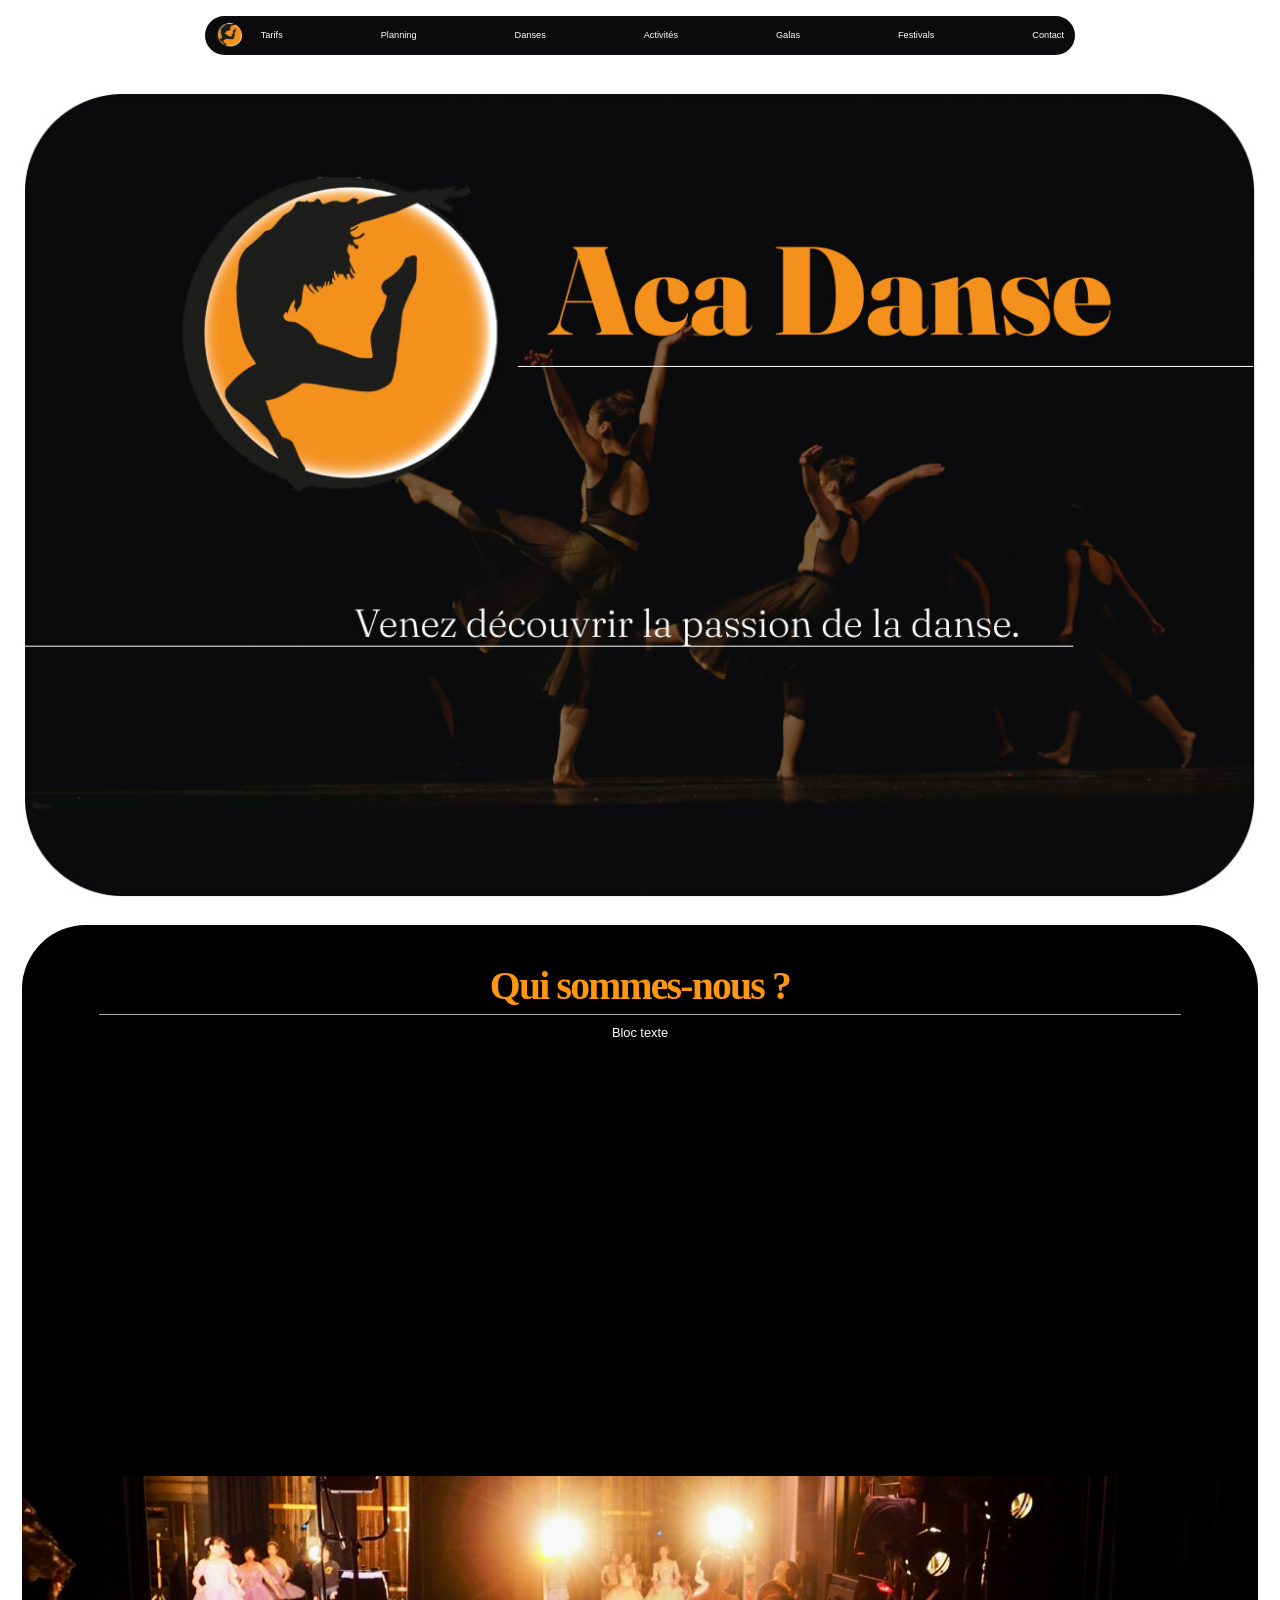
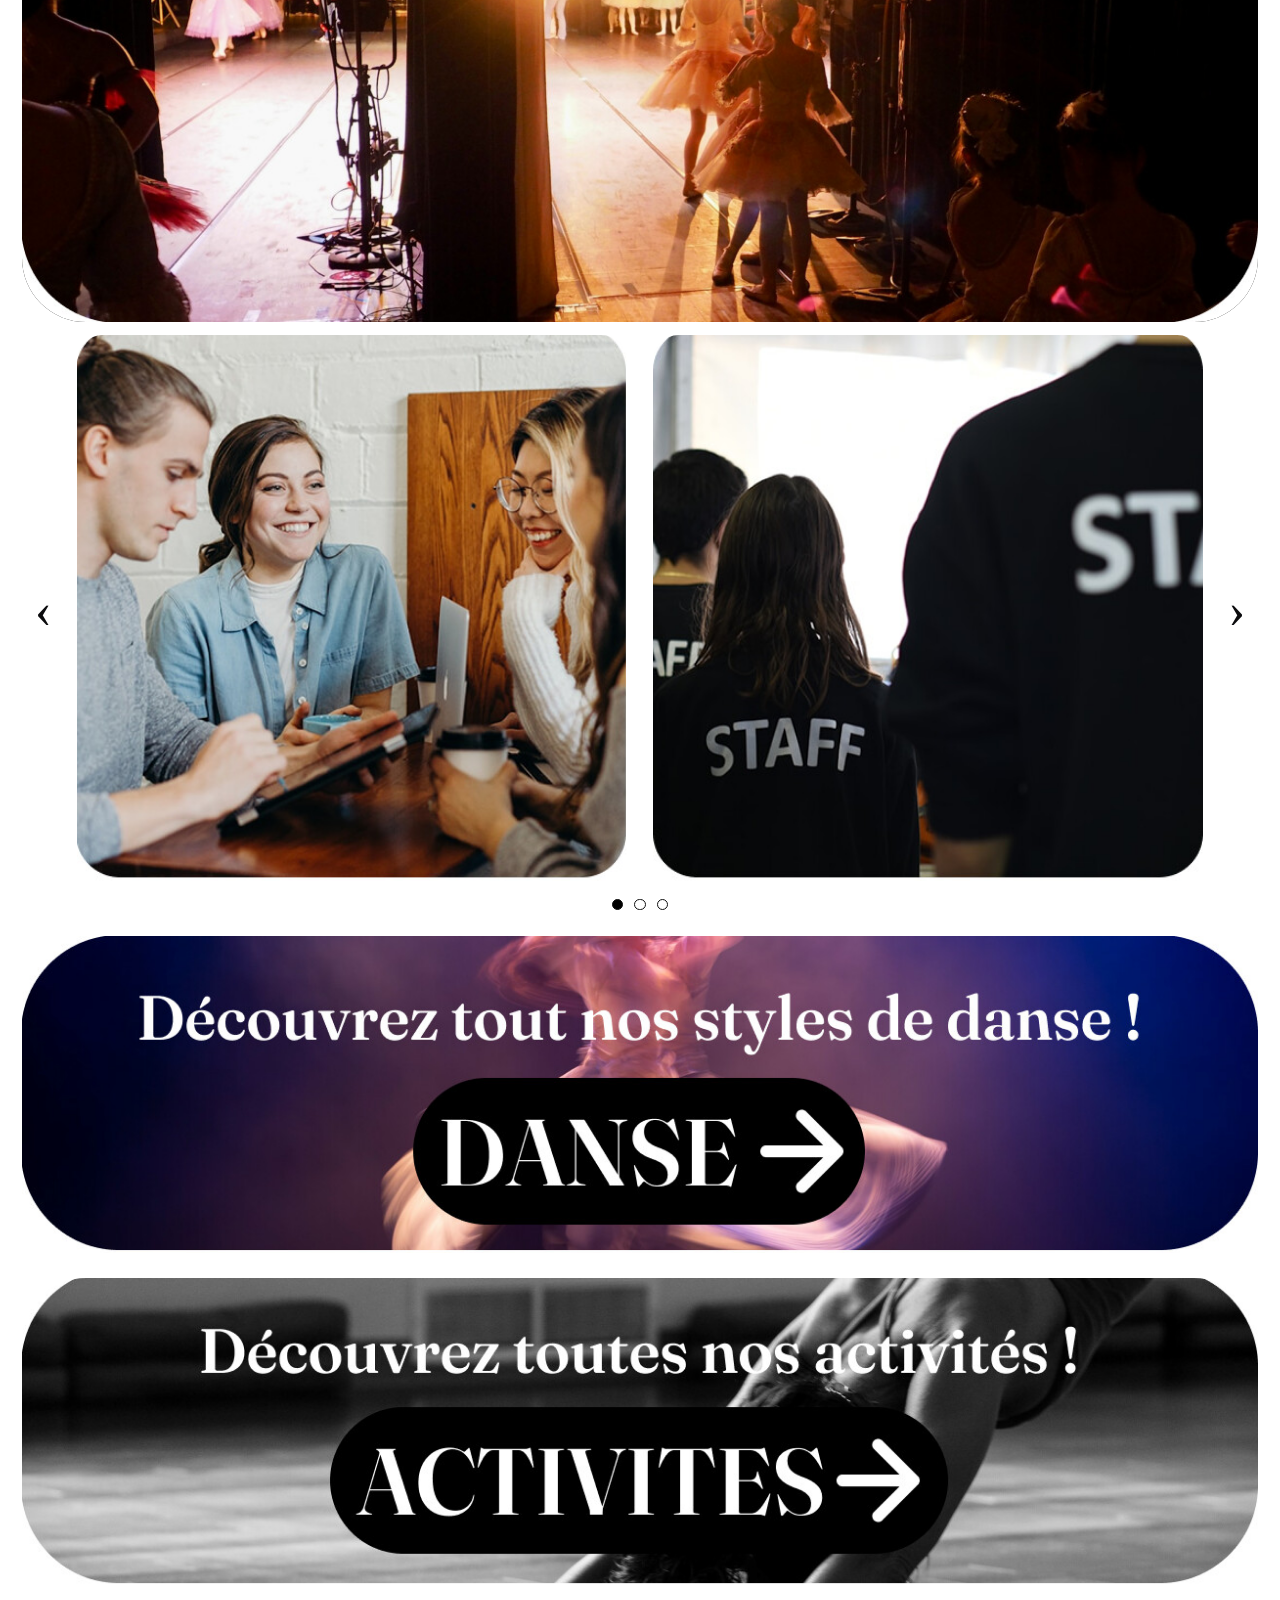
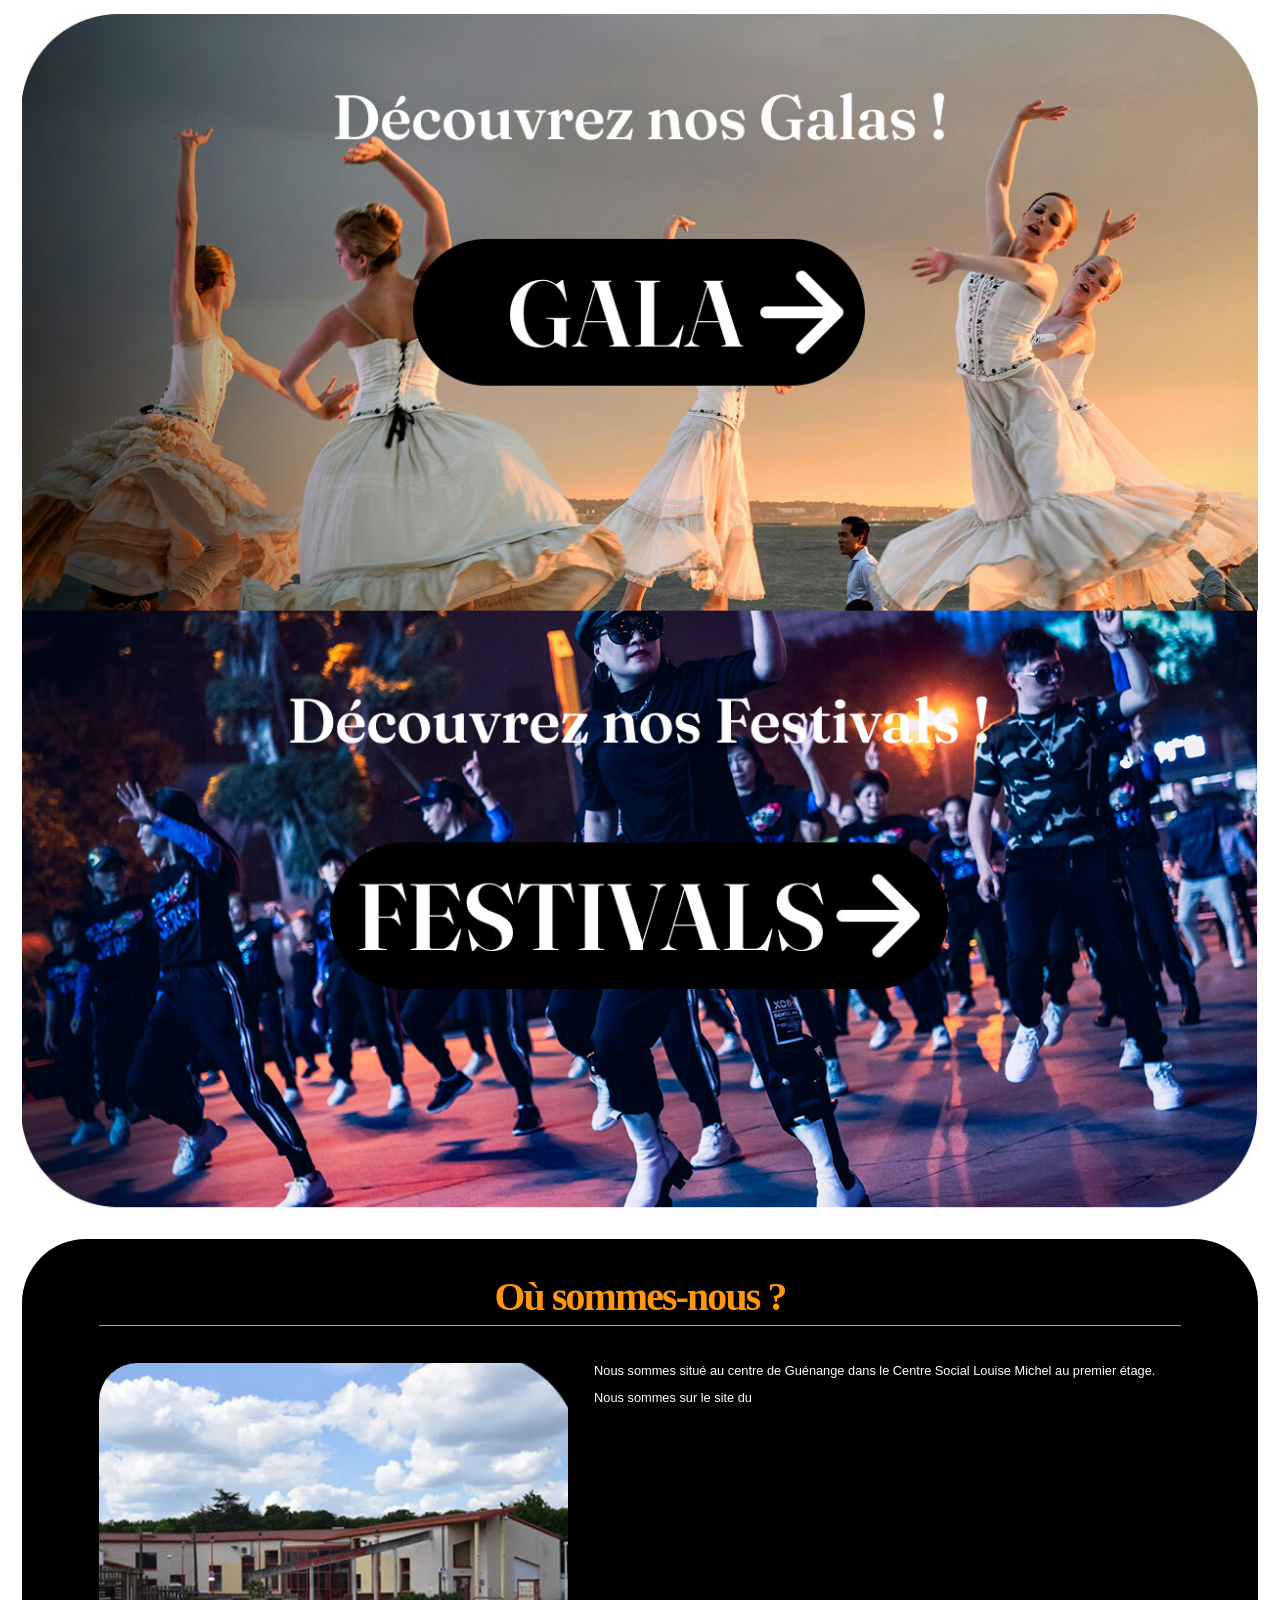
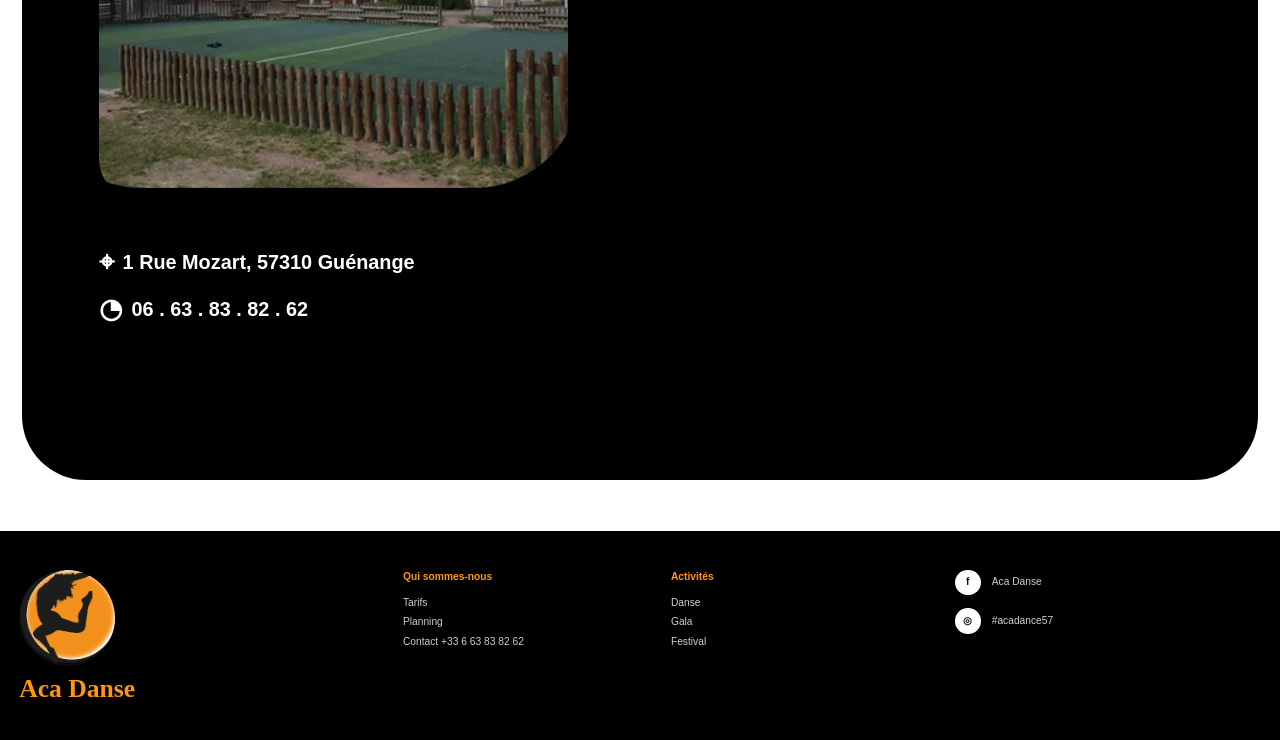
==== index.html @ 502e5c81 "Initial site" ====
<!doctype html>
<html lang="fr">
  <head>
    <meta charset="utf-8">
    <meta name="viewport" content="width=device-width, initial-scale=1">
    <meta name="description" content="Aca Danse — école de danse et activités bien-être à Guénange.">
    <title>Aca Danse — Danse, sport &amp; bien-être</title>
    <link rel="stylesheet" href="styles.css">
  </head>
  <body class="home-page">
    <header class="site-header home-site-header">
      <a class="brand" href="#accueil" aria-label="Aca Danse, accueil">
        <img src="assets/logo-mark.png" alt="">
        <span>Aca <b>Danse</b></span>
      </a>

      <nav class="desktop-nav" aria-label="Navigation principale">
        <a href="#contact">Tarifs</a>
        <a href="#contact">Planning</a>
        <a href="#danses">Danses</a>
        <a href="#activites">Activités</a>
        <a href="#galas">Galas</a>
        <a href="#festivals">Festivals</a>
        <a href="#contact">Contact</a>
      </nav>
    </header>

    <main>
      <section class="home-hero" id="accueil" aria-labelledby="home-title">
        <h1 id="home-title" class="sr-only">Aca Danse</h1>
        <img src="assets/home-hero.jpg" alt="Aca Danse — Venez découvrir la passion de la danse.">
      </section>

      <section class="home-about" id="a-propos" aria-labelledby="about-title">
        <div class="home-panel about-panel">
          <h2 id="about-title">Qui sommes-nous ?</h2>
          <span class="home-rule"></span>
          <p>Bloc texte</p>
          <img src="assets/about-stage.jpg" alt="Des danseuses sur scène pendant un spectacle.">
        </div>

        <div class="home-gallery" aria-label="Galerie Aca Danse">
          <a href="#a-propos" aria-label="Photo précédente">‹</a>
          <img src="assets/home-gallery-1.jpg" alt="Des élèves de l'association.">
          <img src="assets/home-gallery-2.jpg" alt="L'équipe technique d'un spectacle.">
          <a href="#a-propos" aria-label="Photo suivante">›</a>
        </div>
        <div class="home-dots" aria-label="Diapositive 1 sur 3"><span class="selected"></span><span></span><span></span></div>
      </section>

      <section class="home-discover" aria-label="Découvrir Aca Danse">
        <a class="home-image-link" id="danses" href="#contact" aria-label="Découvrir tous nos styles de danse">
          <img src="assets/dance-cta.jpg" alt="Découvrez tous nos styles de danse — Danse.">
        </a>
        <a class="home-image-link" id="activites" href="#contact" aria-label="Découvrir toutes nos activités">
          <img src="assets/activities-cta.jpg" alt="Découvrez toutes nos activités.">
        </a>
        <div class="events-image-link" id="galas">
          <img src="assets/events-cta.jpg" alt="Découvrez nos galas et festivals.">
          <a class="event-hit gala-hit" href="#contact" aria-label="Découvrir nos galas"></a>
          <a class="event-hit festival-hit" id="festivals" href="#contact" aria-label="Découvrir nos festivals"></a>
        </div>
      </section>

      <section class="home-contact" id="contact" aria-labelledby="contact-title">
        <h2 id="contact-title">Où sommes-nous ?</h2>
        <span class="home-rule"></span>
        <div class="contact-intro">
          <img src="assets/contact-building.jpg" alt="Le Centre Social Louise Michel à Guénange.">
          <div>
            <p>Nous sommes situé au centre de Guénange dans le Centre Social Louise Michel au premier étage.</p>
            <p>Nous sommes sur le site du</p>
          </div>
        </div>
        <div class="contact-details">
          <a href="#contact"><span>⌖</span> 1 Rue Mozart, 57310 Guénange</a>
          <a href="tel:+33663838262"><span>◔</span> 06 . 63 . 83 . 82 . 62</a>
        </div>
      </section>
    </main>

    <footer class="site-footer home-footer">
      <div class="footer-brand">
        <img src="assets/logo-mark.png" alt="Logo Aca Danse">
        <strong>Aca Danse</strong>
      </div>
      <div class="footer-links">
        <div>
          <p>Qui sommes-nous</p>
          <a href="#contact">Tarifs</a>
          <a href="#contact">Planning</a>
          <a href="#contact">Contact +33 6 63 83 82 62</a>
        </div>
        <div>
          <p>Activités</p>
          <a href="#activites">Danse</a>
          <a href="#galas">Gala</a>
          <a href="#festivals">Festival</a>
        </div>
      </div>
      <div class="social-links">
        <a href="#contact"><span>f</span> Aca Danse</a>
        <a href="#contact"><span>◎</span> #acadance57</a>
      </div>
    </footer>
  </body>
</html>
---- styles.css ----
:root {
  --ink: #0b0b0d;
  --paper: #f8f6f1;
  --muted: #d9d5cd;
  --orange: #ff970e;
  --orange-deep: #c75e00;
  --cream: #fffdfa;
  --serif: Georgia, "Times New Roman", serif;
  --sans: Arial, Helvetica, sans-serif;
  --radius: 2rem;
  --shadow: 0 18px 40px rgba(12, 9, 5, .14);
}

* { box-sizing: border-box; }
html { scroll-behavior: smooth; }
body {
  margin: 0;
  background: var(--paper);
  color: var(--ink);
  font-family: var(--sans);
  font-size: 16px;
  line-height: 1.45;
}
a { color: inherit; text-decoration: none; }
img { display: block; max-width: 100%; }
.sr-only { position: absolute; width: 1px; height: 1px; padding: 0; margin: -1px; overflow: hidden; clip: rect(0, 0, 0, 0); white-space: nowrap; border: 0; }
.menu-toggle { position: absolute; opacity: 0; pointer-events: none; }

.site-header {
  position: sticky;
  top: 0;
  z-index: 20;
  display: grid;
  grid-template-columns: auto 1fr auto;
  align-items: center;
  gap: 1.2rem;
  width: min(100% - 2rem, 1060px);
  margin: 1rem auto 0;
  padding: .55rem .85rem;
  color: #fff;
  background: var(--ink);
  border-radius: 999px;
  box-shadow: 0 12px 26px rgba(0,0,0,.18);
}
.brand { display: inline-flex; align-items: center; gap: .5rem; font: 700 1rem/1 var(--serif); color: var(--orange); }
.brand img { width: 2.25rem; height: 2.25rem; border-radius: 50%; object-fit: cover; }
.brand b { font-weight: 700; }
.desktop-nav { display: flex; justify-content: center; gap: clamp(.75rem, 2vw, 1.7rem); font-size: .88rem; font-weight: 700; }
.desktop-nav a, .header-tools a, .mobile-nav a { transition: color .2s ease, transform .2s ease; }
.desktop-nav a:hover, .header-tools a:hover, .mobile-nav a:hover { color: var(--orange); transform: translateY(-1px); }
.header-tools { display: flex; align-items: center; gap: .85rem; font-size: 1.35rem; }
.menu-trigger, .mobile-nav { display: none; }

.hero {
  position: relative;
  min-height: min(840px, calc(100svh - 2rem));
  margin-top: 1rem;
  overflow: hidden;
  color: #fff;
  background: #0b0b0d url("assets/hero-scene.jpg") center 36% / cover no-repeat;
}
.hero::after {
  position: absolute;
  inset: 0;
  pointer-events: none;
  content: "";
  background: linear-gradient(180deg, rgba(8,8,10,.2), transparent 45%, rgba(8,8,10,.38));
}
.hero-content { position: relative; z-index: 1; width: min(100% - 2rem, 980px); min-height: inherit; margin: 0 auto; padding: clamp(2rem, 5vw, 4.5rem) 0 3rem; }
.hero-identity { display: flex; align-items: center; gap: clamp(.8rem, 2vw, 1.4rem); width: fit-content; margin-left: clamp(0rem, 8vw, 5rem); }
.hero-identity img { width: clamp(5.5rem, 14vw, 9.5rem); height: clamp(5.5rem, 14vw, 9.5rem); border-radius: 50%; object-fit: cover; }
.hero-identity h1 { margin: 0; color: var(--orange); font: 700 clamp(3.2rem, 8vw, 6.6rem)/.9 var(--serif); letter-spacing: -.06em; }
.hero-shortcuts { display: flex; gap: .9rem; margin: .9rem 0 0 clamp(9rem, 25vw, 18rem); }
.outline-button { display: inline-flex; align-items: center; gap: .45rem; padding: .55rem 1.05rem; border: 2px solid #fff; border-radius: 999px; font-weight: 700; background: rgba(7,7,8,.12); transition: background .2s ease, color .2s ease; }
.outline-button:hover { color: var(--ink); background: #fff; }
.hero-message { position: absolute; left: clamp(1rem, 9vw, 5rem); bottom: clamp(3rem, 12vw, 8rem); }
.hero-message p { margin: 0; font: 400 clamp(2rem, 5vw, 4rem)/1.05 var(--serif); }
.hero-message span { display: block; width: min(580px, 72vw); height: 1px; margin-top: 1rem; background: #fff; }

.section { width: min(100% - 2rem, 1100px); margin: 0 auto; padding: clamp(4rem, 8vw, 7rem) 0; }
.section-heading { position: relative; display: flex; align-items: end; justify-content: space-between; gap: 1rem; margin-bottom: 2.3rem; }
.photo-heading { min-height: 150px; padding: 2rem clamp(1.5rem, 4vw, 3.5rem); overflow: hidden; color: #fff; background: linear-gradient(90deg, rgba(12, 4, 12, .94), rgba(12, 4, 12, .12)), radial-gradient(circle at 82% 30%, #b96d14, #160b15 65%); border-radius: var(--radius); box-shadow: var(--shadow); }
.photo-heading::after { position: absolute; inset: 0; z-index: -1; content: ""; opacity: .5; background: linear-gradient(100deg, transparent, rgba(255,152,19,.25)); }
.planning-heading { background-image: linear-gradient(100deg, #0b0b0d, #211019 57%, #9a4e0a); }
.pricing-heading { background-image: linear-gradient(100deg, #0b0b0d, #211019 57%, #8a470d); }
.event-heading { background-image: linear-gradient(90deg, rgba(11, 11, 20, .92), rgba(11, 11, 20, .15)), url("assets/dance-gallery-2.jpg"); background-position: center 40%; background-size: cover; }
.festival-heading { background-image: linear-gradient(90deg, rgba(8, 22, 54, .9), rgba(8, 22, 54, .2)), url("assets/dance-gallery-1.jpg"); background-position: center 30%; background-size: cover; }
.kicker { margin: 0 0 .35rem; color: var(--orange); font-size: .75rem; font-weight: 800; letter-spacing: .11em; text-transform: uppercase; }
h2 { margin: 0; font: 400 clamp(2rem, 5vw, 3.5rem)/1 var(--serif); letter-spacing: -.045em; }
.photo-heading h2 { color: #fff; }
.phone-badge { align-self: start; padding: .38rem .8rem; color: #fff; background: var(--ink); border-radius: 999px; font-size: .8rem; font-weight: 800; white-space: nowrap; }
.chip-cloud, .pricing-tabs { display: flex; flex-wrap: wrap; justify-content: center; gap: .45rem; margin-bottom: 2rem; }
.chip { display: inline-flex; align-items: center; justify-content: center; min-height: 2rem; padding: .3rem .75rem; border: 1px solid var(--ink); border-radius: 999px; background: transparent; font-size: .76rem; transition: color .2s ease, background .2s ease, border-color .2s ease; }
.chip:hover, .chip.active { color: #fff; border-color: var(--orange); background: var(--orange); }
.schedule-list { display: grid; gap: .7rem; max-width: 820px; margin: 0 auto; }
.schedule-row { display: grid; gap: .15rem; padding: .72rem 1rem; color: #fff; text-align: center; background: linear-gradient(90deg, var(--orange-deep), var(--orange), var(--orange-deep)); border-radius: 999px; box-shadow: 0 6px 12px rgba(201,91,0,.2); font-size: .82rem; }
.schedule-row strong { font-size: .86rem; }
.schedule-row:hover { transform: translateY(-2px); box-shadow: 0 10px 18px rgba(201,91,0,.3); }
.down-link, .scroll-mark { display: block; width: 2rem; height: 2rem; margin: 2rem auto 0; text-align: center; font-size: 1.8rem; line-height: 1.3; }

.pricing-section { padding-top: 1rem; background: var(--paper); }
.pricing-grid { display: grid; grid-template-columns: repeat(3, 1fr); gap: 1rem; align-items: start; }
.price-card { min-height: 270px; padding: 1.5rem; color: #fff; background: linear-gradient(155deg, #030304 10%, #0b0a08 60%, #b55e06); border-radius: 1rem; box-shadow: var(--shadow); }
.price { margin: 0 0 .8rem; color: var(--orange); font-size: clamp(2.3rem, 4vw, 3.8rem); font-weight: 800; line-height: .95; letter-spacing: -.08em; }
.price small { color: #fff; font-size: .4em; letter-spacing: 0; }
.price-card ul { margin: 0; padding-left: 1.1rem; font-size: .9rem; }
.price-card li + li { margin-top: .22rem; }
.pricing-note { margin: 1.3rem auto 0; color: #68635c; text-align: center; font-size: .9rem; }

.catalog-section { background: #fff; }
.activities-section { background: var(--paper); }
.simple-heading { padding: 0 .5rem; }
.simple-heading .scroll-mark { margin: 0; width: auto; color: var(--orange-deep); }
.catalog-grid { display: grid; grid-template-columns: repeat(3, 1fr); gap: .75rem; }
.catalog-card { position: relative; display: grid; place-items: center; min-height: 100px; overflow: hidden; color: #fff; border-radius: 999px; background: #17171a; box-shadow: inset 0 0 0 1px rgba(255,255,255,.08); isolation: isolate; transition: transform .25s ease, box-shadow .25s ease; }
.catalog-card::before { position: absolute; inset: 0; z-index: -1; content: ""; opacity: .88; background: var(--card-image, linear-gradient(120deg, #18171a, #6e2e1b)); background-position: center; background-size: cover; }
.catalog-card::after { position: absolute; inset: 0; z-index: -1; content: ""; background: linear-gradient(90deg, rgba(0,0,0,.82), rgba(0,0,0,.12), rgba(0,0,0,.72)); }
.catalog-card span { padding: .3rem 1rem; text-align: center; font: 400 clamp(1.25rem, 2.5vw, 2rem)/1 var(--serif); }
.catalog-card:hover { transform: translateY(-4px) scale(1.015); box-shadow: 0 16px 24px rgba(12, 9, 5, .16); }
.card-classique { --card-image: linear-gradient(120deg, #111827, #384d59); }
.card-modern { --card-image: linear-gradient(120deg, #571e1d, #765047); }
.card-bollywood { --card-image: linear-gradient(120deg, #24362e, #83965e); }
.card-tahiti { --card-image: linear-gradient(120deg, #294d43, #7f8148); }
.card-africaine { --card-image: linear-gradient(120deg, #492b16, #ba6736); }
.card-orientale { --card-image: linear-gradient(120deg, #373f4d, #9d439d); }
.card-heels { --card-image: linear-gradient(120deg, #4b4533, #a18b72); }
.card-hiphop { --card-image: linear-gradient(120deg, #24342f, #72765b); }
.card-kdance { --card-image: linear-gradient(120deg, #697b1a, #979b35); }
.card-bachata { --card-image: linear-gradient(120deg, #07070a, #35202d); }
.card-break { --card-image: linear-gradient(120deg, #071117, #63342e); }
.card-jazzfunk { --card-image: linear-gradient(120deg, #1f3f42, #6b827d); }
.card-eveil { --card-image: linear-gradient(120deg, #a44814, #789916); }
.card-gym { --card-image: linear-gradient(120deg, #9ca9ae, #304e62); }
.card-gr { --card-image: linear-gradient(120deg, #24364d, #695f82); }
.card-afro { --card-image: linear-gradient(120deg, #341d14, #95552b); }
.card-pilates { --card-image: linear-gradient(120deg, #464b43, #9b8c70); }
.card-qigong { --card-image: linear-gradient(120deg, #757575, #c5c6c3); }
.card-fitness { --card-image: linear-gradient(120deg, #7d9e68, #d0722d); }
.card-muscu { --card-image: linear-gradient(120deg, #6f7774, #c0b79e); }
.card-shiatsu { --card-image: linear-gradient(120deg, #3c261a, #84644b); }
.card-yoga { --card-image: linear-gradient(120deg, #22322c, #566654); }
.card-cardio { --card-image: linear-gradient(120deg, #777f82, #39706f); }

.detail-section { background: #fff; }
.detail-banner { position: relative; min-height: 180px; display: grid; align-content: center; padding: 2rem 3rem; overflow: hidden; color: #fff; background: linear-gradient(90deg, rgba(17, 13, 12, .86), rgba(17, 13, 12, .15)), url("assets/dance-gallery-1.jpg") center/cover; border-radius: var(--radius); }
.detail-banner h2 { position: relative; z-index: 1; max-width: 800px; font-size: clamp(2.2rem, 5.5vw, 4.8rem); }
.detail-banner .kicker { position: relative; z-index: 1; }
.banner-glow { position: absolute; right: 10%; bottom: -60px; width: 170px; height: 170px; background: rgba(255, 151, 14, .35); border-radius: 50%; filter: blur(20px); }
.instructor-grid { display: grid; grid-template-columns: minmax(260px, 430px) 1fr; gap: clamp(2rem, 7vw, 6rem); align-items: center; padding: 4rem 0; }
.instructor-photo { width: 100%; height: 460px; object-fit: cover; object-position: top; border-radius: 1.6rem; box-shadow: var(--shadow); }
.instructor-copy { max-width: 500px; }
.instructor-copy h3 { margin: 0 0 1rem; font: 400 clamp(2rem, 4vw, 3.2rem)/1.05 var(--serif); }
.instructor-copy p:not(.kicker) { color: #615d56; font-size: 1.05rem; }
.text-link { display: inline-flex; gap: .7rem; margin-top: 1rem; padding-bottom: .35rem; border-bottom: 1px solid var(--orange); font-weight: 800; }
.text-link span { color: var(--orange-deep); }
.gallery-wrap { display: grid; grid-template-columns: auto minmax(0, 1fr) minmax(0, 1fr) auto; align-items: center; gap: clamp(.7rem, 3vw, 2rem); }
.gallery-wrap > a { font: 400 3rem/1 var(--serif); }
.gallery-wrap img { width: 100%; aspect-ratio: 1 / 1; object-fit: cover; border-radius: 1.4rem; }
.dots { display: flex; justify-content: center; gap: .65rem; margin-top: 1.2rem; }
.dots span { width: .8rem; height: .8rem; border: 2px solid var(--ink); border-radius: 50%; }
.dots span.selected { background: var(--ink); }

.events-section { background: var(--paper); }
.event-grid { display: grid; grid-template-columns: repeat(3, 1fr); gap: 1rem; }
.event-card { position: relative; display: grid; place-items: center; min-height: 300px; overflow: hidden; color: #fff; text-align: center; border-radius: 1.5rem; background: linear-gradient(120deg, #221c1a, #7b3a1c); box-shadow: var(--shadow); isolation: isolate; transition: transform .2s ease; }
.event-card::after { position: absolute; inset: 0; z-index: -1; content: ""; background: radial-gradient(circle at 75% 22%, rgba(255,158,30,.42), transparent 32%), linear-gradient(180deg, rgba(5,5,7,.05), rgba(5,5,7,.68)); }
.event-card span { font: 400 2.6rem/1 var(--serif); text-shadow: 0 2px 18px rgba(0,0,0,.5); }
.event-card b { color: var(--orange); font-weight: 400; }
.event-card:hover { transform: translateY(-4px); }
.gala-2020 { background: linear-gradient(135deg, #9e713f, #2b2526 56%, #bdb5a2); }
.gala-2018 { background: linear-gradient(135deg, #b5b5b0, #16191b 58%, #514b44); }
.gala-2019 { background: linear-gradient(135deg, #4f001f, #16070e 58%, #a44750); }
.festival-2020 { background: linear-gradient(135deg, #a25f44, #161923 58%, #a19b95); }
.festival-2018 { background: linear-gradient(135deg, #0a3d76, #141826 58%, #3069a3); }
.festival-2019 { background: linear-gradient(135deg, #1f2827, #131415 58%, #ba4b3f); }
.event-story { display: flex; align-items: end; min-height: 300px; margin-top: 1rem; padding: 2rem; color: #fff; border-radius: 1.5rem; box-shadow: var(--shadow); background: linear-gradient(90deg, rgba(11, 9, 11, .92), rgba(11, 9, 11, .3)), url("assets/dance-gallery-2.jpg") center/cover; }
.festival-story { background-image: linear-gradient(90deg, rgba(8, 22, 50, .92), rgba(8, 22, 50, .28)), url("assets/dance-gallery-1.jpg"); }
.event-story > div { max-width: 470px; }
.event-story h3 { margin: 0 0 .7rem; font: 400 clamp(1.7rem, 4vw, 2.8rem)/1.05 var(--serif); }
.event-story p:last-child { max-width: 390px; }

.site-footer { display: grid; grid-template-columns: 1.1fr 1.5fr 1fr; gap: 2rem; padding: 4rem max(1rem, calc((100% - 1100px) / 2)); color: #fff; background: var(--ink); }
.footer-brand img { width: 6rem; height: 6rem; margin-bottom: .65rem; border-radius: 50%; }
.footer-brand strong { display: block; color: var(--orange); font: 700 2rem/1 var(--serif); }
.footer-brand a { display: inline-block; margin-top: .8rem; color: #d2cec6; font-size: .85rem; }
.footer-links { display: grid; grid-template-columns: repeat(2, 1fr); gap: 1rem; }
.footer-links div { display: grid; align-content: start; gap: .3rem; }
.footer-links p { margin: 0 0 .4rem; color: var(--orange); font-weight: 800; }
.footer-links a, .social-links a { color: #d2cec6; font-size: .9rem; }
.footer-links a:hover, .social-links a:hover, .footer-brand a:hover { color: var(--orange); }
.social-links { display: grid; align-content: start; gap: .8rem; }
.social-links a { display: flex; gap: .7rem; align-items: center; }
.social-links span { display: grid; place-items: center; width: 1.6rem; height: 1.6rem; color: var(--ink); background: #fff; border-radius: 50%; font-weight: 800; }

@media (max-width: 760px) {
  .site-header { grid-template-columns: auto 1fr auto; width: calc(100% - 2.25rem); margin-top: .7rem; padding: .45rem .7rem; }
  .menu-trigger { display: grid; gap: 4px; width: 1.8rem; cursor: pointer; }
  .menu-trigger span:not(.sr-only) { display: block; width: 1.45rem; height: 2px; background: #fff; transition: transform .2s ease, opacity .2s ease; }
  .brand { justify-self: center; font-size: .9rem; }
  .brand img { width: 2rem; height: 2rem; }
  .desktop-nav { display: none; }
  .header-tools { gap: .55rem; font-size: 1rem; }
  .mobile-nav { position: absolute; top: calc(100% + .7rem); left: 0; right: 0; display: grid; gap: .2rem; padding: 1rem; visibility: hidden; opacity: 0; transform: translateY(-.5rem); color: #fff; background: var(--ink); border-radius: 1.3rem; box-shadow: var(--shadow); transition: opacity .2s ease, transform .2s ease, visibility .2s ease; }
  .mobile-nav a { padding: .6rem .7rem; border-bottom: 1px solid rgba(255,255,255,.1); font-weight: 700; }
  .menu-toggle:checked + .site-header .mobile-nav { visibility: visible; opacity: 1; transform: translateY(0); }
  .menu-toggle:checked + .site-header .menu-trigger span:nth-child(1) { transform: translateY(6px) rotate(45deg); }
  .menu-toggle:checked + .site-header .menu-trigger span:nth-child(2) { opacity: 0; }
  .menu-toggle:checked + .site-header .menu-trigger span:nth-child(3) { transform: translateY(-6px) rotate(-45deg); }
  .hero { height: 580px; min-height: 580px; margin-top: 2.1rem; background-position: center top; }
  .hero-content { width: calc(100% - 2rem); padding-top: 1.05rem; }
  .hero-identity { margin-left: .75rem; gap: .7rem; }
  .hero-identity img { width: 5.2rem; height: 5.2rem; }
  .hero-identity h1 { font-size: 3.08rem; }
  .hero-shortcuts { gap: .55rem; margin-top: .25rem; margin-left: 7.65rem; }
  .outline-button { padding: .38rem .72rem; font-size: .82rem; }
  .hero-message { bottom: 9rem; left: .75rem; }
  .hero-message p { font-size: 1.72rem; }
  .hero-message span { width: 76vw; margin-top: .7rem; }
  .planning-section { padding-top: 8rem; }
  .section { width: calc(100% - 1.5rem); padding: 3.5rem 0; }
  .section-heading { align-items: start; flex-direction: column; }
  .photo-heading { min-height: 135px; padding: 1.6rem 1.2rem; }
  .photo-heading h2 { font-size: 2.4rem; }
  .phone-badge { position: absolute; top: -1rem; right: .8rem; font-size: .68rem; }
  .chip-cloud { gap: .35rem; }
  .chip { min-height: 1.8rem; padding: .2rem .55rem; font-size: .68rem; }
  .schedule-list { gap: .55rem; }
  .schedule-row { padding: .63rem .7rem; font-size: .7rem; }
  .schedule-row strong { font-size: .74rem; }
  .pricing-section { padding-top: .5rem; }
  .pricing-grid, .catalog-grid, .event-grid { grid-template-columns: 1fr; }
  .price-card { min-height: 0; padding: 1.3rem; }
  .price { font-size: 3rem; }
  .catalog-card { min-height: 72px; }
  .catalog-card span { font-size: 1.35rem; }
  .detail-banner { min-height: 150px; padding: 1.4rem; }
  .detail-banner h2 { font-size: 2.4rem; }
  .instructor-grid { grid-template-columns: 1fr; gap: 1.5rem; padding: 2.5rem 0; }
  .instructor-photo { height: min(520px, 120vw); }
  .gallery-wrap { gap: .45rem; }
  .gallery-wrap > a { font-size: 2rem; }
  .event-card { min-height: 240px; }
  .event-story { min-height: 270px; padding: 1.4rem; }
  .site-footer { grid-template-columns: 1fr 1fr; gap: 2rem 1rem; padding: 3rem 1.2rem; }
  .footer-brand { grid-column: 1 / -1; }
  .social-links { grid-column: 1 / -1; }
}

@media (min-width: 761px) {
  .hero { min-height: 760px; }
  .hero-content { min-height: 760px; }
}

@media (prefers-reduced-motion: reduce) {
  *, *::before, *::after { scroll-behavior: auto !important; transition-duration: .01ms !important; animation-duration: .01ms !important; }
}

/* Main homepage frame from the supplied "Principale page" design. */
.home-page {
  background: #fff;
}
.home-page main {
  display: grid;
  gap: clamp(1rem, 2vw, 2.5rem);
  padding-bottom: clamp(2rem, 4vw, 4rem);
}
.home-site-header {
  position: static;
  grid-template-columns: auto 1fr;
  width: 68vw;
  min-width: 240px;
  max-width: 1000px;
  margin: 1rem auto clamp(1.5rem, 3vw, 3.2rem);
  padding: .42rem .7rem;
  border-radius: 999px;
  box-shadow: none;
}
.home-site-header .brand {
  gap: 0;
}
.home-site-header .brand img {
  width: clamp(1.15rem, 2vw, 1.65rem);
  height: clamp(1.15rem, 2vw, 1.65rem);
}
.home-site-header .brand span,
.home-site-header .header-tools,
.home-site-header .menu-trigger,
.home-site-header .mobile-nav {
  display: none !important;
}
.home-site-header .desktop-nav {
  display: flex !important;
  justify-content: space-between;
  gap: clamp(.35rem, 1.3vw, 1.3rem);
  font-size: clamp(.5rem, .72vw, .82rem);
  font-weight: 400;
}
.home-site-header .desktop-nav a {
  white-space: nowrap;
}
.home-hero,
.home-about,
.home-discover,
.home-contact {
  width: min(1264px, calc(100% - 2.75rem));
  margin: 0 auto;
}
.home-hero {
  overflow: hidden;
  border-radius: clamp(1.4rem, 5vw, 5.5rem);
}
.home-hero img {
  width: 100%;
  height: auto;
}
.home-about {
  display: grid;
  gap: clamp(.55rem, 1vw, 1rem);
}
.home-panel,
.home-contact {
  overflow: hidden;
  color: #fff;
  background: #000;
  border-radius: clamp(1.4rem, 5vw, 5.5rem);
}
.about-panel {
  position: relative;
  aspect-ratio: 1264 / 1020;
  padding: clamp(1rem, 3.3vw, 3.5rem) clamp(1.2rem, 6vw, 6rem) 0;
  text-align: center;
}
.about-panel h2,
.home-contact h2 {
  position: relative;
  z-index: 1;
  margin: 0;
  color: var(--orange);
  font: 700 clamp(1.4rem, 3.1vw, 3.1rem)/1 var(--serif);
}
.home-rule {
  position: relative;
  z-index: 1;
  display: block;
  width: 100%;
  height: 1px;
  margin-top: .45rem;
  background: rgba(255, 255, 255, .65);
}
.about-panel p {
  position: relative;
  z-index: 1;
  margin: .6rem 0 0;
  color: #fff;
  font-size: clamp(.62rem, 1vw, 1rem);
}
.about-panel img {
  position: absolute;
  right: 0;
  bottom: 0;
  left: 0;
  width: 100%;
  height: 44.7%;
  object-fit: cover;
}
.home-gallery {
  display: grid;
  grid-template-columns: auto minmax(0, 1fr) minmax(0, 1fr) auto;
  align-items: center;
  gap: clamp(.5rem, 2vw, 2rem);
  padding: 0 clamp(.15rem, 1vw, .8rem);
}
.home-gallery a {
  font: 400 clamp(1.8rem, 4vw, 3.5rem)/1 var(--serif);
}
.home-gallery img {
  width: 100%;
  aspect-ratio: 1;
  object-fit: cover;
  border-radius: clamp(.85rem, 2vw, 1.7rem);
}
.home-dots {
  display: flex;
  justify-content: center;
  gap: .7rem;
  margin-top: .1rem;
}
.home-dots span {
  width: .7rem;
  height: .7rem;
  border: 1.5px solid #111;
  border-radius: 50%;
}
.home-dots .selected {
  background: #000;
}
.home-discover {
  display: grid;
  gap: clamp(1rem, 2vw, 2rem);
}
.home-image-link,
.events-image-link {
  position: relative;
  display: block;
  overflow: hidden;
  border-radius: clamp(1.4rem, 5vw, 5.5rem);
}
.home-image-link img,
.events-image-link img {
  display: block;
  width: 100%;
  height: auto;
}
.events-image-link {
  border-radius: clamp(1.4rem, 5vw, 5.5rem);
}
.event-hit {
  position: absolute;
  right: 0;
  left: 0;
  display: block;
}
.gala-hit { top: 0; height: 50%; }
.festival-hit { bottom: 0; height: 50%; }
.home-contact {
  aspect-ratio: 1264 / 860;
  padding: clamp(1rem, 3vw, 3rem) clamp(1.2rem, 6vw, 6rem);
}
.home-contact h2 {
  text-align: center;
}
.home-contact .home-rule {
  margin-top: .5rem;
}
.contact-intro {
  display: grid;
  grid-template-columns: minmax(0, 1fr) minmax(0, 1.25fr);
  gap: clamp(.75rem, 2vw, 2rem);
  align-items: start;
  margin-top: clamp(.9rem, 3vw, 2.3rem);
}
.contact-intro img {
  width: 100%;
  aspect-ratio: 1.08;
  object-fit: cover;
  border-radius: clamp(1rem, 3vw, 3rem);
}
.contact-intro p {
  margin: 0 0 .65rem;
  font-size: clamp(.55rem, 1vw, 1rem);
  line-height: 1.25;
}
.contact-details {
  display: grid;
  gap: .55rem;
  margin-top: clamp(1rem, 3.5vw, 3.2rem);
}
.contact-details a {
  display: flex;
  align-items: center;
  gap: .55rem;
  font-size: clamp(.72rem, 1.55vw, 1.45rem);
  font-weight: 700;
}
.contact-details span {
  font-size: 1.35em;
}
.home-footer {
  grid-template-columns: 1.15fr 1.7fr 1fr;
  width: 100%;
  margin: 0;
  padding: clamp(1.4rem, 3vw, 3rem) max(1.2rem, calc((100% - 1264px) / 2));
  background: #000;
}
.home-footer .footer-brand img {
  width: clamp(3.2rem, 8vw, 6rem);
  height: clamp(3.2rem, 8vw, 6rem);
}
.home-footer .footer-brand strong {
  font-size: clamp(1.15rem, 2vw, 2rem);
}
.home-footer .footer-links,
.home-footer .social-links {
  font-size: clamp(.5rem, .8vw, .85rem);
}
.home-footer .footer-links a,
.home-footer .social-links a {
  font-size: inherit;
}

@media (max-width: 760px) {
  .home-site-header {
    grid-template-columns: auto 1fr;
    width: 68vw;
    min-width: 240px;
    margin-top: .75rem;
    margin-bottom: 1.15rem;
    padding: .28rem .55rem;
  }
  .home-site-header .desktop-nav {
    gap: .35rem;
    font-size: .49rem;
  }
  .home-hero,
  .home-about,
  .home-discover,
  .home-contact {
    width: calc(100% - 2.75rem);
  }
  .home-page main { gap: .9rem; }
  .about-panel { aspect-ratio: 1264 / 1020; }
  .about-panel h2,
  .home-contact h2 { font-size: 1.35rem; }
  .about-panel p { margin-top: .35rem; font-size: .55rem; }
  .home-gallery { gap: .55rem; }
  .home-gallery a { font-size: 1.7rem; }
  .home-dots { gap: .55rem; }
  .home-dots span { width: .58rem; height: .58rem; }
  .home-contact { aspect-ratio: 1264 / 860; }
  .home-footer {
    grid-template-columns: 1.05fr 1.55fr 1fr;
    gap: .55rem;
    padding: 1rem 1.2rem;
  }
  .home-footer .footer-brand img { margin-bottom: .25rem; }
  .home-footer .footer-brand strong { font-size: 1rem; }
  .home-footer .footer-links { gap: .55rem; }
  .home-footer .footer-links p { margin-bottom: .1rem; }
  .home-footer .social-links { gap: .35rem; }
  .home-footer .social-links span { width: 1rem; height: 1rem; }
}
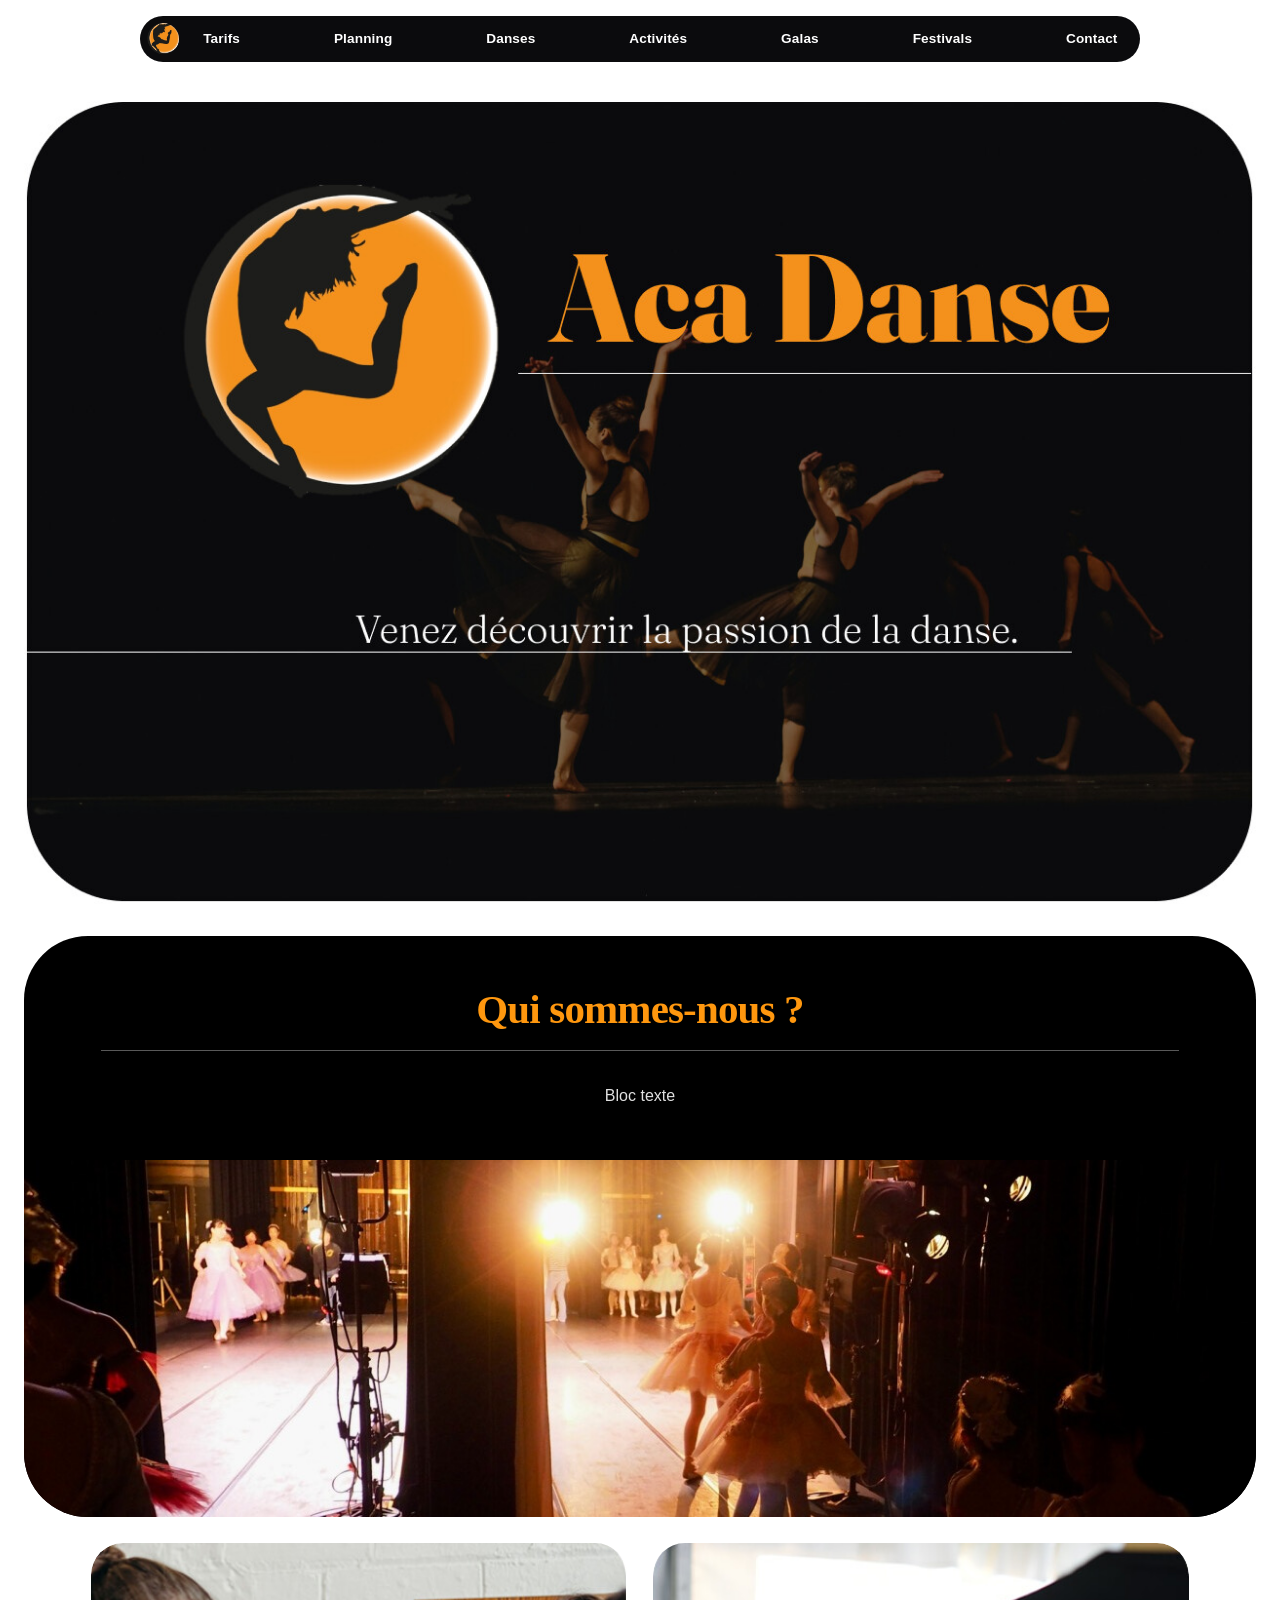
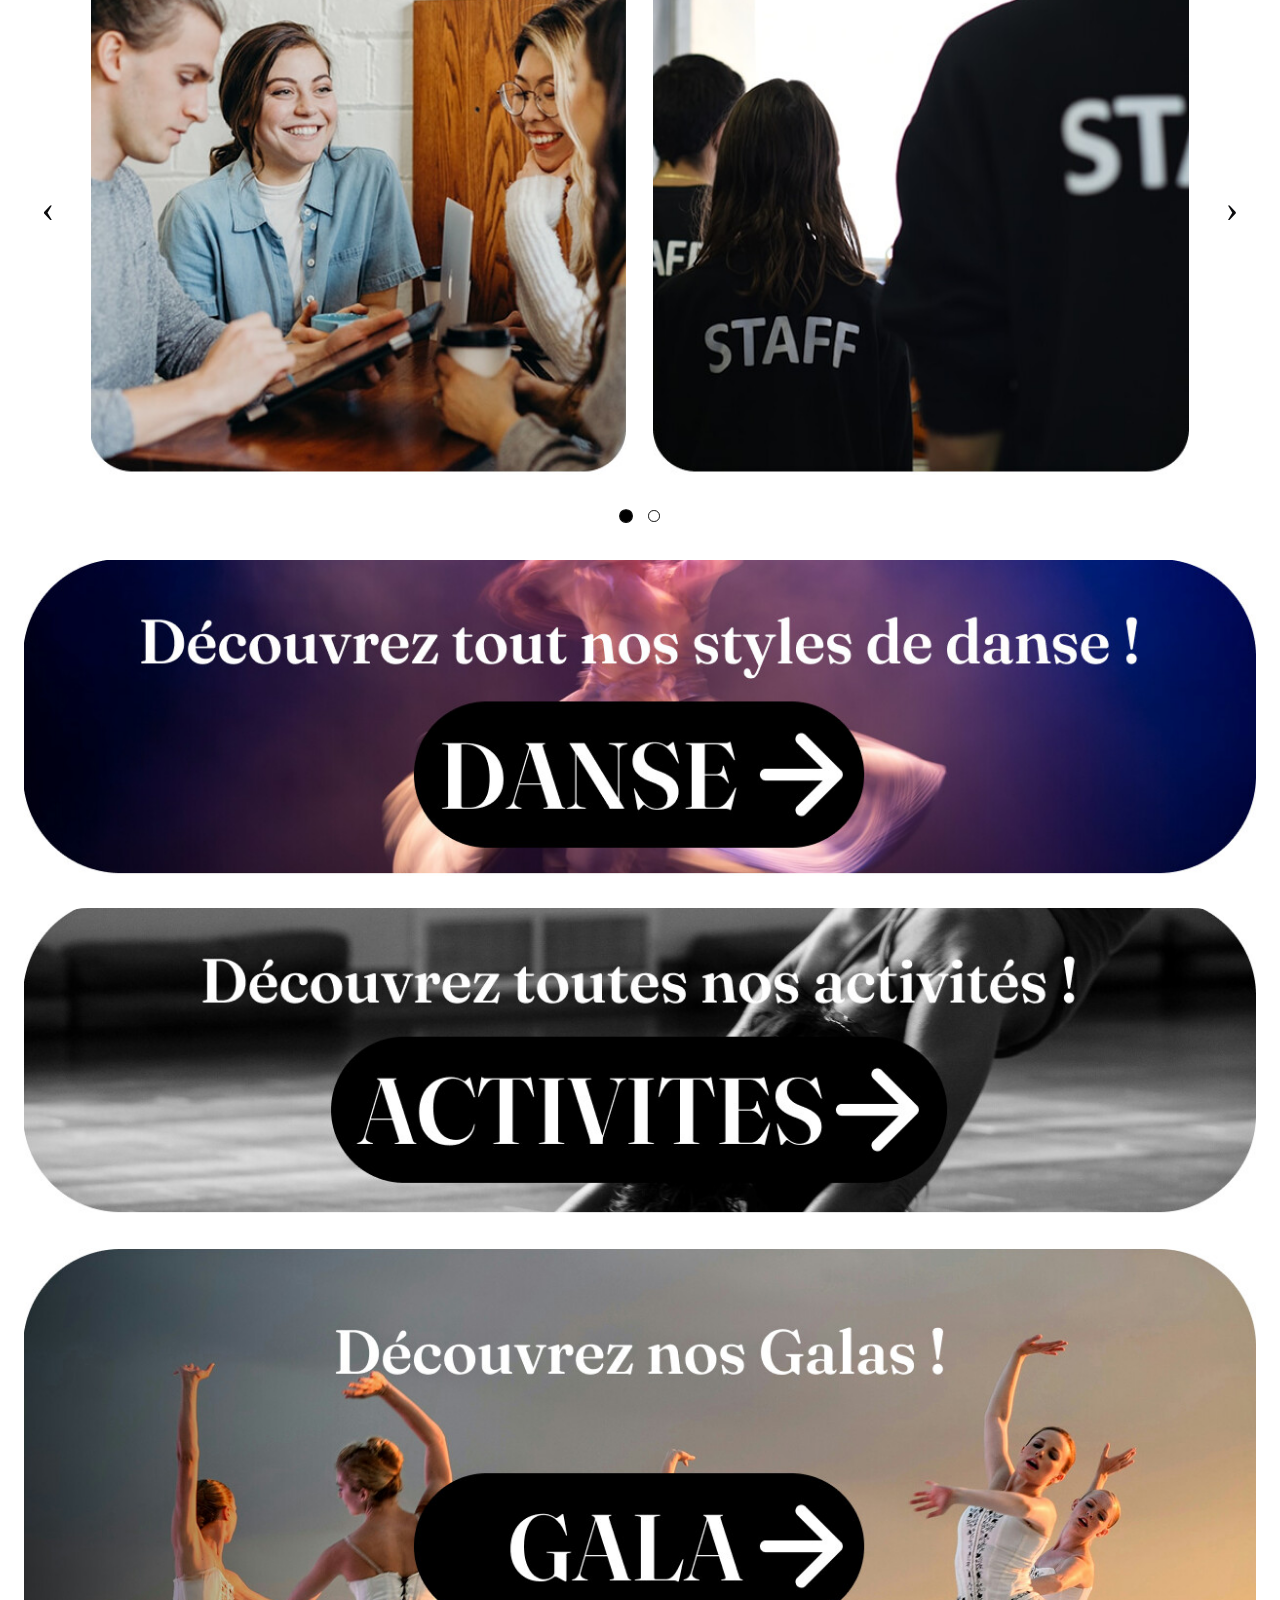
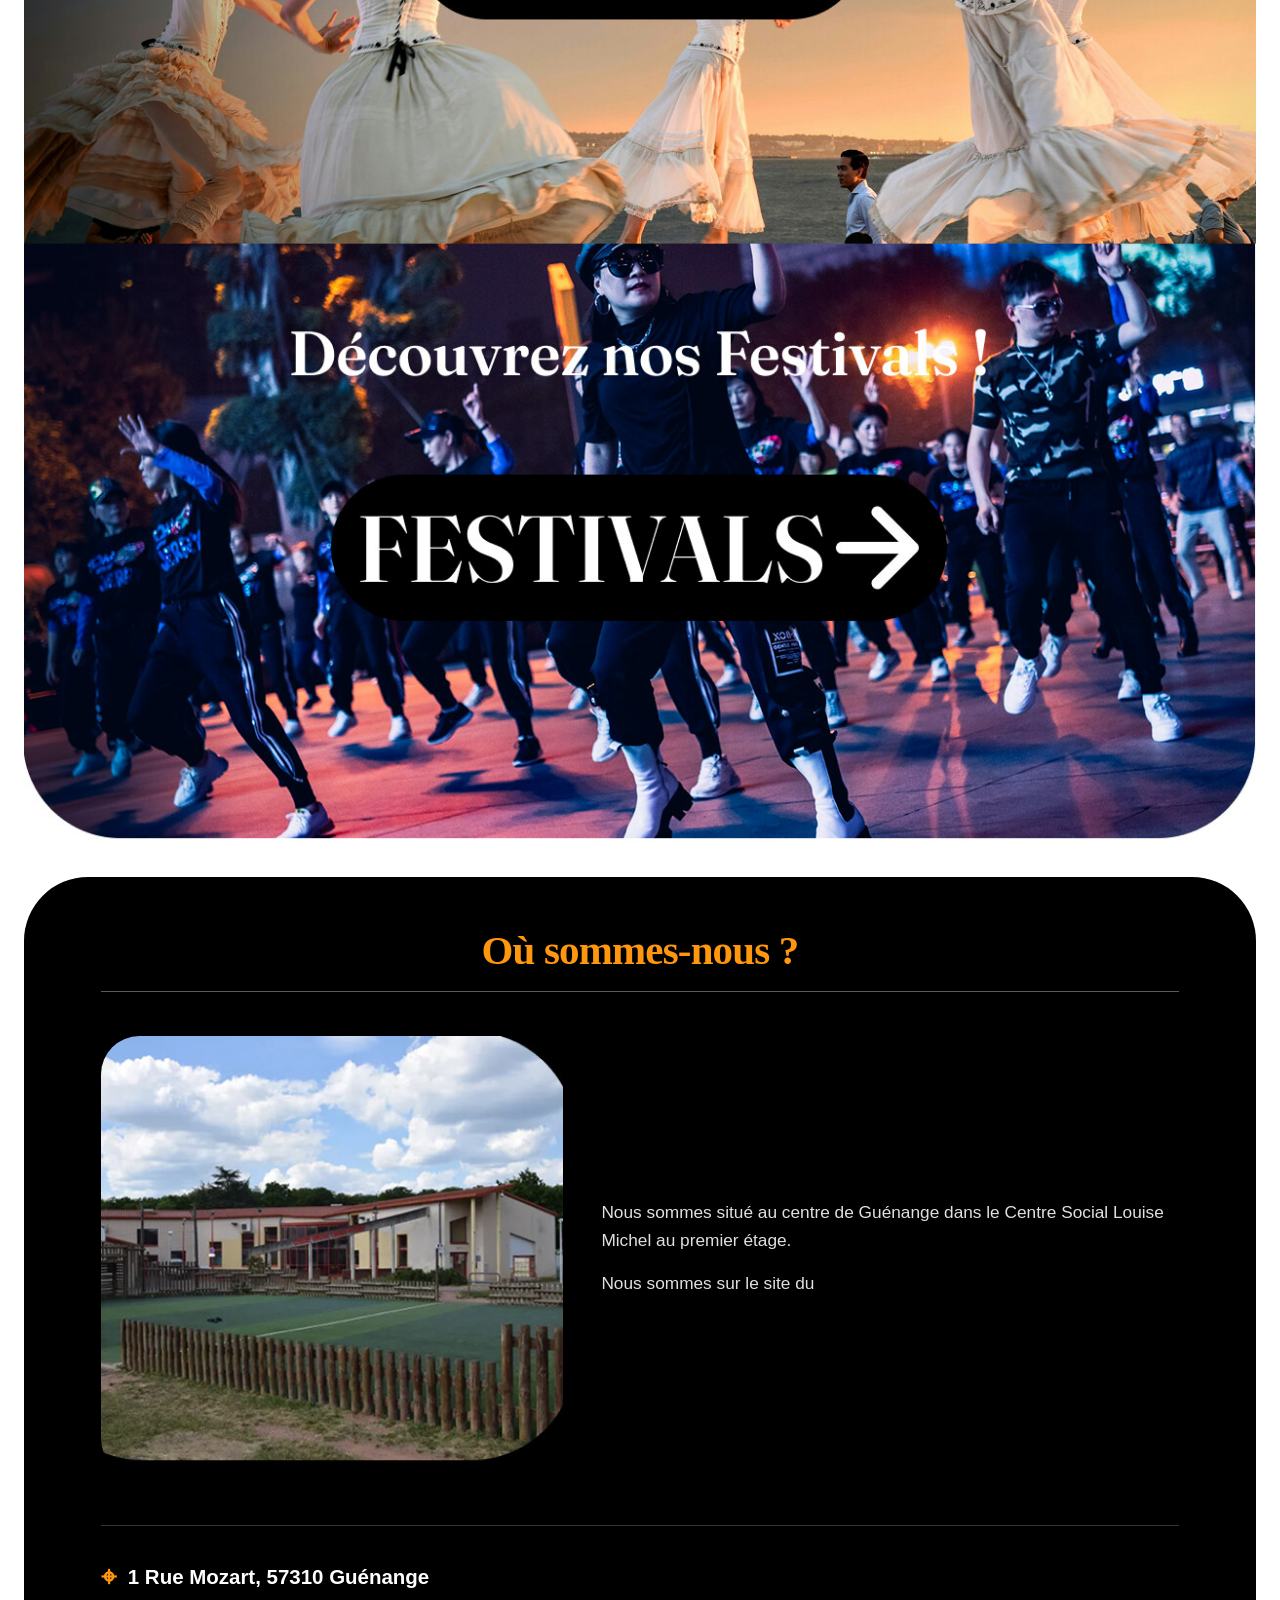
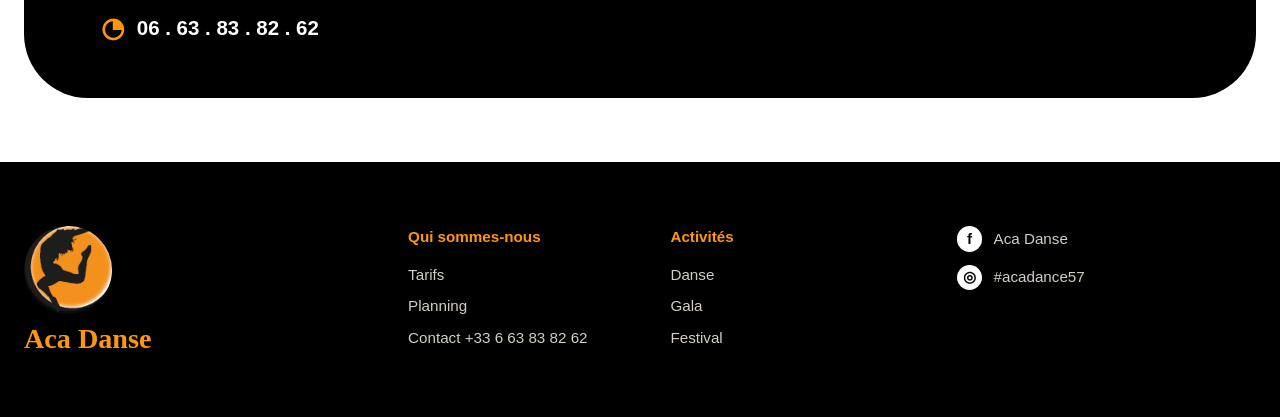
==== commit f451804d: "Make homepage responsive, add working carousel and reveal animations" ====
--- a/index.html
+++ b/index.html
@@ -39,13 +39,17 @@
           <img src="assets/about-stage.jpg" alt="Des danseuses sur scène pendant un spectacle.">
         </div>
 
-        <div class="home-gallery" aria-label="Galerie Aca Danse">
-          <a href="#a-propos" aria-label="Photo précédente">‹</a>
-          <img src="assets/home-gallery-1.jpg" alt="Des élèves de l'association.">
-          <img src="assets/home-gallery-2.jpg" alt="L'équipe technique d'un spectacle.">
-          <a href="#a-propos" aria-label="Photo suivante">›</a>
+        <div class="home-gallery" role="region" aria-roledescription="carrousel" aria-label="Galerie Aca Danse">
+          <button type="button" data-dir="-1" aria-label="Photos précédentes">‹</button>
+          <div class="gallery-track" tabindex="0">
+            <img src="assets/home-gallery-1.jpg" alt="Des élèves de l'association.">
+            <img src="assets/home-gallery-2.jpg" alt="L'équipe technique d'un spectacle.">
+            <img src="assets/home-gallery-3.jpg" alt="Une danseuse en plein mouvement." loading="lazy">
+            <img src="assets/home-gallery-4.jpg" alt="Des danseuses sur scène, en noir et blanc." loading="lazy">
+          </div>
+          <button type="button" data-dir="1" aria-label="Photos suivantes">›</button>
         </div>
-        <div class="home-dots" aria-label="Diapositive 1 sur 3"><span class="selected"></span><span></span><span></span></div>
+        <div class="home-dots"></div>
       </section>
 
       <section class="home-discover" aria-label="Découvrir Aca Danse">
@@ -103,5 +107,41 @@
         <a href="#contact"><span>◎</span> #acadance57</a>
       </div>
     </footer>
+
+    <script>
+      document.documentElement.classList.add('js');
+      const smooth = matchMedia('(prefers-reduced-motion: reduce)').matches ? 'auto' : 'smooth';
+
+      // Carousel: native scroll-snap track; arrows and dots just scroll it.
+      const track = document.querySelector('.gallery-track');
+      const dots = document.querySelector('.home-dots');
+      const step = () => track.clientWidth + parseFloat(getComputedStyle(track).columnGap);
+      const pages = () => Math.round((track.scrollWidth - track.clientWidth) / step()) + 1;
+      const current = () => Math.min(pages() - 1, Math.round(track.scrollLeft / step()));
+      const go = (i) => track.scrollTo({ left: ((i + pages()) % pages()) * step(), behavior: smooth });
+      const buildDots = () => {
+        dots.replaceChildren(...Array.from({ length: pages() }, (_, i) => {
+          const b = document.createElement('button');
+          b.type = 'button';
+          b.setAttribute('aria-label', `Photos ${i + 1} sur ${pages()}`);
+          b.onclick = () => go(i);
+          return b;
+        }));
+        dots.hidden = pages() < 2;
+        syncDots();
+      };
+      const syncDots = () => [...dots.children].forEach((d, i) => d.setAttribute('aria-current', i === current()));
+      document.querySelectorAll('.home-gallery [data-dir]').forEach((b) => b.onclick = () => go(current() + +b.dataset.dir));
+      track.addEventListener('scroll', syncDots, { passive: true });
+      addEventListener('resize', buildDots);
+      buildDots();
+
+      // Reveal blocks as they scroll into view.
+      const io = new IntersectionObserver((entries) => entries.forEach((e) => {
+        if (e.isIntersecting) { e.target.classList.add('in'); io.unobserve(e.target); }
+      }), { rootMargin: '0px 0px -8% 0px' });
+      document.querySelectorAll('.home-hero, .home-panel, .home-gallery, .home-image-link, .events-image-link, .home-contact, .home-footer > *')
+        .forEach((el) => { el.classList.add('reveal'); io.observe(el); });
+    </script>
   </body>
 </html>
--- a/styles.css
+++ b/styles.css
@@ -257,31 +257,26 @@
 
 /* Main homepage frame from the supplied "Principale page" design. */
 .home-page {
+  --gutter: clamp(1rem, 3vw, 1.5rem);
+  --round: clamp(1.5rem, 5vw, 5.5rem);
+  --pad-x: clamp(1.25rem, 6vw, 6rem);
   background: #fff;
 }
 .home-page main {
   display: grid;
-  gap: clamp(1rem, 2vw, 2.5rem);
-  padding-bottom: clamp(2rem, 4vw, 4rem);
+  gap: clamp(1.25rem, 2.5vw, 2.5rem);
+  padding-bottom: clamp(2.5rem, 5vw, 4.5rem);
 }
 .home-site-header {
   position: static;
   grid-template-columns: auto 1fr;
-  width: 68vw;
-  min-width: 240px;
-  max-width: 1000px;
-  margin: 1rem auto clamp(1.5rem, 3vw, 3.2rem);
-  padding: .42rem .7rem;
-  border-radius: 999px;
+  gap: clamp(.75rem, 2vw, 1.5rem);
+  width: min(1000px, 100% - 2 * var(--gutter));
+  margin: 1rem auto clamp(1.5rem, 3vw, 3rem);
+  padding: .45rem clamp(.6rem, 2vw, 1.4rem) .45rem .45rem;
   box-shadow: none;
 }
-.home-site-header .brand {
-  gap: 0;
-}
-.home-site-header .brand img {
-  width: clamp(1.15rem, 2vw, 1.65rem);
-  height: clamp(1.15rem, 2vw, 1.65rem);
-}
+.home-site-header .brand img { width: 2rem; height: 2rem; }
 .home-site-header .brand span,
 .home-site-header .header-tools,
 .home-site-header .menu-trigger,
@@ -291,129 +286,155 @@
 .home-site-header .desktop-nav {
   display: flex !important;
   justify-content: space-between;
-  gap: clamp(.35rem, 1.3vw, 1.3rem);
-  font-size: clamp(.5rem, .72vw, .82rem);
-  font-weight: 400;
-}
-.home-site-header .desktop-nav a {
-  white-space: nowrap;
-}
+  gap: clamp(1rem, 2vw, 1.75rem);
+  font-size: clamp(.85rem, 1vw, .95rem);
+  font-weight: 700;
+  letter-spacing: .01em;
+  /* ponytail: on narrow phones the links scroll sideways instead of shrinking to unreadable sizes */
+  overflow-x: auto;
+  scrollbar-width: none;
+}
+.home-site-header .desktop-nav::-webkit-scrollbar { display: none; }
+.home-site-header .desktop-nav a { padding: .35rem 0; white-space: nowrap; }
 .home-hero,
 .home-about,
 .home-discover,
 .home-contact {
-  width: min(1264px, calc(100% - 2.75rem));
+  width: min(1264px, 100% - 2 * var(--gutter));
   margin: 0 auto;
 }
-.home-hero {
+.home-hero,
+.home-panel,
+.home-contact,
+.home-image-link,
+.events-image-link {
   overflow: hidden;
-  border-radius: clamp(1.4rem, 5vw, 5.5rem);
-}
-.home-hero img {
-  width: 100%;
-  height: auto;
-}
+  border-radius: var(--round);
+}
+.home-hero img { width: 100%; height: auto; }
 .home-about {
   display: grid;
-  gap: clamp(.55rem, 1vw, 1rem);
+  gap: clamp(1rem, 2vw, 1.75rem);
 }
 .home-panel,
 .home-contact {
-  overflow: hidden;
   color: #fff;
   background: #000;
-  border-radius: clamp(1.4rem, 5vw, 5.5rem);
 }
 .about-panel {
-  position: relative;
-  aspect-ratio: 1264 / 1020;
-  padding: clamp(1rem, 3.3vw, 3.5rem) clamp(1.2rem, 6vw, 6rem) 0;
+  padding: clamp(1.75rem, 4vw, 3.75rem) var(--pad-x) 0;
   text-align: center;
 }
 .about-panel h2,
 .home-contact h2 {
-  position: relative;
-  z-index: 1;
   margin: 0;
   color: var(--orange);
-  font: 700 clamp(1.4rem, 3.1vw, 3.1rem)/1 var(--serif);
+  font: 700 clamp(1.75rem, 3.2vw, 3.1rem)/1.1 var(--serif);
+  letter-spacing: -.02em;
 }
 .home-rule {
-  position: relative;
-  z-index: 1;
   display: block;
   width: 100%;
   height: 1px;
-  margin-top: .45rem;
-  background: rgba(255, 255, 255, .65);
+  margin-top: clamp(.75rem, 1.5vw, 1.1rem);
+  background: rgba(255, 255, 255, .35);
 }
 .about-panel p {
-  position: relative;
-  z-index: 1;
-  margin: .6rem 0 0;
-  color: #fff;
-  font-size: clamp(.62rem, 1vw, 1rem);
+  max-width: 62ch;
+  margin: clamp(1.25rem, 2.5vw, 2rem) auto 0;
+  color: rgba(255, 255, 255, .88);
+  font-size: clamp(1rem, 1.25vw, 1.15rem);
+  line-height: 1.65;
 }
 .about-panel img {
-  position: absolute;
-  right: 0;
-  bottom: 0;
-  left: 0;
-  width: 100%;
-  height: 44.7%;
+  width: calc(100% + 2 * var(--pad-x));
+  max-width: none;
+  margin: clamp(1.75rem, 4vw, 3.5rem) calc(-1 * var(--pad-x)) 0;
+  aspect-ratio: 1264 / 366;
   object-fit: cover;
 }
 .home-gallery {
   display: grid;
-  grid-template-columns: auto minmax(0, 1fr) minmax(0, 1fr) auto;
+  grid-template-columns: auto minmax(0, 1fr) auto;
   align-items: center;
-  gap: clamp(.5rem, 2vw, 2rem);
-  padding: 0 clamp(.15rem, 1vw, .8rem);
-}
-.home-gallery a {
-  font: 400 clamp(1.8rem, 4vw, 3.5rem)/1 var(--serif);
-}
-.home-gallery img {
+  gap: clamp(.25rem, 1.5vw, 1.25rem);
+}
+.home-gallery > button {
+  display: grid;
+  place-items: center;
+  width: clamp(2.25rem, 4vw, 3rem);
+  aspect-ratio: 1;
+  padding: 0 0 .15em;
+  color: inherit;
+  background: none;
+  border: 0;
+  border-radius: 50%;
+  font: 400 clamp(1.6rem, 3vw, 2.4rem)/1 var(--serif);
+  cursor: pointer;
+  transition: background .2s ease;
+}
+.home-gallery > button:hover { background: #f0ede7; }
+.gallery-track {
+  display: grid;
+  grid-auto-flow: column;
+  grid-auto-columns: calc((100% - var(--slide-gap)) / 2);
+  --slide-gap: clamp(.75rem, 2vw, 2rem);
+  column-gap: var(--slide-gap);
+  overflow-x: auto;
+  overscroll-behavior-x: contain;
+  scroll-snap-type: x mandatory;
+  scrollbar-width: none;
+  border-radius: clamp(1rem, 2.5vw, 2rem);
+}
+.gallery-track::-webkit-scrollbar { display: none; }
+.gallery-track img {
   width: 100%;
   aspect-ratio: 1;
   object-fit: cover;
-  border-radius: clamp(.85rem, 2vw, 1.7rem);
+  border-radius: clamp(1rem, 2.5vw, 2rem);
+  scroll-snap-align: start;
 }
 .home-dots {
   display: flex;
   justify-content: center;
-  gap: .7rem;
-  margin-top: .1rem;
-}
-.home-dots span {
-  width: .7rem;
-  height: .7rem;
+  gap: .25rem;
+}
+.home-dots button {
+  /* ponytail: 1.5rem hit area around a small visual dot */
+  width: 1.5rem;
+  height: 1.5rem;
+  padding: 0;
+  background: none;
+  border: 0;
+  cursor: pointer;
+}
+.home-dots button::before {
+  display: block;
+  width: .6rem;
+  height: .6rem;
+  margin: auto;
+  content: "";
   border: 1.5px solid #111;
   border-radius: 50%;
-}
-.home-dots .selected {
-  background: #000;
-}
+  transition: background .2s ease, transform .2s ease;
+}
+.home-dots button[aria-current="true"]::before { background: #000; transform: scale(1.15); }
 .home-discover {
   display: grid;
-  gap: clamp(1rem, 2vw, 2rem);
+  gap: clamp(1.25rem, 2.5vw, 2.5rem);
 }
 .home-image-link,
 .events-image-link {
   position: relative;
   display: block;
-  overflow: hidden;
-  border-radius: clamp(1.4rem, 5vw, 5.5rem);
 }
 .home-image-link img,
 .events-image-link img {
-  display: block;
   width: 100%;
   height: auto;
-}
-.events-image-link {
-  border-radius: clamp(1.4rem, 5vw, 5.5rem);
-}
+  transition: transform .4s ease;
+}
+.home-image-link:hover img { transform: scale(1.02); }
 .event-hit {
   position: absolute;
   right: 0;
@@ -423,109 +444,89 @@
 .gala-hit { top: 0; height: 50%; }
 .festival-hit { bottom: 0; height: 50%; }
 .home-contact {
-  aspect-ratio: 1264 / 860;
-  padding: clamp(1rem, 3vw, 3rem) clamp(1.2rem, 6vw, 6rem);
-}
-.home-contact h2 {
-  text-align: center;
-}
-.home-contact .home-rule {
-  margin-top: .5rem;
-}
+  padding: clamp(1.75rem, 4vw, 3.75rem) var(--pad-x);
+}
+.home-contact h2 { text-align: center; }
 .contact-intro {
   display: grid;
   grid-template-columns: minmax(0, 1fr) minmax(0, 1.25fr);
-  gap: clamp(.75rem, 2vw, 2rem);
-  align-items: start;
-  margin-top: clamp(.9rem, 3vw, 2.3rem);
+  gap: clamp(1.25rem, 3vw, 3rem);
+  align-items: center;
+  margin-top: clamp(1.5rem, 3.5vw, 2.75rem);
 }
 .contact-intro img {
   width: 100%;
-  aspect-ratio: 1.08;
+  aspect-ratio: 440 / 420;
   object-fit: cover;
-  border-radius: clamp(1rem, 3vw, 3rem);
+  border-radius: clamp(1rem, 3vw, 2.5rem);
 }
 .contact-intro p {
-  margin: 0 0 .65rem;
-  font-size: clamp(.55rem, 1vw, 1rem);
-  line-height: 1.25;
+  margin: 0 0 1rem;
+  color: rgba(255, 255, 255, .88);
+  font-size: clamp(1rem, 1.35vw, 1.2rem);
+  line-height: 1.6;
 }
 .contact-details {
   display: grid;
-  gap: .55rem;
-  margin-top: clamp(1rem, 3.5vw, 3.2rem);
+  gap: .75rem;
+  margin-top: clamp(1.75rem, 4vw, 3rem);
+  padding-top: clamp(1.25rem, 3vw, 2rem);
+  border-top: 1px solid rgba(255, 255, 255, .2);
 }
 .contact-details a {
   display: flex;
   align-items: center;
-  gap: .55rem;
-  font-size: clamp(.72rem, 1.55vw, 1.45rem);
+  gap: .75rem;
+  width: fit-content;
+  font-size: clamp(1.05rem, 1.6vw, 1.4rem);
   font-weight: 700;
-}
+  transition: color .2s ease;
+}
+.contact-details a:hover { color: var(--orange); }
 .contact-details span {
-  font-size: 1.35em;
+  color: var(--orange);
+  font-size: 1.3em;
 }
 .home-footer {
   grid-template-columns: 1.15fr 1.7fr 1fr;
+  gap: 2.5rem;
   width: 100%;
   margin: 0;
-  padding: clamp(1.4rem, 3vw, 3rem) max(1.2rem, calc((100% - 1264px) / 2));
+  padding: clamp(2.5rem, 5vw, 4rem) max(var(--gutter), calc((100% - 1264px) / 2));
   background: #000;
 }
 .home-footer .footer-brand img {
-  width: clamp(3.2rem, 8vw, 6rem);
-  height: clamp(3.2rem, 8vw, 6rem);
-}
-.home-footer .footer-brand strong {
-  font-size: clamp(1.15rem, 2vw, 2rem);
-}
+  width: clamp(3.5rem, 7vw, 5.5rem);
+  height: clamp(3.5rem, 7vw, 5.5rem);
+}
+.home-footer .footer-brand strong { font-size: clamp(1.5rem, 2.2vw, 2rem); }
 .home-footer .footer-links,
-.home-footer .social-links {
-  font-size: clamp(.5rem, .8vw, .85rem);
-}
+.home-footer .social-links { font-size: clamp(.95rem, 1vw, 1rem); }
+.home-footer .footer-links div { gap: .6rem; }
+.home-footer .footer-links p { margin-bottom: .35rem; }
 .home-footer .footer-links a,
-.home-footer .social-links a {
-  font-size: inherit;
-}
+.home-footer .social-links a { font-size: inherit; }
+
+.js .reveal {
+  opacity: 0;
+  transform: translateY(1.75rem);
+  transition: opacity .8s ease, transform .8s cubic-bezier(.2, .7, .2, 1);
+}
+.js .reveal.in { opacity: 1; transform: none; }
 
 @media (max-width: 760px) {
-  .home-site-header {
-    grid-template-columns: auto 1fr;
-    width: 68vw;
-    min-width: 240px;
-    margin-top: .75rem;
-    margin-bottom: 1.15rem;
-    padding: .28rem .55rem;
+  .home-site-header .brand img { width: 1.75rem; height: 1.75rem; }
+  .home-site-header .desktop-nav {
+    justify-content: flex-start;
+    mask-image: linear-gradient(90deg, #000 85%, transparent);
   }
-  .home-site-header .desktop-nav {
-    gap: .35rem;
-    font-size: .49rem;
-  }
-  .home-hero,
-  .home-about,
-  .home-discover,
-  .home-contact {
-    width: calc(100% - 2.75rem);
-  }
-  .home-page main { gap: .9rem; }
-  .about-panel { aspect-ratio: 1264 / 1020; }
-  .about-panel h2,
-  .home-contact h2 { font-size: 1.35rem; }
-  .about-panel p { margin-top: .35rem; font-size: .55rem; }
-  .home-gallery { gap: .55rem; }
-  .home-gallery a { font-size: 1.7rem; }
-  .home-dots { gap: .55rem; }
-  .home-dots span { width: .58rem; height: .58rem; }
-  .home-contact { aspect-ratio: 1264 / 860; }
-  .home-footer {
-    grid-template-columns: 1.05fr 1.55fr 1fr;
-    gap: .55rem;
-    padding: 1rem 1.2rem;
-  }
-  .home-footer .footer-brand img { margin-bottom: .25rem; }
-  .home-footer .footer-brand strong { font-size: 1rem; }
-  .home-footer .footer-links { gap: .55rem; }
-  .home-footer .footer-links p { margin-bottom: .1rem; }
-  .home-footer .social-links { gap: .35rem; }
-  .home-footer .social-links span { width: 1rem; height: 1rem; }
-}
+  .gallery-track { grid-auto-columns: 100%; }
+  .contact-intro { grid-template-columns: 1fr; }
+  .contact-intro img { max-width: 360px; }
+  .home-footer { grid-template-columns: 1fr 1fr; gap: 2rem 1.5rem; }
+  .home-footer .footer-brand,
+  .home-footer .footer-links,
+  .home-footer .social-links { grid-column: 1 / -1; }
+  .home-footer .footer-brand { display: flex; align-items: center; gap: 1rem; }
+  .home-footer .footer-brand img { margin: 0; }
+}
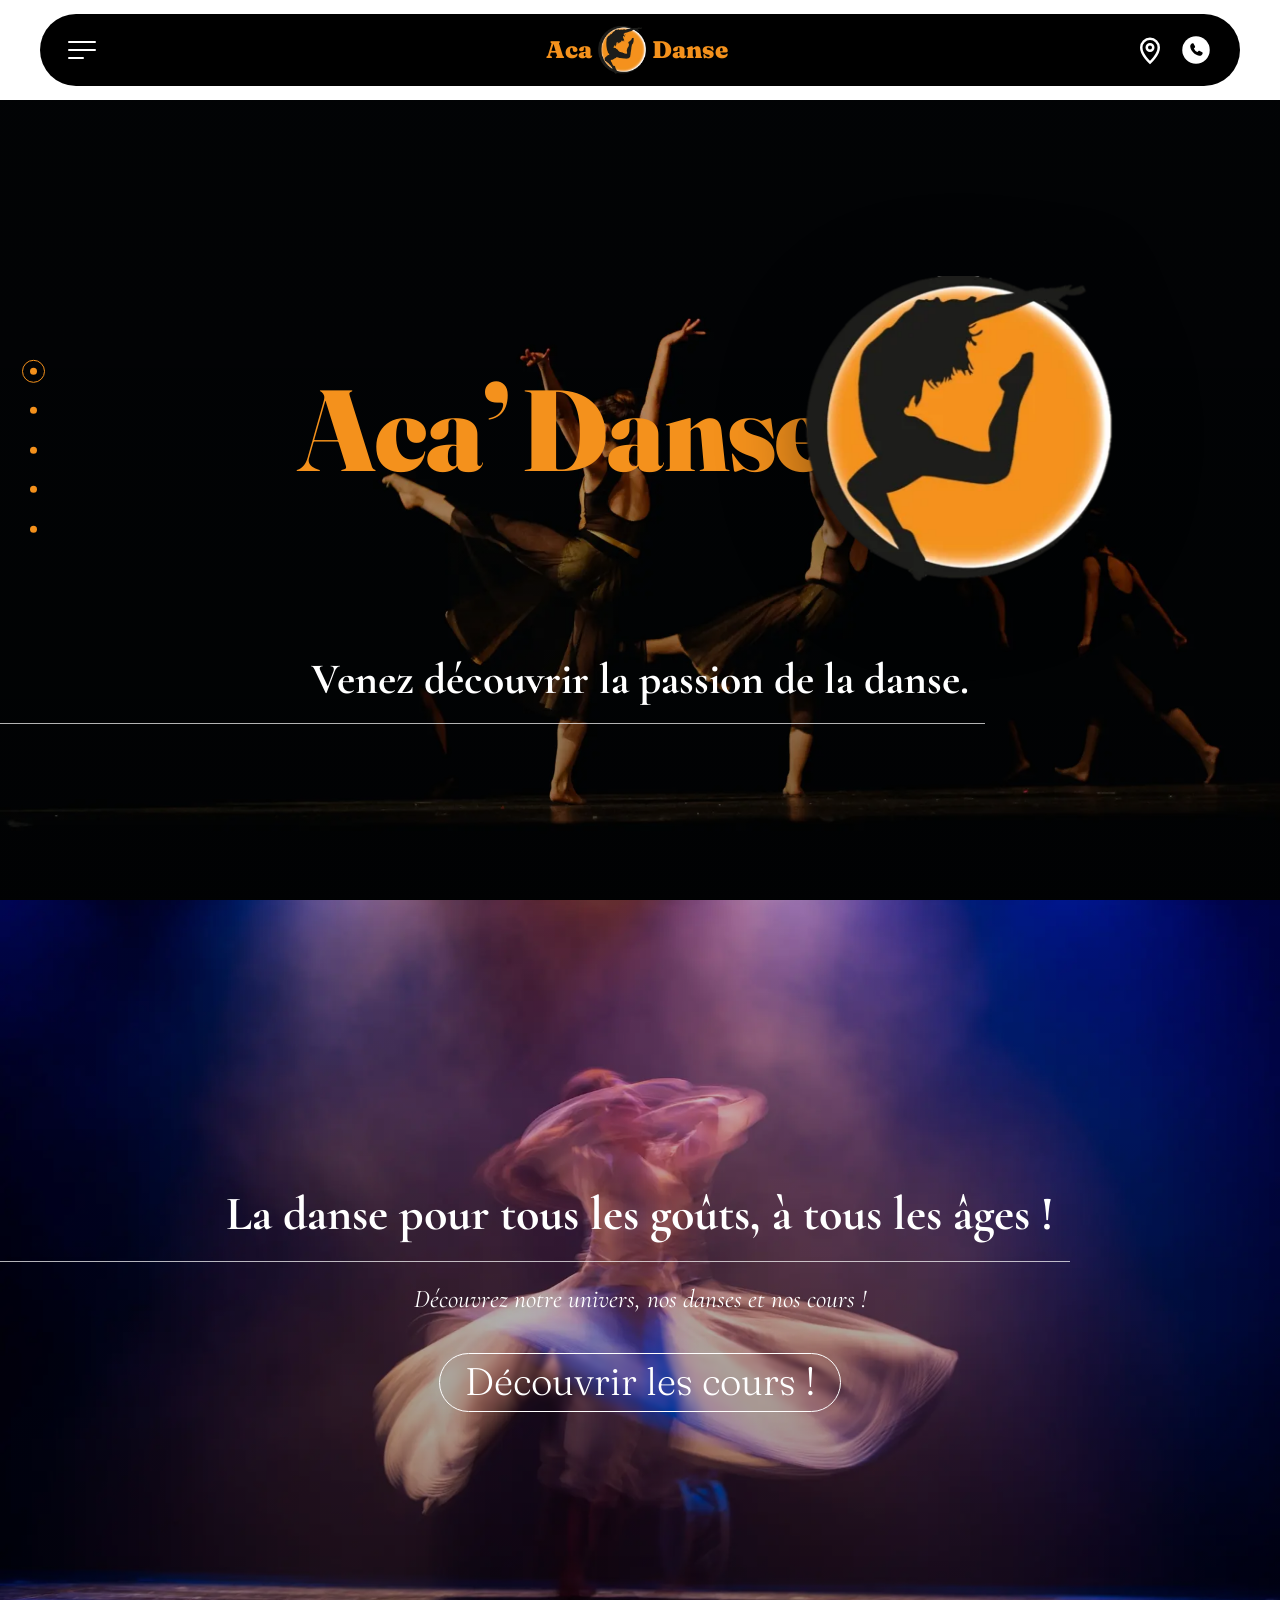
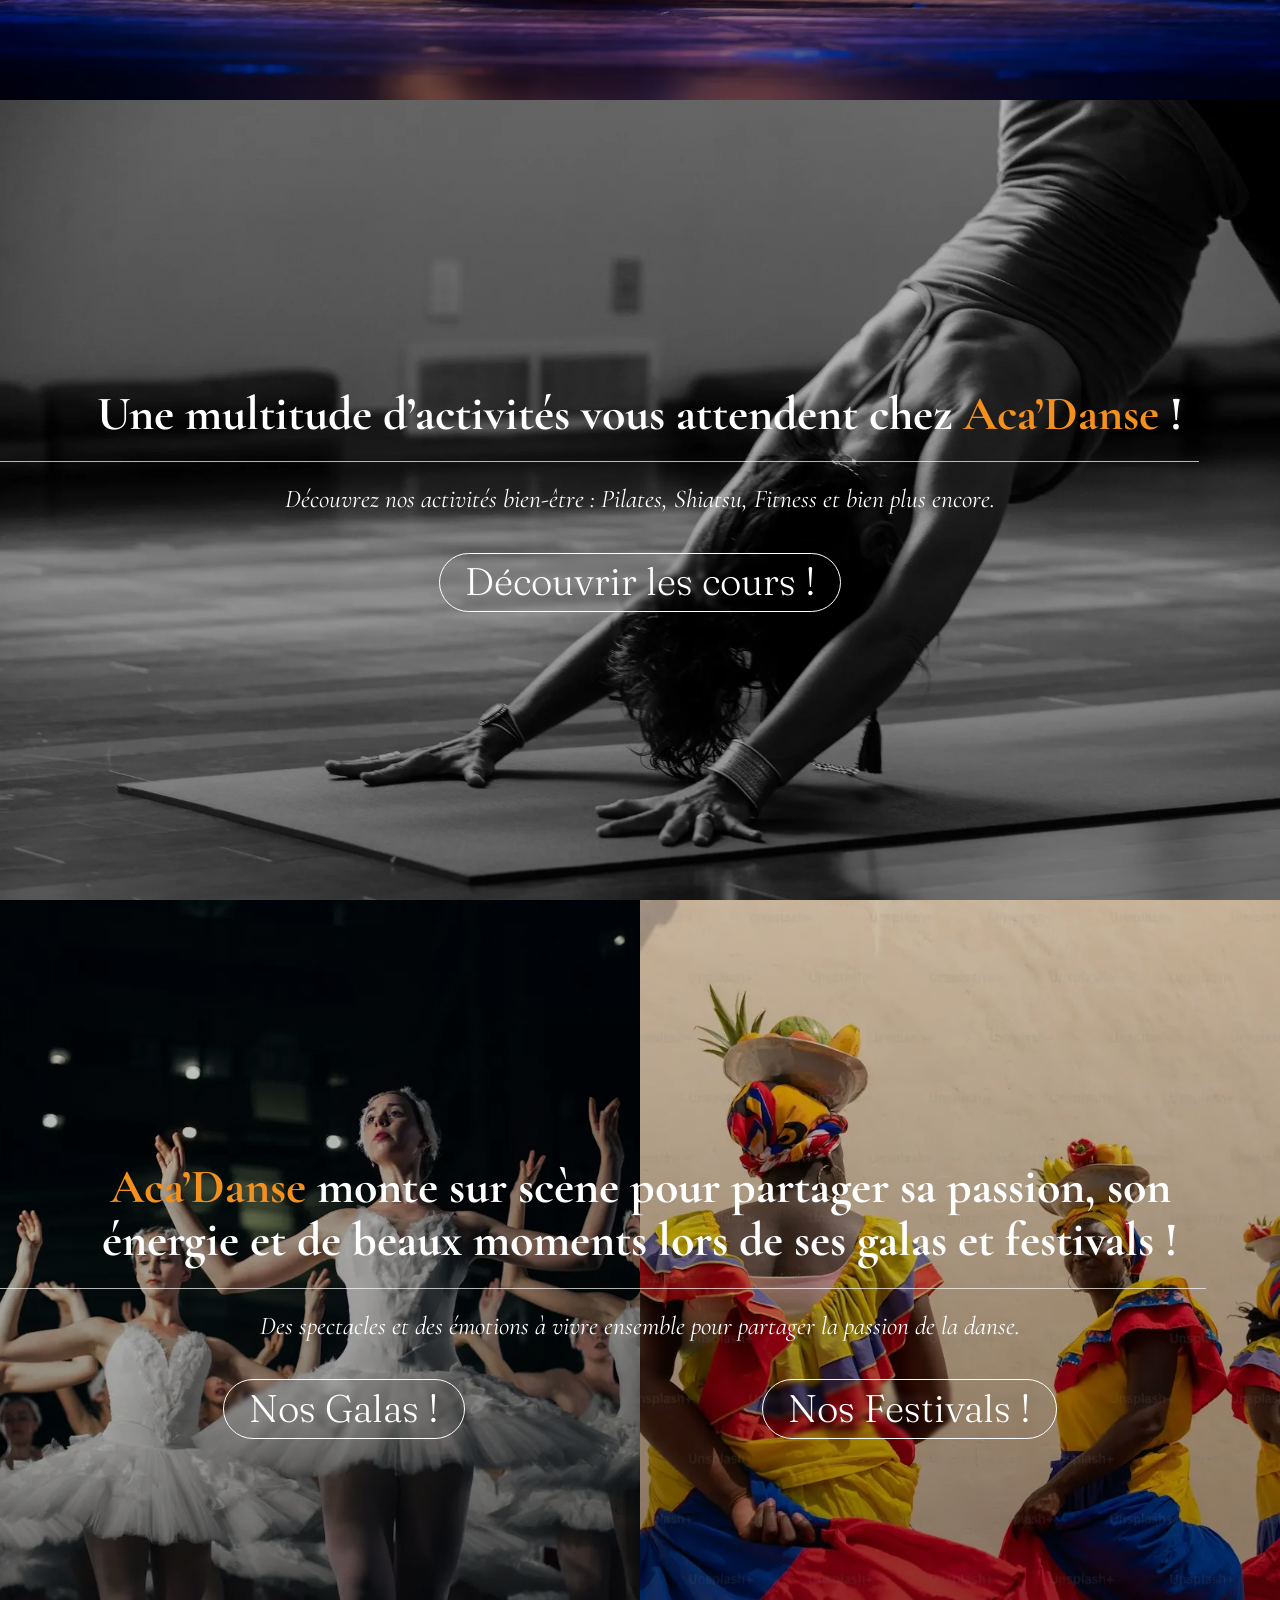
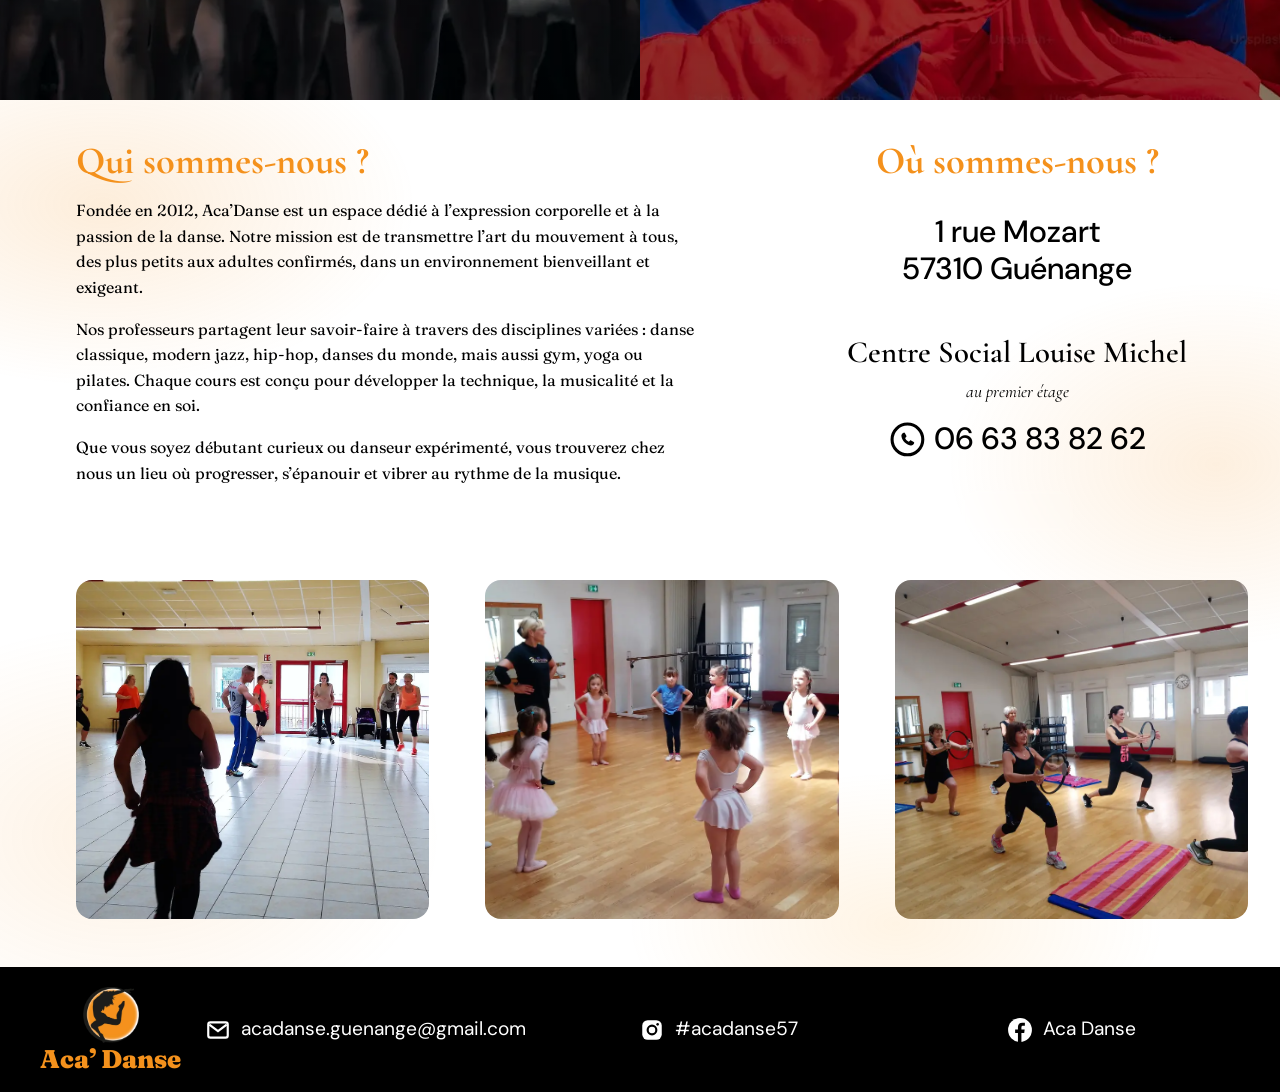
==== commit 9d927f70: "Implement updated Figma design: multi-page site - Home: intro animation, 5 full-screen sections with" ====
--- a/index.html
+++ b/index.html
@@ -1,147 +1,90 @@
 <!doctype html>
 <html lang="fr">
-  <head>
-    <meta charset="utf-8">
-    <meta name="viewport" content="width=device-width, initial-scale=1">
-    <meta name="description" content="Aca Danse — école de danse et activités bien-être à Guénange.">
-    <title>Aca Danse — Danse, sport &amp; bien-être</title>
-    <link rel="stylesheet" href="styles.css">
-  </head>
-  <body class="home-page">
-    <header class="site-header home-site-header">
-      <a class="brand" href="#accueil" aria-label="Aca Danse, accueil">
-        <img src="assets/logo-mark.png" alt="">
-        <span>Aca <b>Danse</b></span>
-      </a>
+<head>
+  <meta charset="utf-8">
+  <meta name="viewport" content="width=device-width, initial-scale=1">
+  <title>Aca Danse — Danse, sport &amp; bien-être à Guénange</title>
+  <meta name="description" content="Aca Danse : école de danse et activités bien-être à Guénange (57). Classique, modern jazz, hip-hop, K-dance, yoga, pilates, gym… pour tous les âges.">
+  <meta name="theme-color" content="#000000">
+  <link rel="icon" href="assets/favicon.png">
+  <link rel="preconnect" href="https://fonts.googleapis.com">
+  <link rel="preconnect" href="https://fonts.gstatic.com" crossorigin>
+  <link rel="stylesheet" href="https://fonts.googleapis.com/css2?family=Cormorant+Garamond:ital,wght@0,500;0,600;0,700;1,400&family=DM+Sans:opsz,wght@9..40,400;9..40,500;9..40,700&family=Fraunces:opsz,wght@9..144,300;9..144,400;9..144,700;9..144,900&display=swap">
+  <link rel="stylesheet" href="styles.css">
+</head>
+<body data-page="home">
+  <nav class="side-dots" aria-label="Sections"></nav>
 
-      <nav class="desktop-nav" aria-label="Navigation principale">
-        <a href="#contact">Tarifs</a>
-        <a href="#contact">Planning</a>
-        <a href="#danses">Danses</a>
-        <a href="#activites">Activités</a>
-        <a href="#galas">Galas</a>
-        <a href="#festivals">Festivals</a>
-        <a href="#contact">Contact</a>
-      </nav>
-    </header>
+  <main id="main">
+    <section class="slide hero" id="accueil" data-label="Accueil">
+      <img class="slide-bg" src="assets/img/home-hero.webp" alt="" fetchpriority="high">
+      <div class="hero-title">
+        <h1>Aca’ <span>Danse</span></h1>
+        <img class="hero-logo" src="assets/img/logo.webp" alt="" width="320" height="319">
+      </div>
+      <p class="tagline ruled">Venez découvrir la passion de la danse.</p>
+    </section>
 
-    <main>
-      <section class="home-hero" id="accueil" aria-labelledby="home-title">
-        <h1 id="home-title" class="sr-only">Aca Danse</h1>
-        <img src="assets/home-hero.jpg" alt="Aca Danse — Venez découvrir la passion de la danse.">
-      </section>
+    <section class="slide" id="danses" data-label="Danses">
+      <img class="slide-bg" src="assets/img/home-danse.webp" alt="" loading="lazy">
+      <div class="slide-content">
+        <h2 class="ruled reveal">La danse pour tous les goûts, à tous les âges !</h2>
+        <p class="sub reveal">Découvrez notre univers, nos danses et nos cours !</p>
+        <a class="btn reveal" href="danses.html">Découvrir les cours !</a>
+      </div>
+    </section>
 
-      <section class="home-about" id="a-propos" aria-labelledby="about-title">
-        <div class="home-panel about-panel">
-          <h2 id="about-title">Qui sommes-nous ?</h2>
-          <span class="home-rule"></span>
-          <p>Bloc texte</p>
-          <img src="assets/about-stage.jpg" alt="Des danseuses sur scène pendant un spectacle.">
-        </div>
+    <section class="slide" id="activites" data-label="Activités">
+      <img class="slide-bg" src="assets/img/home-activites.webp" alt="" loading="lazy">
+      <div class="slide-content">
+        <h2 class="ruled reveal">Une multitude d’activités vous attendent chez <em>Aca’Danse</em> !</h2>
+        <p class="sub reveal">Découvrez nos activités bien-être : Pilates, Shiatsu, Fitness et bien plus encore.</p>
+        <a class="btn reveal" href="activites.html">Découvrir les cours !</a>
+      </div>
+    </section>
 
-        <div class="home-gallery" role="region" aria-roledescription="carrousel" aria-label="Galerie Aca Danse">
-          <button type="button" data-dir="-1" aria-label="Photos précédentes">‹</button>
-          <div class="gallery-track" tabindex="0">
-            <img src="assets/home-gallery-1.jpg" alt="Des élèves de l'association.">
-            <img src="assets/home-gallery-2.jpg" alt="L'équipe technique d'un spectacle.">
-            <img src="assets/home-gallery-3.jpg" alt="Une danseuse en plein mouvement." loading="lazy">
-            <img src="assets/home-gallery-4.jpg" alt="Des danseuses sur scène, en noir et blanc." loading="lazy">
-          </div>
-          <button type="button" data-dir="1" aria-label="Photos suivantes">›</button>
-        </div>
-        <div class="home-dots"></div>
-      </section>
-
-      <section class="home-discover" aria-label="Découvrir Aca Danse">
-        <a class="home-image-link" id="danses" href="#contact" aria-label="Découvrir tous nos styles de danse">
-          <img src="assets/dance-cta.jpg" alt="Découvrez tous nos styles de danse — Danse.">
-        </a>
-        <a class="home-image-link" id="activites" href="#contact" aria-label="Découvrir toutes nos activités">
-          <img src="assets/activities-cta.jpg" alt="Découvrez toutes nos activités.">
-        </a>
-        <div class="events-image-link" id="galas">
-          <img src="assets/events-cta.jpg" alt="Découvrez nos galas et festivals.">
-          <a class="event-hit gala-hit" href="#contact" aria-label="Découvrir nos galas"></a>
-          <a class="event-hit festival-hit" id="festivals" href="#contact" aria-label="Découvrir nos festivals"></a>
-        </div>
-      </section>
-
-      <section class="home-contact" id="contact" aria-labelledby="contact-title">
-        <h2 id="contact-title">Où sommes-nous ?</h2>
-        <span class="home-rule"></span>
-        <div class="contact-intro">
-          <img src="assets/contact-building.jpg" alt="Le Centre Social Louise Michel à Guénange.">
-          <div>
-            <p>Nous sommes situé au centre de Guénange dans le Centre Social Louise Michel au premier étage.</p>
-            <p>Nous sommes sur le site du</p>
-          </div>
-        </div>
-        <div class="contact-details">
-          <a href="#contact"><span>⌖</span> 1 Rue Mozart, 57310 Guénange</a>
-          <a href="tel:+33663838262"><span>◔</span> 06 . 63 . 83 . 82 . 62</a>
-        </div>
-      </section>
-    </main>
-
-    <footer class="site-footer home-footer">
-      <div class="footer-brand">
-        <img src="assets/logo-mark.png" alt="Logo Aca Danse">
-        <strong>Aca Danse</strong>
+    <section class="slide split" id="galas" data-label="Galas et festivals">
+      <div class="split-bg">
+        <img src="assets/img/home-galas.webp" alt="" loading="lazy">
+        <img src="assets/img/home-festivals.webp" alt="" loading="lazy">
       </div>
-      <div class="footer-links">
-        <div>
-          <p>Qui sommes-nous</p>
-          <a href="#contact">Tarifs</a>
-          <a href="#contact">Planning</a>
-          <a href="#contact">Contact +33 6 63 83 82 62</a>
-        </div>
-        <div>
-          <p>Activités</p>
-          <a href="#activites">Danse</a>
-          <a href="#galas">Gala</a>
-          <a href="#festivals">Festival</a>
+      <div class="slide-content">
+        <h2 class="ruled reveal"><em>Aca’Danse</em> monte sur scène pour partager sa passion, son énergie et de beaux moments lors de ses galas et festivals !</h2>
+        <p class="sub reveal">Des spectacles et des émotions à vivre ensemble pour partager la passion de la danse.</p>
+        <div class="split-ctas">
+          <a class="btn reveal" href="galas.html">Nos Galas !</a>
+          <a class="btn reveal" href="galas.html#festivals">Nos Festivals !</a>
         </div>
       </div>
-      <div class="social-links">
-        <a href="#contact"><span>f</span> Aca Danse</a>
-        <a href="#contact"><span>◎</span> #acadance57</a>
+    </section>
+
+    <section class="slide light about" id="contact" data-label="Qui sommes-nous ?">
+      <div class="wrap about-grid">
+        <div class="reveal">
+          <h2>Qui sommes-nous ?</h2>
+          <p>Fondée en 2012, Aca’Danse est un espace dédié à l’expression corporelle et à la passion de la danse. Notre mission est de transmettre l’art du mouvement à tous, des plus petits aux adultes confirmés, dans un environnement bienveillant et exigeant.</p>
+          <p>Nos professeurs partagent leur savoir-faire à travers des disciplines variées : danse classique, modern jazz, hip-hop, danses du monde, mais aussi gym, yoga ou pilates. Chaque cours est conçu pour développer la technique, la musicalité et la confiance en soi.</p>
+          <p>Que vous soyez débutant curieux ou danseur expérimenté, vous trouverez chez nous un lieu où progresser, s’épanouir et vibrer au rythme de la musique.</p>
+        </div>
+        <address class="where reveal">
+          <h2>Où sommes-nous ?</h2>
+          <p class="addr">1 rue Mozart<br>57310 Guénange</p>
+          <p class="place">Centre Social Louise Michel<br><small>au premier étage</small></p>
+          <a class="tel" href="tel:+33663838262"><svg viewBox="0 0 24 24" aria-hidden="true"><circle cx="12" cy="12" r="10" fill="none" stroke="currentColor" stroke-width="2"/><path d="M9.6 7.6c.3-.1.6 0 .8.3l.9 1.7c.1.3.1.6-.1.8l-.7.7c.4 1 1.3 2 2.4 2.4l.7-.7c.2-.2.5-.3.8-.1l1.7.9c.3.2.4.5.3.8-.3 1.1-1.3 1.7-2.4 1.5-3-.5-5.4-2.9-5.9-5.9-.2-1.1.4-2.1 1.5-2.4Z" fill="currentColor"/></svg>06 63 83 82 62</a>
+          <a class="btn btn-dark" href="https://www.google.com/maps/search/?api=1&amp;query=Centre+Social+Louise+Michel+1+rue+Mozart+57310+Gu%C3%A9nange" target="_blank" rel="noopener">Itinéraire</a>
+        </address>
       </div>
-    </footer>
+      <div class="wrap carousel about-gallery reveal" aria-label="Photos de l’association">
+        <div class="track">
+          <img src="assets/img/gym-1.webp" alt="Un cours dans la salle du centre social." loading="lazy">
+          <img src="assets/img/gym-2.webp" alt="Des enfants pendant un cours d’éveil." loading="lazy">
+          <img src="assets/img/gym-3.webp" alt="Un cours de fitness avec cerceaux." loading="lazy">
+        </div>
+        <div class="dots"></div>
+      </div>
+    </section>
+  </main>
 
-    <script>
-      document.documentElement.classList.add('js');
-      const smooth = matchMedia('(prefers-reduced-motion: reduce)').matches ? 'auto' : 'smooth';
-
-      // Carousel: native scroll-snap track; arrows and dots just scroll it.
-      const track = document.querySelector('.gallery-track');
-      const dots = document.querySelector('.home-dots');
-      const step = () => track.clientWidth + parseFloat(getComputedStyle(track).columnGap);
-      const pages = () => Math.round((track.scrollWidth - track.clientWidth) / step()) + 1;
-      const current = () => Math.min(pages() - 1, Math.round(track.scrollLeft / step()));
-      const go = (i) => track.scrollTo({ left: ((i + pages()) % pages()) * step(), behavior: smooth });
-      const buildDots = () => {
-        dots.replaceChildren(...Array.from({ length: pages() }, (_, i) => {
-          const b = document.createElement('button');
-          b.type = 'button';
-          b.setAttribute('aria-label', `Photos ${i + 1} sur ${pages()}`);
-          b.onclick = () => go(i);
-          return b;
-        }));
-        dots.hidden = pages() < 2;
-        syncDots();
-      };
-      const syncDots = () => [...dots.children].forEach((d, i) => d.setAttribute('aria-current', i === current()));
-      document.querySelectorAll('.home-gallery [data-dir]').forEach((b) => b.onclick = () => go(current() + +b.dataset.dir));
-      track.addEventListener('scroll', syncDots, { passive: true });
-      addEventListener('resize', buildDots);
-      buildDots();
-
-      // Reveal blocks as they scroll into view.
-      const io = new IntersectionObserver((entries) => entries.forEach((e) => {
-        if (e.isIntersecting) { e.target.classList.add('in'); io.unobserve(e.target); }
-      }), { rootMargin: '0px 0px -8% 0px' });
-      document.querySelectorAll('.home-hero, .home-panel, .home-gallery, .home-image-link, .events-image-link, .home-contact, .home-footer > *')
-        .forEach((el) => { el.classList.add('reveal'); io.observe(el); });
-    </script>
-  </body>
+  <script src="app.js"></script>
+</body>
 </html>
--- a/styles.css
+++ b/styles.css
@@ -1,532 +1,621 @@
+/* Aca Danse — mobile-first. Couleurs et polices issues de la maquette Figma. */
 :root {
-  --ink: #0b0b0d;
-  --paper: #f8f6f1;
-  --muted: #d9d5cd;
-  --orange: #ff970e;
-  --orange-deep: #c75e00;
-  --cream: #fffdfa;
-  --serif: Georgia, "Times New Roman", serif;
-  --sans: Arial, Helvetica, sans-serif;
-  --radius: 2rem;
-  --shadow: 0 18px 40px rgba(12, 9, 5, .14);
-}
-
-* { box-sizing: border-box; }
-html { scroll-behavior: smooth; }
+  --orange: #f4911c;
+  --brown: #643d0f;
+  --ink: #000;
+  --paper: #fff;
+  --cream: #f6efe6;
+  --display: 'Fraunces', Georgia, serif;
+  --serif: 'Cormorant Garamond', Georgia, serif;
+  --sans: 'DM Sans', system-ui, sans-serif;
+  --hh: 76px; /* header height incl. margin */
+  --ease: cubic-bezier(.2, .7, .2, 1);
+}
+@media (min-width: 760px) { :root { --hh: 100px; } }
+
+*, *::before, *::after { box-sizing: border-box; }
+html { scroll-behavior: smooth; scroll-padding-top: var(--hh); -webkit-text-size-adjust: 100%; }
+html, body { overflow-x: clip; }
 body {
   margin: 0;
+  color: var(--ink);
   background: var(--paper);
-  color: var(--ink);
+  font: 400 1rem/1.6 var(--display);
+  -webkit-font-smoothing: antialiased;
+}
+img { display: block; max-width: 100%; }
+[hidden] { display: none !important; }
+a { color: inherit; }
+h1, h2, h3 { margin: 0; font-family: var(--serif); font-weight: 700; line-height: 1.1; }
+p { margin: 0; }
+button { font: inherit; color: inherit; }
+:focus-visible { outline: 2px solid var(--orange); outline-offset: 3px; }
+.wrap { width: min(1200px, 100% - 32px); margin-inline: auto; }
+
+.skip {
+  position: fixed; top: 8px; left: 8px; z-index: 200;
+  padding: .6em 1em; color: #fff; background: #000; border-radius: 8px;
+  transform: translateY(-200%);
+}
+.skip:focus { transform: none; }
+
+/* Light pages: soft orange blobs ("Déco" ellipses of the mockup). */
+.light, .slide.light {
+  background:
+    radial-gradient(35% 30% at 8% 12%, rgb(244 145 28 / .16), transparent 70%),
+    radial-gradient(30% 30% at 95% 42%, rgb(244 145 28 / .14), transparent 70%),
+    radial-gradient(35% 35% at 10% 85%, rgb(244 145 28 / .12), transparent 70%),
+    radial-gradient(30% 25% at 70% 95%, rgb(255 166 38 / .12), transparent 70%),
+    var(--paper);
+}
+
+/* ---------- Header ---------- */
+.site-header {
+  position: sticky; top: 0; z-index: 50;
+  padding: 10px 12px;
+  background: var(--paper);
+}
+.bar {
+  position: relative;
+  display: grid;
+  grid-template-columns: 1fr auto 1fr;
+  align-items: center;
+  max-width: 1200px; height: 56px;
+  margin: 0 auto;
+  padding: 0 14px 0 8px;
+  color: #fff;
+  background: #000;
+  border-radius: 999px;
+  transition: box-shadow .3s;
+}
+.scrolled .bar { box-shadow: 0 8px 30px rgb(0 0 0 / .25); }
+.menu-btn {
+  justify-self: start;
+  display: grid; place-items: center;
+  width: 48px; height: 48px;
+  padding: 0;
+  background: none; border: 0; border-radius: 50%;
+  cursor: pointer;
+}
+.menu-btn span, .menu-btn span::before, .menu-btn span::after {
+  display: block; width: 28px; height: 2px;
+  background: currentColor; border-radius: 2px;
+  transition: transform .3s var(--ease), background .2s, width .3s;
+}
+.menu-btn span { position: relative; }
+.menu-btn span::before, .menu-btn span::after { content: ""; position: absolute; left: 0; }
+.menu-btn span::before { top: -8px; }
+.menu-btn span::after { top: 8px; width: 16px; }
+.menu-btn:hover, .open .menu-btn { color: var(--orange); }
+.open .menu-btn span { background: transparent; }
+.open .menu-btn span::before { transform: translateY(8px) rotate(45deg); }
+.open .menu-btn span::after { width: 28px; transform: translateY(-8px) rotate(-45deg); }
+
+.brand {
+  display: flex; align-items: center; gap: .3rem;
+  color: var(--orange);
+  font: 900 1.2rem/1 var(--display);
+  text-decoration: none;
+}
+.brand img { width: 38px; height: 38px; transition: transform .6s var(--ease); }
+.brand:hover img { transform: rotate(-12deg) scale(1.08); }
+.quick { justify-self: end; display: flex; align-items: center; gap: .35rem; }
+.quick a { display: grid; place-items: center; width: 40px; height: 40px; border-radius: 50%; transition: color .2s; }
+.quick a:hover { color: var(--orange); }
+.quick svg { width: 26px; height: 26px; }
+
+.menu {
+  position: absolute; top: calc(100% + 8px); left: 8px;
+  min-width: 220px;
+  padding: 8px 0;
+  background: #000;
+  border-radius: 14px;
+  box-shadow: 0 16px 40px rgb(0 0 0 / .3);
+  opacity: 0; visibility: hidden;
+  transform: translateY(-8px);
+  transition: opacity .25s, transform .25s var(--ease), visibility .25s;
+}
+.open .menu { opacity: 1; visibility: visible; transform: none; }
+.menu a {
+  display: block;
+  padding: .6rem 1.2rem;
+  font: 400 1.1rem/1.3 var(--sans);
+  text-decoration: none;
+  transition: background .15s, color .15s;
+}
+.menu a:hover, .menu a[aria-current] { color: #000; background: var(--orange); }
+
+@media (min-width: 760px) {
+  .site-header { padding: 14px 24px; }
+  .bar { height: 72px; padding: 0 24px 0 18px; }
+  .brand { font-size: 1.5rem; gap: .4rem; }
+  .brand img { width: 48px; height: 48px; }
+  .quick svg { width: 30px; height: 30px; }
+  .menu { left: 18px; }
+}
+
+/* ---------- Footer ---------- */
+.site-footer {
+  --icon-bg: #000;
+  display: grid;
+  justify-items: center;
+  gap: 1rem;
+  padding: 2rem 16px 2.25rem;
+  color: #fff;
+  background: #000;
+  font: 400 1rem/1.3 var(--sans);
+  text-align: center;
+}
+.site-footer a { display: inline-flex; align-items: center; gap: .6rem; text-decoration: none; transition: color .2s; }
+.site-footer a:hover { color: var(--orange); }
+.site-footer svg { width: 26px; height: 26px; flex: none; }
+.f-brand { flex-direction: column; gap: .2rem !important; color: var(--orange); font: 900 1.6rem/1 var(--display); }
+.f-brand img { width: 56px; height: 56px; }
+@media (min-width: 860px) {
+  .site-footer { grid-template-columns: auto 1fr 1fr 1fr; padding: 1.25rem 2.5rem; font-size: 1.2rem; }
+}
+
+/* ---------- Shared bits ---------- */
+.btn {
+  display: inline-block;
+  padding: .12em .65em .18em;
+  color: #fff;
+  font: 300 clamp(1.4rem, 3vw, 2.5rem)/1.2 var(--display);
+  text-decoration: none;
+  border: 1px solid currentColor;
+  border-radius: 999px;
+  backdrop-filter: blur(2px);
+  transition: color .25s, background .25s, transform .25s var(--ease);
+}
+.btn:hover { color: var(--orange); background: rgb(0 0 0 / .35); transform: translateY(-2px); }
+.btn-dark {
+  padding: .75em 1.4em;
+  color: #000;
+  font: 500 1rem/1 var(--sans);
+  border: 1.5px solid #000;
+}
+.btn-dark:hover { color: #000; background: var(--orange); border-color: var(--orange); }
+
+/* Heading with a hairline running out to the left edge, as in the mockup. */
+.ruled { position: relative; width: fit-content; margin-inline: auto; padding-bottom: .45em; }
+.ruled::after {
+  content: "";
+  position: absolute; bottom: 0;
+  left: -100vw;
+  width: calc(100vw + 100% + 1rem);
+  height: 1px;
+  background: currentColor;
+  opacity: .7;
+  transform-origin: left;
+  transition: transform 1.2s .15s var(--ease);
+}
+.ruled.reveal::after { transform: scaleX(0); }
+.ruled.in::after { transform: none; }
+
+.sub { font: italic 400 clamp(1.2rem, 2vw, 1.6rem)/1.35 var(--serif); }
+em { color: var(--orange); font-style: normal; }
+
+.reveal { opacity: 0; transform: translateY(24px); transition: opacity .8s var(--ease), transform .8s var(--ease); transition-delay: calc(var(--d, 0) * 90ms); }
+.reveal.in { opacity: 1; transform: none; }
+.ruled.reveal { transform: none; opacity: 1; } /* heading stays, its line draws in */
+
+.dots { display: flex; justify-content: center; gap: .4rem; margin-top: .75rem; }
+.dots button {
+  display: grid; place-items: center;
+  width: 28px; height: 28px; padding: 0;
+  background: none; border: 0; cursor: pointer;
+}
+.dots button::before {
+  content: ""; width: 6px; height: 6px;
+  background: currentColor; border-radius: 50%;
+  outline: 1px solid transparent;
+  outline-offset: 0;
+  transition: outline-offset .3s, outline-color .3s;
+}
+.dots button[aria-current]::before { outline: 1px solid currentColor; outline-offset: 5px; }
+.carousel.fits .dots, .carousel.fits .arrow { display: none; }
+
+.track {
+  display: grid;
+  grid-auto-flow: column;
+  gap: 16px;
+  overflow-x: auto;
+  scroll-snap-type: x mandatory;
+  overscroll-behavior-x: contain;
+  scrollbar-width: none;
+}
+.track::-webkit-scrollbar { display: none; }
+.track > * { scroll-snap-align: center; }
+
+/* ---------- Home ---------- */
+.side-dots {
+  position: fixed; left: 18px; top: 50%; z-index: 40;
+  display: none;
+  flex-direction: column; gap: .6rem;
+  transform: translateY(-50%);
+}
+.side-dots a { display: grid; place-items: center; width: 30px; height: 30px; color: var(--orange); }
+.side-dots a::before {
+  content: ""; width: 7px; height: 7px;
+  background: currentColor; border-radius: 50%;
+  outline: 1px solid transparent;
+  transition: outline-offset .3s, outline-color .3s, transform .2s;
+}
+.side-dots a[aria-current]::before { outline: 1px solid currentColor; outline-offset: 7px; }
+.side-dots a:hover::before { transform: scale(1.4); }
+@media (min-width: 900px) { .side-dots { display: flex; } }
+
+.slide {
+  position: relative;
+  display: grid; place-items: center;
+  min-height: calc(100svh - var(--hh));
+  padding: 3rem 16px;
+  overflow: hidden;
+  color: #fff;
+  background: #000;
+  text-align: center;
+}
+.slide-bg, .split-bg {
+  position: absolute; inset: 0;
+  width: 100%; height: 100%;
+  object-fit: cover;
+}
+.slide:not(.light)::after {
+  content: ""; position: absolute; inset: 0;
+  background: linear-gradient(180deg, rgb(0 0 0 / .15), rgb(0 0 0 / .45));
+  pointer-events: none;
+}
+.slide > :not(.slide-bg, .split-bg) { position: relative; z-index: 1; }
+.slide-content { display: grid; justify-items: center; gap: 1.25rem; max-width: 1100px; }
+.slide h2 { font-size: clamp(1.9rem, 4.2vw, 3rem); text-wrap: balance; }
+.slide .btn { margin-top: 1rem; }
+/* Slow zoom on the background while the section is on screen. */
+@media (prefers-reduced-motion: no-preference) {
+  .slide-bg, .split-bg img { animation: kenburns 18s ease-in-out infinite alternate; }
+}
+@keyframes kenburns { to { transform: scale(1.08); } }
+
+.hero { align-content: center; gap: clamp(2rem, 8vh, 5rem); }
+.hero-title { display: flex; flex-wrap: wrap; align-items: center; justify-content: center; gap: 0 1rem; }
+.hero h1 {
+  color: var(--orange);
+  font: 900 clamp(3.2rem, 9vw, 7.5rem)/1 var(--display);
+  letter-spacing: -.01em;
+  animation: rise 1.1s .2s var(--ease) both;
+}
+.hero h1 span { white-space: nowrap; }
+.hero-logo {
+  width: clamp(150px, 24vw, 330px); height: auto;
+  filter: drop-shadow(0 10px 40px rgb(0 0 0 / .5));
+  animation: spin-in 1.4s var(--ease) both;
+}
+.tagline { font: 700 clamp(1.6rem, 3.4vw, 3rem)/1.15 var(--serif); animation: rise 1s .6s var(--ease) both; }
+.tagline.ruled::after { animation: draw 1.2s .9s var(--ease) both; }
+@keyframes rise { from { opacity: 0; transform: translateY(30px); } }
+@keyframes spin-in { from { opacity: 0; transform: rotate(-25deg) scale(.7); } }
+@keyframes draw { from { transform: scaleX(0); } }
+@media (min-width: 900px) {
+  .hero-logo { margin-left: -2.5rem; }
+  .hero-title { transform: translateX(8%); }
+}
+
+.split .split-bg { display: grid; grid-template-rows: 1fr 1fr; }
+.split .split-bg img { width: 100%; height: 100%; object-fit: cover; min-height: 0; }
+.split-ctas { display: flex; flex-wrap: wrap; justify-content: center; gap: 1rem 2rem; }
+@media (min-width: 760px) {
+  .split .split-bg { grid-template-rows: none; grid-template-columns: 1fr 1fr; }
+  .split .slide-content { width: 100%; }
+  .split-ctas { justify-content: space-around; width: 100%; }
+}
+
+.about { display: block; padding-block: 2.5rem 3rem; color: var(--ink); text-align: left; }
+.about-grid { display: grid; gap: 2.5rem; }
+.about h2 { margin-bottom: 1rem; color: var(--orange); font-size: clamp(2rem, 3vw, 2.4rem); }
+.about p + p { margin-top: 1em; }
+.about-grid > div p { max-width: 62ch; font-size: 1rem; }
+.where { display: grid; justify-items: center; align-content: start; gap: 1rem; font-style: normal; text-align: center; }
+.where .addr { font: 500 clamp(1.4rem, 2.4vw, 2rem)/1.2 var(--sans); }
+.where .place { font: 600 clamp(1.4rem, 2.4vw, 2rem)/1.15 var(--serif); }
+.where small { font: italic 400 1.1rem var(--serif); }
+.where .tel { display: inline-flex; align-items: center; gap: .5rem; font: 500 clamp(1.4rem, 2.4vw, 2rem)/1 var(--sans); text-decoration: none; }
+.where .tel svg { width: 1.2em; height: 1.2em; }
+.where .tel:hover { color: var(--orange); }
+.about-gallery { margin-top: 3rem; }
+.about-gallery .track, .photo-gallery .track { grid-auto-columns: 82%; }
+.about-gallery img, .photo-gallery img { width: 100%; aspect-ratio: 300 / 288; object-fit: cover; border-radius: 16px; }
+@media (min-width: 860px) {
+  .about { min-height: calc(100svh - var(--hh)); padding-left: 60px; }
+  .about-grid { grid-template-columns: 1.4fr 1fr; gap: 4rem; }
+  .about-gallery .track, .photo-gallery .track { grid-auto-columns: calc((100% - 2 * 3.5rem) / 3); gap: 3.5rem; }
+}
+@media (min-width: 900px) {
+  html:has(body[data-page="home"]) { scroll-snap-type: y proximity; }
+  .slide { scroll-snap-align: start; }
+}
+
+/* ---------- Intro (Début) ---------- */
+.intro {
+  position: fixed; inset: 0; z-index: 100;
+  display: grid; place-items: center; align-content: center; gap: 1.5rem;
+  overflow: hidden;
+  color: #fff;
+  background: #fff;
+  cursor: pointer;
+  transition: transform .8s cubic-bezier(.7, 0, .3, 1);
+}
+.intro.out { transform: translateY(-100%); }
+.intro-wedge {
+  position: absolute; inset: 0;
+  background: #000;
+  clip-path: polygon(30% 0, 100% 0, 100% 100%, -10% 100%);
+  animation: wedge .8s cubic-bezier(.7, 0, .3, 1) both;
+}
+@keyframes wedge { from { transform: translateX(100%); } }
+.intro-logo, .intro-text { position: relative; }
+.intro-logo {
+  display: flex; align-items: center; gap: .5rem;
+  color: var(--orange);
+  font: 900 clamp(2.4rem, 8vw, 6rem)/1 var(--display);
+}
+.intro-logo img { width: clamp(110px, 20vw, 240px); animation: spin-in 1s .55s var(--ease) both; }
+.intro-logo span { animation: rise .8s .7s var(--ease) both; }
+.intro-text {
+  padding-bottom: .3em;
+  font: 700 clamp(2.4rem, 7vw, 6rem)/1 var(--serif);
+  border-bottom: 1px solid rgb(255 255 255 / .7);
+  animation: rise .8s 1s var(--ease) both;
+}
+@media (min-width: 900px) {
+  .intro { justify-items: end; padding-right: 6vw; }
+  .intro-wedge { clip-path: polygon(53% 0, 100% 0, 100% 100%, 13% 100%); }
+}
+
+/* ---------- Danses / Activités ---------- */
+.select {
+  position: relative;
+  min-height: calc(100svh - var(--hh));
+  padding: 2rem 16px 4rem;
+  color: #fff;
+  background: linear-gradient(180deg, rgb(0 0 0 / .35), rgb(0 0 0 / .55)), var(--bg) center / cover fixed, #1a0a02;
+  text-align: center;
+}
+.select h1 { max-width: 1100px; margin: 0 auto 2.5rem; font-size: clamp(2rem, 4vw, 3rem); }
+.pill-list { display: grid; gap: 1rem; max-width: 1230px; margin: 0 auto; }
+.pill-card {
+  position: relative;
+  display: grid; place-items: center;
+  height: clamp(88px, 11vw, 136px);
+  overflow: hidden;
+  isolation: isolate;
+  border-radius: 999px;
+  text-decoration: none;
+  box-shadow: 0 10px 30px rgb(0 0 0 / .35);
+}
+.pill-card img {
+  position: absolute; inset: 0; z-index: -1;
+  width: 100%; height: 100%; object-fit: cover;
+  transition: transform 1s var(--ease), filter .5s;
+  filter: brightness(.7);
+}
+.pill-card span {
+  padding: 0 1.5rem;
+  font: 700 clamp(1.7rem, 5vw, 4rem)/1 var(--serif);
+  text-shadow: 0 2px 18px rgb(0 0 0 / .6);
+  transition: letter-spacing .5s var(--ease), color .3s;
+}
+.pill-card:hover img { transform: scale(1.08); filter: brightness(.85); }
+.pill-card:hover span { color: var(--orange); letter-spacing: .02em; }
+@media (min-width: 760px) { .select { padding: 2.5rem 24px 5rem; } .pill-list { gap: 1.75rem; } }
+
+/* ---------- Fiche cours ---------- */
+.page { padding: 1rem 0 4rem; min-height: calc(100svh - var(--hh)); }
+.back { display: inline-block; margin-bottom: 1.5rem; font: 500 .95rem var(--sans); text-decoration: none; }
+.back:hover { color: var(--orange); }
+.fiche { display: grid; gap: 2.5rem; }
+.fiche h1 { margin-bottom: 1.5rem; font-size: clamp(2.2rem, 4.5vw, 3.2rem); font-weight: 600; }
+.fiche-text p { max-width: 64ch; }
+.fiche-text p + p { margin-top: 1.2em; }
+.fiche-profs { width: min(100%, 240px); justify-self: center; }
+@media (min-width: 860px) { .fiche-profs { width: 300px; } }
+.fiche-profs .track { grid-auto-columns: 100%; }
+.prof { margin: 0; }
+.prof img, .prof-empty div {
+  width: 100%; aspect-ratio: 250 / 290;
+  object-fit: cover;
+  border-radius: 18px;
+  filter: grayscale(1);
+  transition: filter .6s, transform .6s var(--ease);
+}
+.prof:hover img, .prof.is-active img { filter: none; }
+.prof-empty div { display: grid; place-items: center; background: var(--cream); filter: none; }
+.prof-empty div img { width: 45%; height: auto; aspect-ratio: auto; opacity: .35; border-radius: 0; filter: grayscale(1); }
+.prof figcaption { margin-top: .6rem; font: 600 1.5rem/1.2 var(--serif); text-align: center; }
+@media (hover: none) { .prof img { filter: none; } }
+@media (min-width: 860px) {
+  .fiche { grid-template-columns: 1.7fr 1fr; gap: 4rem; align-items: start; }
+  .fiche-profs { justify-self: end; }
+}
+
+.horaires { margin-top: 3.5rem; }
+.horaires h2, .day h2 { margin-bottom: 1.25rem; font-size: clamp(1.8rem, 3vw, 2.4rem); }
+.sessions { display: grid; gap: .9rem; }
+.session {
+  display: grid; gap: .15rem;
+  padding: .9rem 1.5rem;
+  color: #fff;
+  background: linear-gradient(180deg, var(--brown) 34%, var(--orange));
+  border-radius: 28px;
   font-family: var(--sans);
-  font-size: 16px;
-  line-height: 1.45;
-}
-a { color: inherit; text-decoration: none; }
-img { display: block; max-width: 100%; }
-.sr-only { position: absolute; width: 1px; height: 1px; padding: 0; margin: -1px; overflow: hidden; clip: rect(0, 0, 0, 0); white-space: nowrap; border: 0; }
-.menu-toggle { position: absolute; opacity: 0; pointer-events: none; }
-
-.site-header {
-  position: sticky;
-  top: 0;
-  z-index: 20;
-  display: grid;
-  grid-template-columns: auto 1fr auto;
-  align-items: center;
-  gap: 1.2rem;
-  width: min(100% - 2rem, 1060px);
-  margin: 1rem auto 0;
-  padding: .55rem .85rem;
-  color: #fff;
-  background: var(--ink);
-  border-radius: 999px;
-  box-shadow: 0 12px 26px rgba(0,0,0,.18);
-}
-.brand { display: inline-flex; align-items: center; gap: .5rem; font: 700 1rem/1 var(--serif); color: var(--orange); }
-.brand img { width: 2.25rem; height: 2.25rem; border-radius: 50%; object-fit: cover; }
-.brand b { font-weight: 700; }
-.desktop-nav { display: flex; justify-content: center; gap: clamp(.75rem, 2vw, 1.7rem); font-size: .88rem; font-weight: 700; }
-.desktop-nav a, .header-tools a, .mobile-nav a { transition: color .2s ease, transform .2s ease; }
-.desktop-nav a:hover, .header-tools a:hover, .mobile-nav a:hover { color: var(--orange); transform: translateY(-1px); }
-.header-tools { display: flex; align-items: center; gap: .85rem; font-size: 1.35rem; }
-.menu-trigger, .mobile-nav { display: none; }
-
-.hero {
-  position: relative;
-  min-height: min(840px, calc(100svh - 2rem));
-  margin-top: 1rem;
-  overflow: hidden;
-  color: #fff;
-  background: #0b0b0d url("assets/hero-scene.jpg") center 36% / cover no-repeat;
-}
-.hero::after {
-  position: absolute;
-  inset: 0;
-  pointer-events: none;
+  text-align: center;
+  text-decoration: none;
+  box-shadow: 0 8px 20px rgb(100 61 15 / .2);
+  transition: transform .3s var(--ease), box-shadow .3s;
+}
+.session strong { font-size: clamp(1.05rem, 2vw, 1.4rem); font-weight: 700; }
+.session span { font-size: clamp(.95rem, 1.6vw, 1.15rem); font-weight: 500; }
+a.session:hover { transform: translateY(-3px); box-shadow: 0 14px 28px rgb(100 61 15 / .3); }
+@media (min-width: 760px) { .sessions { grid-template-columns: repeat(auto-fill, minmax(min(100%, 460px), 1fr)); gap: 1.1rem 1.5rem; } .session { border-radius: 999px; } }
+.ctas { display: flex; flex-wrap: wrap; gap: .75rem; margin-top: 2rem; }
+.photo-gallery { margin-top: 3.5rem; }
+.fiche-nav { display: flex; justify-content: space-between; gap: 1rem; margin-top: 4rem; padding-top: 1.5rem; border-top: 1px solid rgb(0 0 0 / .15); font: 500 1rem var(--sans); }
+.fiche-nav a { text-decoration: none; }
+.fiche-nav a:hover { color: var(--orange); }
+.empty { display: grid; gap: 1.5rem; padding-block: 4rem; }
+
+/* ---------- Planning ---------- */
+.planning, .galas { position: relative; overflow: hidden; isolation: isolate; }
+.planning::before, .galas::before {
   content: "";
-  background: linear-gradient(180deg, rgba(8,8,10,.2), transparent 45%, rgba(8,8,10,.38));
-}
-.hero-content { position: relative; z-index: 1; width: min(100% - 2rem, 980px); min-height: inherit; margin: 0 auto; padding: clamp(2rem, 5vw, 4.5rem) 0 3rem; }
-.hero-identity { display: flex; align-items: center; gap: clamp(.8rem, 2vw, 1.4rem); width: fit-content; margin-left: clamp(0rem, 8vw, 5rem); }
-.hero-identity img { width: clamp(5.5rem, 14vw, 9.5rem); height: clamp(5.5rem, 14vw, 9.5rem); border-radius: 50%; object-fit: cover; }
-.hero-identity h1 { margin: 0; color: var(--orange); font: 700 clamp(3.2rem, 8vw, 6.6rem)/.9 var(--serif); letter-spacing: -.06em; }
-.hero-shortcuts { display: flex; gap: .9rem; margin: .9rem 0 0 clamp(9rem, 25vw, 18rem); }
-.outline-button { display: inline-flex; align-items: center; gap: .45rem; padding: .55rem 1.05rem; border: 2px solid #fff; border-radius: 999px; font-weight: 700; background: rgba(7,7,8,.12); transition: background .2s ease, color .2s ease; }
-.outline-button:hover { color: var(--ink); background: #fff; }
-.hero-message { position: absolute; left: clamp(1rem, 9vw, 5rem); bottom: clamp(3rem, 12vw, 8rem); }
-.hero-message p { margin: 0; font: 400 clamp(2rem, 5vw, 4rem)/1.05 var(--serif); }
-.hero-message span { display: block; width: min(580px, 72vw); height: 1px; margin-top: 1rem; background: #fff; }
-
-.section { width: min(100% - 2rem, 1100px); margin: 0 auto; padding: clamp(4rem, 8vw, 7rem) 0; }
-.section-heading { position: relative; display: flex; align-items: end; justify-content: space-between; gap: 1rem; margin-bottom: 2.3rem; }
-.photo-heading { min-height: 150px; padding: 2rem clamp(1.5rem, 4vw, 3.5rem); overflow: hidden; color: #fff; background: linear-gradient(90deg, rgba(12, 4, 12, .94), rgba(12, 4, 12, .12)), radial-gradient(circle at 82% 30%, #b96d14, #160b15 65%); border-radius: var(--radius); box-shadow: var(--shadow); }
-.photo-heading::after { position: absolute; inset: 0; z-index: -1; content: ""; opacity: .5; background: linear-gradient(100deg, transparent, rgba(255,152,19,.25)); }
-.planning-heading { background-image: linear-gradient(100deg, #0b0b0d, #211019 57%, #9a4e0a); }
-.pricing-heading { background-image: linear-gradient(100deg, #0b0b0d, #211019 57%, #8a470d); }
-.event-heading { background-image: linear-gradient(90deg, rgba(11, 11, 20, .92), rgba(11, 11, 20, .15)), url("assets/dance-gallery-2.jpg"); background-position: center 40%; background-size: cover; }
-.festival-heading { background-image: linear-gradient(90deg, rgba(8, 22, 54, .9), rgba(8, 22, 54, .2)), url("assets/dance-gallery-1.jpg"); background-position: center 30%; background-size: cover; }
-.kicker { margin: 0 0 .35rem; color: var(--orange); font-size: .75rem; font-weight: 800; letter-spacing: .11em; text-transform: uppercase; }
-h2 { margin: 0; font: 400 clamp(2rem, 5vw, 3.5rem)/1 var(--serif); letter-spacing: -.045em; }
-.photo-heading h2 { color: #fff; }
-.phone-badge { align-self: start; padding: .38rem .8rem; color: #fff; background: var(--ink); border-radius: 999px; font-size: .8rem; font-weight: 800; white-space: nowrap; }
-.chip-cloud, .pricing-tabs { display: flex; flex-wrap: wrap; justify-content: center; gap: .45rem; margin-bottom: 2rem; }
-.chip { display: inline-flex; align-items: center; justify-content: center; min-height: 2rem; padding: .3rem .75rem; border: 1px solid var(--ink); border-radius: 999px; background: transparent; font-size: .76rem; transition: color .2s ease, background .2s ease, border-color .2s ease; }
-.chip:hover, .chip.active { color: #fff; border-color: var(--orange); background: var(--orange); }
-.schedule-list { display: grid; gap: .7rem; max-width: 820px; margin: 0 auto; }
-.schedule-row { display: grid; gap: .15rem; padding: .72rem 1rem; color: #fff; text-align: center; background: linear-gradient(90deg, var(--orange-deep), var(--orange), var(--orange-deep)); border-radius: 999px; box-shadow: 0 6px 12px rgba(201,91,0,.2); font-size: .82rem; }
-.schedule-row strong { font-size: .86rem; }
-.schedule-row:hover { transform: translateY(-2px); box-shadow: 0 10px 18px rgba(201,91,0,.3); }
-.down-link, .scroll-mark { display: block; width: 2rem; height: 2rem; margin: 2rem auto 0; text-align: center; font-size: 1.8rem; line-height: 1.3; }
-
-.pricing-section { padding-top: 1rem; background: var(--paper); }
-.pricing-grid { display: grid; grid-template-columns: repeat(3, 1fr); gap: 1rem; align-items: start; }
-.price-card { min-height: 270px; padding: 1.5rem; color: #fff; background: linear-gradient(155deg, #030304 10%, #0b0a08 60%, #b55e06); border-radius: 1rem; box-shadow: var(--shadow); }
-.price { margin: 0 0 .8rem; color: var(--orange); font-size: clamp(2.3rem, 4vw, 3.8rem); font-weight: 800; line-height: .95; letter-spacing: -.08em; }
-.price small { color: #fff; font-size: .4em; letter-spacing: 0; }
-.price-card ul { margin: 0; padding-left: 1.1rem; font-size: .9rem; }
-.price-card li + li { margin-top: .22rem; }
-.pricing-note { margin: 1.3rem auto 0; color: #68635c; text-align: center; font-size: .9rem; }
-
-.catalog-section { background: #fff; }
-.activities-section { background: var(--paper); }
-.simple-heading { padding: 0 .5rem; }
-.simple-heading .scroll-mark { margin: 0; width: auto; color: var(--orange-deep); }
-.catalog-grid { display: grid; grid-template-columns: repeat(3, 1fr); gap: .75rem; }
-.catalog-card { position: relative; display: grid; place-items: center; min-height: 100px; overflow: hidden; color: #fff; border-radius: 999px; background: #17171a; box-shadow: inset 0 0 0 1px rgba(255,255,255,.08); isolation: isolate; transition: transform .25s ease, box-shadow .25s ease; }
-.catalog-card::before { position: absolute; inset: 0; z-index: -1; content: ""; opacity: .88; background: var(--card-image, linear-gradient(120deg, #18171a, #6e2e1b)); background-position: center; background-size: cover; }
-.catalog-card::after { position: absolute; inset: 0; z-index: -1; content: ""; background: linear-gradient(90deg, rgba(0,0,0,.82), rgba(0,0,0,.12), rgba(0,0,0,.72)); }
-.catalog-card span { padding: .3rem 1rem; text-align: center; font: 400 clamp(1.25rem, 2.5vw, 2rem)/1 var(--serif); }
-.catalog-card:hover { transform: translateY(-4px) scale(1.015); box-shadow: 0 16px 24px rgba(12, 9, 5, .16); }
-.card-classique { --card-image: linear-gradient(120deg, #111827, #384d59); }
-.card-modern { --card-image: linear-gradient(120deg, #571e1d, #765047); }
-.card-bollywood { --card-image: linear-gradient(120deg, #24362e, #83965e); }
-.card-tahiti { --card-image: linear-gradient(120deg, #294d43, #7f8148); }
-.card-africaine { --card-image: linear-gradient(120deg, #492b16, #ba6736); }
-.card-orientale { --card-image: linear-gradient(120deg, #373f4d, #9d439d); }
-.card-heels { --card-image: linear-gradient(120deg, #4b4533, #a18b72); }
-.card-hiphop { --card-image: linear-gradient(120deg, #24342f, #72765b); }
-.card-kdance { --card-image: linear-gradient(120deg, #697b1a, #979b35); }
-.card-bachata { --card-image: linear-gradient(120deg, #07070a, #35202d); }
-.card-break { --card-image: linear-gradient(120deg, #071117, #63342e); }
-.card-jazzfunk { --card-image: linear-gradient(120deg, #1f3f42, #6b827d); }
-.card-eveil { --card-image: linear-gradient(120deg, #a44814, #789916); }
-.card-gym { --card-image: linear-gradient(120deg, #9ca9ae, #304e62); }
-.card-gr { --card-image: linear-gradient(120deg, #24364d, #695f82); }
-.card-afro { --card-image: linear-gradient(120deg, #341d14, #95552b); }
-.card-pilates { --card-image: linear-gradient(120deg, #464b43, #9b8c70); }
-.card-qigong { --card-image: linear-gradient(120deg, #757575, #c5c6c3); }
-.card-fitness { --card-image: linear-gradient(120deg, #7d9e68, #d0722d); }
-.card-muscu { --card-image: linear-gradient(120deg, #6f7774, #c0b79e); }
-.card-shiatsu { --card-image: linear-gradient(120deg, #3c261a, #84644b); }
-.card-yoga { --card-image: linear-gradient(120deg, #22322c, #566654); }
-.card-cardio { --card-image: linear-gradient(120deg, #777f82, #39706f); }
-
-.detail-section { background: #fff; }
-.detail-banner { position: relative; min-height: 180px; display: grid; align-content: center; padding: 2rem 3rem; overflow: hidden; color: #fff; background: linear-gradient(90deg, rgba(17, 13, 12, .86), rgba(17, 13, 12, .15)), url("assets/dance-gallery-1.jpg") center/cover; border-radius: var(--radius); }
-.detail-banner h2 { position: relative; z-index: 1; max-width: 800px; font-size: clamp(2.2rem, 5.5vw, 4.8rem); }
-.detail-banner .kicker { position: relative; z-index: 1; }
-.banner-glow { position: absolute; right: 10%; bottom: -60px; width: 170px; height: 170px; background: rgba(255, 151, 14, .35); border-radius: 50%; filter: blur(20px); }
-.instructor-grid { display: grid; grid-template-columns: minmax(260px, 430px) 1fr; gap: clamp(2rem, 7vw, 6rem); align-items: center; padding: 4rem 0; }
-.instructor-photo { width: 100%; height: 460px; object-fit: cover; object-position: top; border-radius: 1.6rem; box-shadow: var(--shadow); }
-.instructor-copy { max-width: 500px; }
-.instructor-copy h3 { margin: 0 0 1rem; font: 400 clamp(2rem, 4vw, 3.2rem)/1.05 var(--serif); }
-.instructor-copy p:not(.kicker) { color: #615d56; font-size: 1.05rem; }
-.text-link { display: inline-flex; gap: .7rem; margin-top: 1rem; padding-bottom: .35rem; border-bottom: 1px solid var(--orange); font-weight: 800; }
-.text-link span { color: var(--orange-deep); }
-.gallery-wrap { display: grid; grid-template-columns: auto minmax(0, 1fr) minmax(0, 1fr) auto; align-items: center; gap: clamp(.7rem, 3vw, 2rem); }
-.gallery-wrap > a { font: 400 3rem/1 var(--serif); }
-.gallery-wrap img { width: 100%; aspect-ratio: 1 / 1; object-fit: cover; border-radius: 1.4rem; }
-.dots { display: flex; justify-content: center; gap: .65rem; margin-top: 1.2rem; }
-.dots span { width: .8rem; height: .8rem; border: 2px solid var(--ink); border-radius: 50%; }
-.dots span.selected { background: var(--ink); }
-
-.events-section { background: var(--paper); }
-.event-grid { display: grid; grid-template-columns: repeat(3, 1fr); gap: 1rem; }
-.event-card { position: relative; display: grid; place-items: center; min-height: 300px; overflow: hidden; color: #fff; text-align: center; border-radius: 1.5rem; background: linear-gradient(120deg, #221c1a, #7b3a1c); box-shadow: var(--shadow); isolation: isolate; transition: transform .2s ease; }
-.event-card::after { position: absolute; inset: 0; z-index: -1; content: ""; background: radial-gradient(circle at 75% 22%, rgba(255,158,30,.42), transparent 32%), linear-gradient(180deg, rgba(5,5,7,.05), rgba(5,5,7,.68)); }
-.event-card span { font: 400 2.6rem/1 var(--serif); text-shadow: 0 2px 18px rgba(0,0,0,.5); }
-.event-card b { color: var(--orange); font-weight: 400; }
-.event-card:hover { transform: translateY(-4px); }
-.gala-2020 { background: linear-gradient(135deg, #9e713f, #2b2526 56%, #bdb5a2); }
-.gala-2018 { background: linear-gradient(135deg, #b5b5b0, #16191b 58%, #514b44); }
-.gala-2019 { background: linear-gradient(135deg, #4f001f, #16070e 58%, #a44750); }
-.festival-2020 { background: linear-gradient(135deg, #a25f44, #161923 58%, #a19b95); }
-.festival-2018 { background: linear-gradient(135deg, #0a3d76, #141826 58%, #3069a3); }
-.festival-2019 { background: linear-gradient(135deg, #1f2827, #131415 58%, #ba4b3f); }
-.event-story { display: flex; align-items: end; min-height: 300px; margin-top: 1rem; padding: 2rem; color: #fff; border-radius: 1.5rem; box-shadow: var(--shadow); background: linear-gradient(90deg, rgba(11, 9, 11, .92), rgba(11, 9, 11, .3)), url("assets/dance-gallery-2.jpg") center/cover; }
-.festival-story { background-image: linear-gradient(90deg, rgba(8, 22, 50, .92), rgba(8, 22, 50, .28)), url("assets/dance-gallery-1.jpg"); }
-.event-story > div { max-width: 470px; }
-.event-story h3 { margin: 0 0 .7rem; font: 400 clamp(1.7rem, 4vw, 2.8rem)/1.05 var(--serif); }
-.event-story p:last-child { max-width: 390px; }
-
-.site-footer { display: grid; grid-template-columns: 1.1fr 1.5fr 1fr; gap: 2rem; padding: 4rem max(1rem, calc((100% - 1100px) / 2)); color: #fff; background: var(--ink); }
-.footer-brand img { width: 6rem; height: 6rem; margin-bottom: .65rem; border-radius: 50%; }
-.footer-brand strong { display: block; color: var(--orange); font: 700 2rem/1 var(--serif); }
-.footer-brand a { display: inline-block; margin-top: .8rem; color: #d2cec6; font-size: .85rem; }
-.footer-links { display: grid; grid-template-columns: repeat(2, 1fr); gap: 1rem; }
-.footer-links div { display: grid; align-content: start; gap: .3rem; }
-.footer-links p { margin: 0 0 .4rem; color: var(--orange); font-weight: 800; }
-.footer-links a, .social-links a { color: #d2cec6; font-size: .9rem; }
-.footer-links a:hover, .social-links a:hover, .footer-brand a:hover { color: var(--orange); }
-.social-links { display: grid; align-content: start; gap: .8rem; }
-.social-links a { display: flex; gap: .7rem; align-items: center; }
-.social-links span { display: grid; place-items: center; width: 1.6rem; height: 1.6rem; color: var(--ink); background: #fff; border-radius: 50%; font-weight: 800; }
-
-@media (max-width: 760px) {
-  .site-header { grid-template-columns: auto 1fr auto; width: calc(100% - 2.25rem); margin-top: .7rem; padding: .45rem .7rem; }
-  .menu-trigger { display: grid; gap: 4px; width: 1.8rem; cursor: pointer; }
-  .menu-trigger span:not(.sr-only) { display: block; width: 1.45rem; height: 2px; background: #fff; transition: transform .2s ease, opacity .2s ease; }
-  .brand { justify-self: center; font-size: .9rem; }
-  .brand img { width: 2rem; height: 2rem; }
-  .desktop-nav { display: none; }
-  .header-tools { gap: .55rem; font-size: 1rem; }
-  .mobile-nav { position: absolute; top: calc(100% + .7rem); left: 0; right: 0; display: grid; gap: .2rem; padding: 1rem; visibility: hidden; opacity: 0; transform: translateY(-.5rem); color: #fff; background: var(--ink); border-radius: 1.3rem; box-shadow: var(--shadow); transition: opacity .2s ease, transform .2s ease, visibility .2s ease; }
-  .mobile-nav a { padding: .6rem .7rem; border-bottom: 1px solid rgba(255,255,255,.1); font-weight: 700; }
-  .menu-toggle:checked + .site-header .mobile-nav { visibility: visible; opacity: 1; transform: translateY(0); }
-  .menu-toggle:checked + .site-header .menu-trigger span:nth-child(1) { transform: translateY(6px) rotate(45deg); }
-  .menu-toggle:checked + .site-header .menu-trigger span:nth-child(2) { opacity: 0; }
-  .menu-toggle:checked + .site-header .menu-trigger span:nth-child(3) { transform: translateY(-6px) rotate(-45deg); }
-  .hero { height: 580px; min-height: 580px; margin-top: 2.1rem; background-position: center top; }
-  .hero-content { width: calc(100% - 2rem); padding-top: 1.05rem; }
-  .hero-identity { margin-left: .75rem; gap: .7rem; }
-  .hero-identity img { width: 5.2rem; height: 5.2rem; }
-  .hero-identity h1 { font-size: 3.08rem; }
-  .hero-shortcuts { gap: .55rem; margin-top: .25rem; margin-left: 7.65rem; }
-  .outline-button { padding: .38rem .72rem; font-size: .82rem; }
-  .hero-message { bottom: 9rem; left: .75rem; }
-  .hero-message p { font-size: 1.72rem; }
-  .hero-message span { width: 76vw; margin-top: .7rem; }
-  .planning-section { padding-top: 8rem; }
-  .section { width: calc(100% - 1.5rem); padding: 3.5rem 0; }
-  .section-heading { align-items: start; flex-direction: column; }
-  .photo-heading { min-height: 135px; padding: 1.6rem 1.2rem; }
-  .photo-heading h2 { font-size: 2.4rem; }
-  .phone-badge { position: absolute; top: -1rem; right: .8rem; font-size: .68rem; }
-  .chip-cloud { gap: .35rem; }
-  .chip { min-height: 1.8rem; padding: .2rem .55rem; font-size: .68rem; }
-  .schedule-list { gap: .55rem; }
-  .schedule-row { padding: .63rem .7rem; font-size: .7rem; }
-  .schedule-row strong { font-size: .74rem; }
-  .pricing-section { padding-top: .5rem; }
-  .pricing-grid, .catalog-grid, .event-grid { grid-template-columns: 1fr; }
-  .price-card { min-height: 0; padding: 1.3rem; }
-  .price { font-size: 3rem; }
-  .catalog-card { min-height: 72px; }
-  .catalog-card span { font-size: 1.35rem; }
-  .detail-banner { min-height: 150px; padding: 1.4rem; }
-  .detail-banner h2 { font-size: 2.4rem; }
-  .instructor-grid { grid-template-columns: 1fr; gap: 1.5rem; padding: 2.5rem 0; }
-  .instructor-photo { height: min(520px, 120vw); }
-  .gallery-wrap { gap: .45rem; }
-  .gallery-wrap > a { font-size: 2rem; }
-  .event-card { min-height: 240px; }
-  .event-story { min-height: 270px; padding: 1.4rem; }
-  .site-footer { grid-template-columns: 1fr 1fr; gap: 2rem 1rem; padding: 3rem 1.2rem; }
-  .footer-brand { grid-column: 1 / -1; }
-  .social-links { grid-column: 1 / -1; }
-}
-
-@media (min-width: 761px) {
-  .hero { min-height: 760px; }
-  .hero-content { min-height: 760px; }
-}
-
-@media (prefers-reduced-motion: reduce) {
-  *, *::before, *::after { scroll-behavior: auto !important; transition-duration: .01ms !important; animation-duration: .01ms !important; }
-}
-
-/* Main homepage frame from the supplied "Principale page" design. */
-.home-page {
-  --gutter: clamp(1rem, 3vw, 1.5rem);
-  --round: clamp(1.5rem, 5vw, 5.5rem);
-  --pad-x: clamp(1.25rem, 6vw, 6rem);
-  background: #fff;
-}
-.home-page main {
-  display: grid;
-  gap: clamp(1.25rem, 2.5vw, 2.5rem);
-  padding-bottom: clamp(2.5rem, 5vw, 4.5rem);
-}
-.home-site-header {
-  position: static;
-  grid-template-columns: auto 1fr;
-  gap: clamp(.75rem, 2vw, 1.5rem);
-  width: min(1000px, 100% - 2 * var(--gutter));
-  margin: 1rem auto clamp(1.5rem, 3vw, 3rem);
-  padding: .45rem clamp(.6rem, 2vw, 1.4rem) .45rem .45rem;
-  box-shadow: none;
-}
-.home-site-header .brand img { width: 2rem; height: 2rem; }
-.home-site-header .brand span,
-.home-site-header .header-tools,
-.home-site-header .menu-trigger,
-.home-site-header .mobile-nav {
-  display: none !important;
-}
-.home-site-header .desktop-nav {
-  display: flex !important;
-  justify-content: space-between;
-  gap: clamp(1rem, 2vw, 1.75rem);
-  font-size: clamp(.85rem, 1vw, .95rem);
-  font-weight: 700;
-  letter-spacing: .01em;
-  /* ponytail: on narrow phones the links scroll sideways instead of shrinking to unreadable sizes */
+  position: absolute; left: -6vw; bottom: 2rem; z-index: -1;
+  width: min(45vw, 420px); aspect-ratio: 1;
+  background: url(assets/img/logo.webp) center / contain no-repeat;
+  opacity: .14;
+}
+.galas::after {
+  content: "";
+  position: absolute; right: -2rem; top: -1rem; z-index: -1;
+  width: min(30vw, 200px); aspect-ratio: 1;
+  background: url(assets/img/logo.webp) center / contain no-repeat;
+  opacity: .14;
+}
+.planning h1, .galas h1 { font-size: clamp(2.4rem, 5vw, 4rem); }
+.chips {
+  display: flex; gap: .5rem;
+  margin: 1.5rem -16px 2.5rem;
+  padding: 4px 16px;
   overflow-x: auto;
   scrollbar-width: none;
-}
-.home-site-header .desktop-nav::-webkit-scrollbar { display: none; }
-.home-site-header .desktop-nav a { padding: .35rem 0; white-space: nowrap; }
-.home-hero,
-.home-about,
-.home-discover,
-.home-contact {
-  width: min(1264px, 100% - 2 * var(--gutter));
-  margin: 0 auto;
-}
-.home-hero,
-.home-panel,
-.home-contact,
-.home-image-link,
-.events-image-link {
+  mask-image: linear-gradient(90deg, transparent, #000 16px, #000 calc(100% - 32px), transparent);
+}
+.chips::-webkit-scrollbar { display: none; }
+.chips a {
+  flex: none;
+  padding: .35em .95em;
+  font: 400 1rem/1.3 var(--sans);
+  text-decoration: none;
+  white-space: nowrap;
+  border: 1.5px solid #000;
+  border-radius: 999px;
+  transition: color .2s, background .2s, border-color .2s;
+}
+.chips a:hover { color: var(--orange); border-color: var(--orange); }
+.chips a[aria-current] { color: #000; background: var(--orange); border-color: var(--orange); }
+@media (min-width: 760px) {
+  .chips { flex-wrap: wrap; margin-inline: 0; padding-inline: 0; overflow: visible; mask-image: none; }
+  .chips a { font-size: 1.1rem; }
+}
+.day + .day { margin-top: 2.5rem; }
+.day h2 { color: var(--orange); }
+
+/* ---------- Tarifs ---------- */
+.tarifs {
+  position: relative;
+  min-height: calc(100svh - var(--hh));
+  padding: 2.5rem 0 4rem;
   overflow: hidden;
-  border-radius: var(--round);
-}
-.home-hero img { width: 100%; height: auto; }
-.home-about {
-  display: grid;
-  gap: clamp(1rem, 2vw, 1.75rem);
-}
-.home-panel,
-.home-contact {
   color: #fff;
   background: #000;
 }
-.about-panel {
-  padding: clamp(1.75rem, 4vw, 3.75rem) var(--pad-x) 0;
+.tarifs-bg img {
+  position: absolute; inset: 0;
+  width: 100%; height: 100%; object-fit: cover;
+  opacity: 0;
+  transition: opacity .8s;
+}
+.tarifs-bg::after { content: ""; position: absolute; inset: 0; background: linear-gradient(90deg, rgb(0 0 0 / .75), rgb(0 0 0 / .45)); }
+.tarifs[data-tab="enfants"] [data-for="enfants"],
+.tarifs[data-tab="adultes"] [data-for="adultes"],
+.tarifs[data-tab="bien-etre"] [data-for="bien-etre"] { opacity: 1; }
+.tarifs .wrap { position: relative; }
+.tarifs-head { display: flex; flex-wrap: wrap; align-items: center; gap: 1.25rem 2.5rem; margin-bottom: 2.5rem; }
+.tarifs h1 { font-size: clamp(2.6rem, 5vw, 4rem); }
+.tabs { display: flex; flex-wrap: wrap; gap: .6rem; }
+.tabs button {
+  padding: .3em 1em;
+  font: 500 clamp(1rem, 1.8vw, 1.5rem)/1.2 var(--sans);
+  background: none;
+  border: 1.5px solid #fff;
+  border-radius: 999px;
+  cursor: pointer;
+  transition: color .2s, background .2s, border-color .2s;
+}
+.tabs button:hover { color: var(--orange); border-color: var(--orange); }
+.tabs button[aria-selected="true"] { color: #000; background: var(--orange); border-color: var(--orange); }
+.prices { display: grid; gap: 2rem; }
+.prices:not([hidden]) { animation: rise .6s var(--ease); }
+.col { display: grid; gap: 2rem; align-content: start; }
+.amount { color: var(--orange); font: 700 clamp(2.6rem, 5vw, 4rem)/1 var(--sans); }
+.amount small { font-size: .85em; font-weight: 300; }
+.price ul { margin: .75rem 0 0; padding-left: 1.3em; font: 500 clamp(1.05rem, 1.5vw, 1.3rem)/1.45 var(--sans); }
+.tarifs-note { margin-top: 3rem; font: 400 1rem var(--sans); opacity: .85; }
+.tarifs-note a:hover { color: var(--orange); }
+@media (min-width: 860px) { .prices { grid-template-columns: repeat(3, 1fr); } .tarifs-head { gap: 1.5rem 4rem; } }
+
+/* ---------- Galas ---------- */
+.coverflow { position: relative; margin-top: 1.5rem; }
+.coverflow .track {
+  gap: 0;
+  padding-block: 1rem;
+  padding-inline: calc(50% - var(--card) / 2);
+  --card: clamp(230px, 62vw, 352px);
+  grid-auto-columns: var(--card);
+  /* "Ambiance fond" of the mockup: warm edges, clear centre. */
+  background: linear-gradient(90deg, rgb(244 145 28 / .28), rgb(244 145 28 / 0) 40% 60%, rgb(244 145 28 / .28)), #fbf5ee;
+}
+.gala {
+  position: relative;
+  margin: 0;
+  aspect-ratio: 352 / 550;
+  transform: scale(.82);
+  transition: transform .6s var(--ease), filter .6s;
+  filter: grayscale(1) brightness(.95);
+}
+.gala.is-active { z-index: 1; transform: none; filter: none; }
+.gala img { width: 100%; height: 100%; object-fit: cover; border-radius: 18px; box-shadow: 0 20px 50px rgb(0 0 0 / .3); }
+.gala figcaption {
+  position: absolute; inset: 0;
+  display: grid; place-content: center; text-align: center;
+  color: #fff;
+  opacity: 0;
+  transition: opacity .5s .1s;
+  text-shadow: 0 4px 30px rgb(0 0 0 / .5);
+}
+.gala.is-active figcaption { opacity: 1; }
+.gala figcaption span { font: 700 clamp(2.4rem, 5vw, 3.3rem)/1 var(--serif); }
+.gala figcaption strong { font: 700 clamp(3.4rem, 7vw, 4.4rem)/1 var(--display); }
+.coverflow .dots { color: #000; }
+.arrow {
+  position: absolute; top: calc(50% - 1.5rem); z-index: 2;
+  display: none;
+  width: 3rem; height: 3rem; padding: 0 0 .15em;
+  font: 400 2.2rem/1 var(--serif);
+  background: rgb(255 255 255 / .85);
+  border: 0; border-radius: 50%;
+  box-shadow: 0 6px 20px rgb(0 0 0 / .15);
+  cursor: pointer;
+  transition: background .2s;
+}
+.arrow:hover { background: var(--orange); }
+.arrow[data-dir="-1"] { left: max(16px, calc(50% - 560px)); }
+.arrow[data-dir="1"] { right: max(16px, calc(50% - 560px)); }
+@media (hover: hover) and (min-width: 760px) { .arrow { display: block; } }
+
+.festivals {
+  position: relative;
+  display: grid; place-items: center;
+  min-height: 70svh;
+  margin-top: 4rem;
+  padding: 3rem 16px;
+  overflow: hidden;
+  color: #fff;
   text-align: center;
 }
-.about-panel h2,
-.home-contact h2 {
-  margin: 0;
-  color: var(--orange);
-  font: 700 clamp(1.75rem, 3.2vw, 3.1rem)/1.1 var(--serif);
-  letter-spacing: -.02em;
-}
-.home-rule {
-  display: block;
-  width: 100%;
-  height: 1px;
-  margin-top: clamp(.75rem, 1.5vw, 1.1rem);
-  background: rgba(255, 255, 255, .35);
-}
-.about-panel p {
-  max-width: 62ch;
-  margin: clamp(1.25rem, 2.5vw, 2rem) auto 0;
-  color: rgba(255, 255, 255, .88);
-  font-size: clamp(1rem, 1.25vw, 1.15rem);
-  line-height: 1.65;
-}
-.about-panel img {
-  width: calc(100% + 2 * var(--pad-x));
-  max-width: none;
-  margin: clamp(1.75rem, 4vw, 3.5rem) calc(-1 * var(--pad-x)) 0;
-  aspect-ratio: 1264 / 366;
-  object-fit: cover;
-}
-.home-gallery {
-  display: grid;
-  grid-template-columns: auto minmax(0, 1fr) auto;
-  align-items: center;
-  gap: clamp(.25rem, 1.5vw, 1.25rem);
-}
-.home-gallery > button {
-  display: grid;
-  place-items: center;
-  width: clamp(2.25rem, 4vw, 3rem);
-  aspect-ratio: 1;
-  padding: 0 0 .15em;
-  color: inherit;
-  background: none;
-  border: 0;
-  border-radius: 50%;
-  font: 400 clamp(1.6rem, 3vw, 2.4rem)/1 var(--serif);
-  cursor: pointer;
-  transition: background .2s ease;
-}
-.home-gallery > button:hover { background: #f0ede7; }
-.gallery-track {
-  display: grid;
-  grid-auto-flow: column;
-  grid-auto-columns: calc((100% - var(--slide-gap)) / 2);
-  --slide-gap: clamp(.75rem, 2vw, 2rem);
-  column-gap: var(--slide-gap);
-  overflow-x: auto;
-  overscroll-behavior-x: contain;
-  scroll-snap-type: x mandatory;
-  scrollbar-width: none;
-  border-radius: clamp(1rem, 2.5vw, 2rem);
-}
-.gallery-track::-webkit-scrollbar { display: none; }
-.gallery-track img {
-  width: 100%;
-  aspect-ratio: 1;
-  object-fit: cover;
-  border-radius: clamp(1rem, 2.5vw, 2rem);
-  scroll-snap-align: start;
-}
-.home-dots {
-  display: flex;
-  justify-content: center;
-  gap: .25rem;
-}
-.home-dots button {
-  /* ponytail: 1.5rem hit area around a small visual dot */
-  width: 1.5rem;
-  height: 1.5rem;
-  padding: 0;
-  background: none;
-  border: 0;
-  cursor: pointer;
-}
-.home-dots button::before {
-  display: block;
-  width: .6rem;
-  height: .6rem;
-  margin: auto;
-  content: "";
-  border: 1.5px solid #111;
-  border-radius: 50%;
-  transition: background .2s ease, transform .2s ease;
-}
-.home-dots button[aria-current="true"]::before { background: #000; transform: scale(1.15); }
-.home-discover {
-  display: grid;
-  gap: clamp(1.25rem, 2.5vw, 2.5rem);
-}
-.home-image-link,
-.events-image-link {
-  position: relative;
-  display: block;
-}
-.home-image-link img,
-.events-image-link img {
-  width: 100%;
-  height: auto;
-  transition: transform .4s ease;
-}
-.home-image-link:hover img { transform: scale(1.02); }
-.event-hit {
-  position: absolute;
-  right: 0;
-  left: 0;
-  display: block;
-}
-.gala-hit { top: 0; height: 50%; }
-.festival-hit { bottom: 0; height: 50%; }
-.home-contact {
-  padding: clamp(1.75rem, 4vw, 3.75rem) var(--pad-x);
-}
-.home-contact h2 { text-align: center; }
-.contact-intro {
-  display: grid;
-  grid-template-columns: minmax(0, 1fr) minmax(0, 1.25fr);
-  gap: clamp(1.25rem, 3vw, 3rem);
-  align-items: center;
-  margin-top: clamp(1.5rem, 3.5vw, 2.75rem);
-}
-.contact-intro img {
-  width: 100%;
-  aspect-ratio: 440 / 420;
-  object-fit: cover;
-  border-radius: clamp(1rem, 3vw, 2.5rem);
-}
-.contact-intro p {
-  margin: 0 0 1rem;
-  color: rgba(255, 255, 255, .88);
-  font-size: clamp(1rem, 1.35vw, 1.2rem);
-  line-height: 1.6;
-}
-.contact-details {
-  display: grid;
-  gap: .75rem;
-  margin-top: clamp(1.75rem, 4vw, 3rem);
-  padding-top: clamp(1.25rem, 3vw, 2rem);
-  border-top: 1px solid rgba(255, 255, 255, .2);
-}
-.contact-details a {
-  display: flex;
-  align-items: center;
-  gap: .75rem;
-  width: fit-content;
-  font-size: clamp(1.05rem, 1.6vw, 1.4rem);
-  font-weight: 700;
-  transition: color .2s ease;
-}
-.contact-details a:hover { color: var(--orange); }
-.contact-details span {
-  color: var(--orange);
-  font-size: 1.3em;
-}
-.home-footer {
-  grid-template-columns: 1.15fr 1.7fr 1fr;
-  gap: 2.5rem;
-  width: 100%;
-  margin: 0;
-  padding: clamp(2.5rem, 5vw, 4rem) max(var(--gutter), calc((100% - 1264px) / 2));
-  background: #000;
-}
-.home-footer .footer-brand img {
-  width: clamp(3.5rem, 7vw, 5.5rem);
-  height: clamp(3.5rem, 7vw, 5.5rem);
-}
-.home-footer .footer-brand strong { font-size: clamp(1.5rem, 2.2vw, 2rem); }
-.home-footer .footer-links,
-.home-footer .social-links { font-size: clamp(.95rem, 1vw, 1rem); }
-.home-footer .footer-links div { gap: .6rem; }
-.home-footer .footer-links p { margin-bottom: .35rem; }
-.home-footer .footer-links a,
-.home-footer .social-links a { font-size: inherit; }
-
-.js .reveal {
-  opacity: 0;
-  transform: translateY(1.75rem);
-  transition: opacity .8s ease, transform .8s cubic-bezier(.2, .7, .2, 1);
-}
-.js .reveal.in { opacity: 1; transform: none; }
-
-@media (max-width: 760px) {
-  .home-site-header .brand img { width: 1.75rem; height: 1.75rem; }
-  .home-site-header .desktop-nav {
-    justify-content: flex-start;
-    mask-image: linear-gradient(90deg, #000 85%, transparent);
-  }
-  .gallery-track { grid-auto-columns: 100%; }
-  .contact-intro { grid-template-columns: 1fr; }
-  .contact-intro img { max-width: 360px; }
-  .home-footer { grid-template-columns: 1fr 1fr; gap: 2rem 1.5rem; }
-  .home-footer .footer-brand,
-  .home-footer .footer-links,
-  .home-footer .social-links { grid-column: 1 / -1; }
-  .home-footer .footer-brand { display: flex; align-items: center; gap: 1rem; }
-  .home-footer .footer-brand img { margin: 0; }
-}
+.festivals > img { position: absolute; inset: 0; width: 100%; height: 100%; object-fit: cover; }
+.festivals::after { content: ""; position: absolute; inset: 0; background: rgb(0 0 0 / .5); }
+.festivals-content { position: relative; z-index: 1; display: grid; justify-items: center; gap: 1.25rem; max-width: 760px; }
+.festivals h2 { font-size: clamp(2.2rem, 4.5vw, 3.4rem); }
+
+@media (prefers-reduced-motion: reduce) {
+  *, *::before, *::after { animation: none !important; transition-duration: .01ms !important; scroll-behavior: auto !important; }
+  .reveal { opacity: 1; transform: none; }
+}
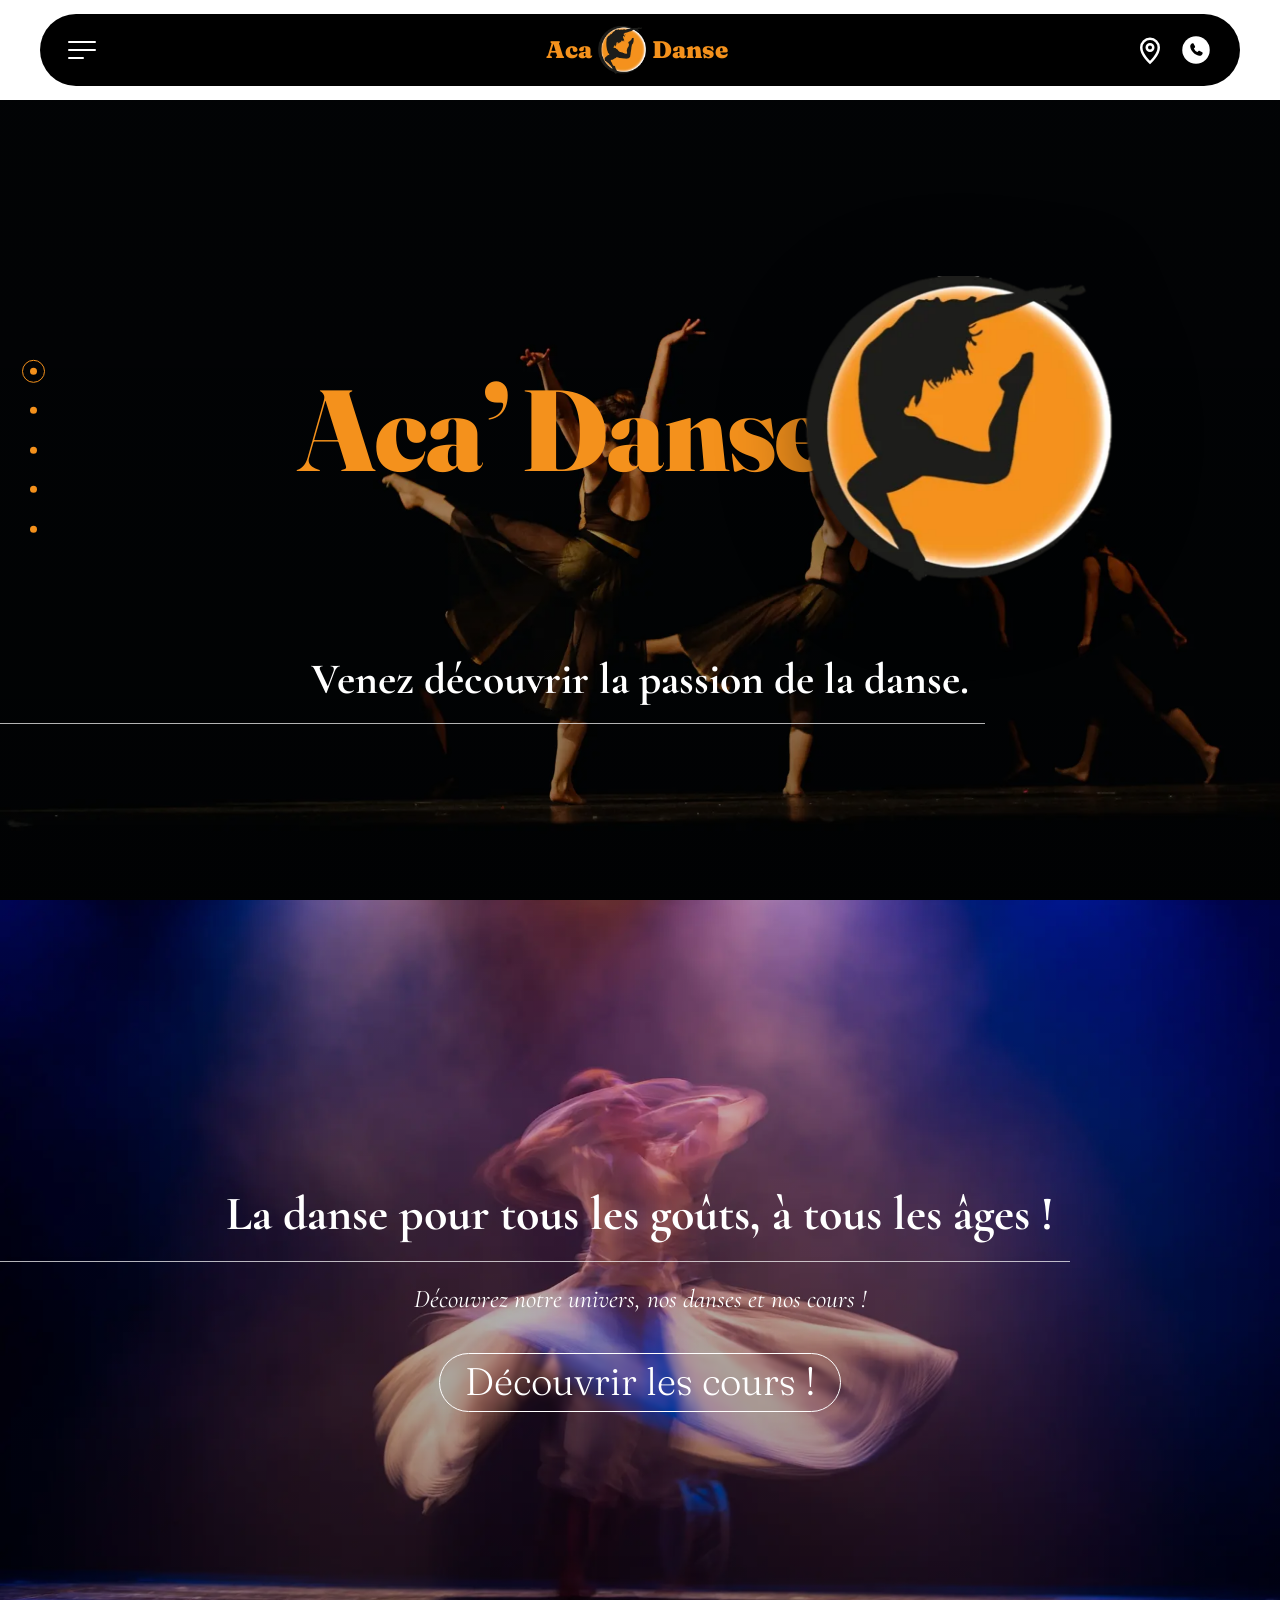
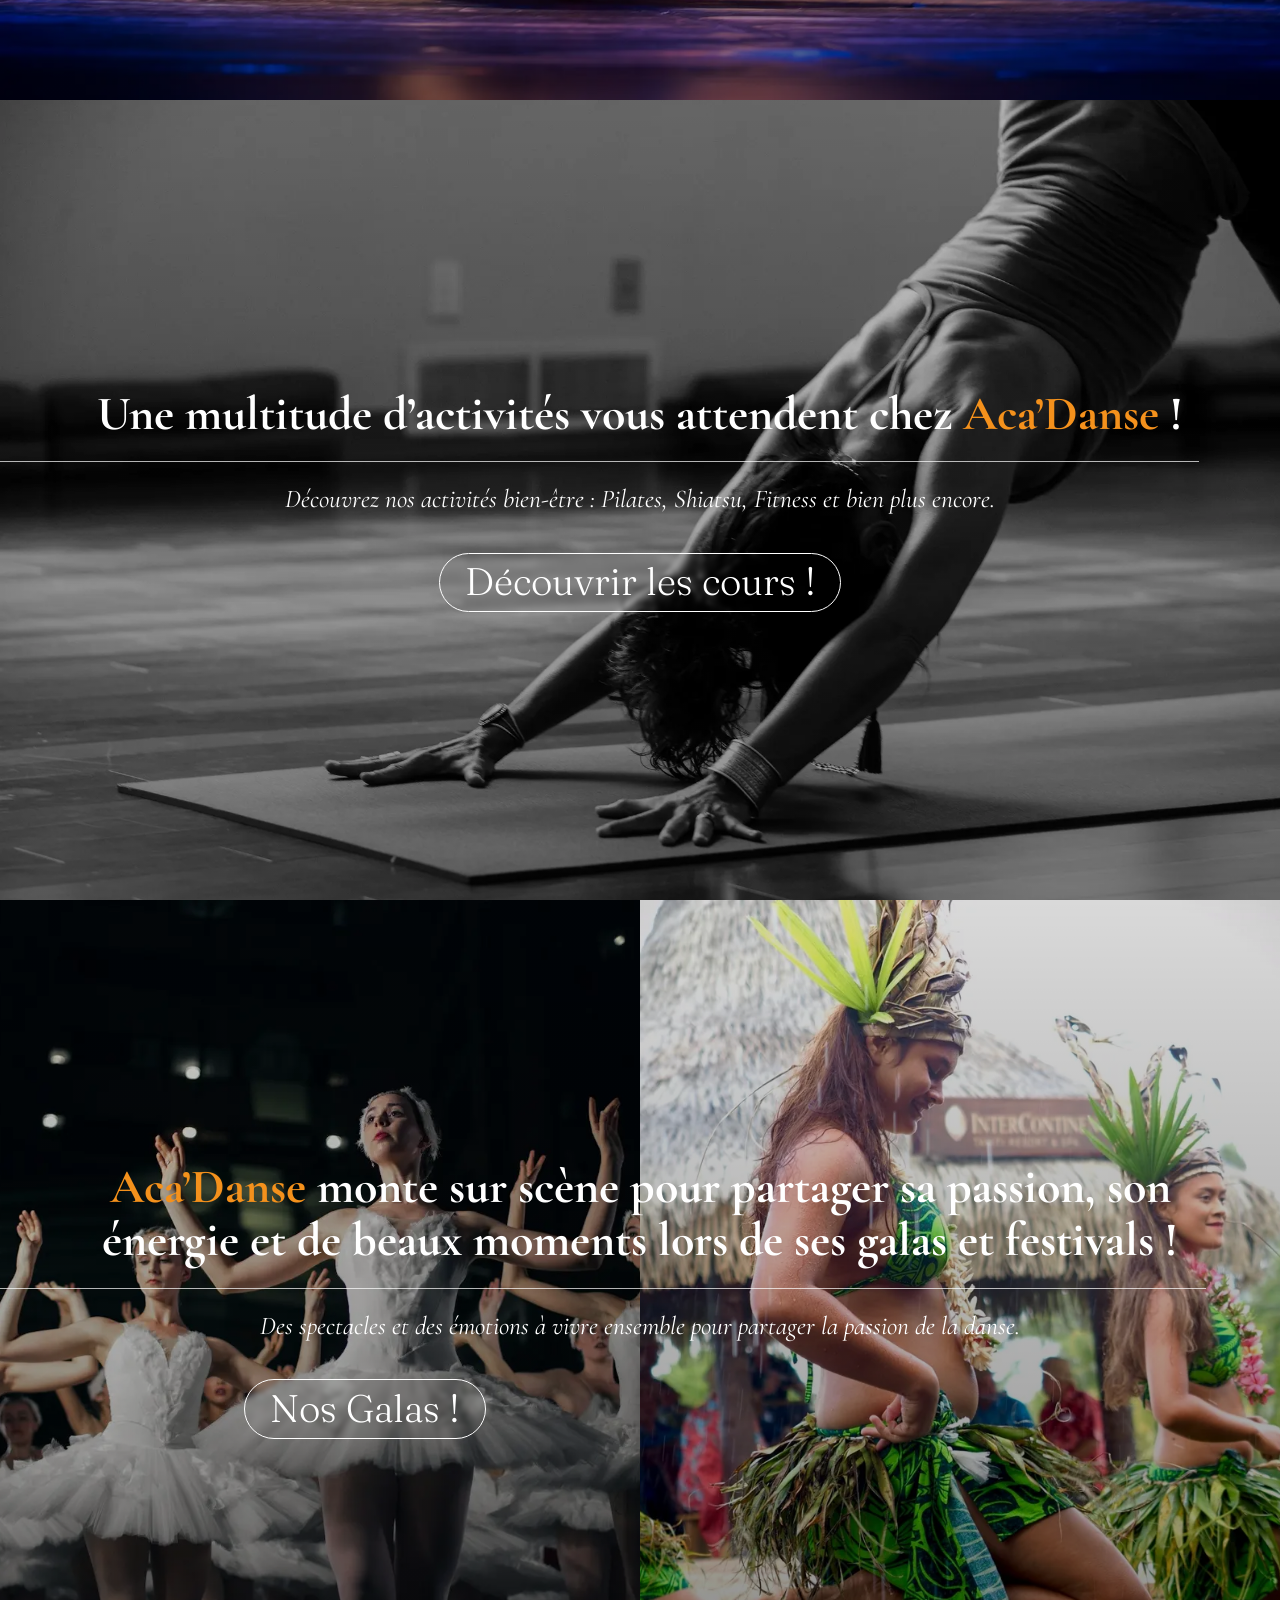
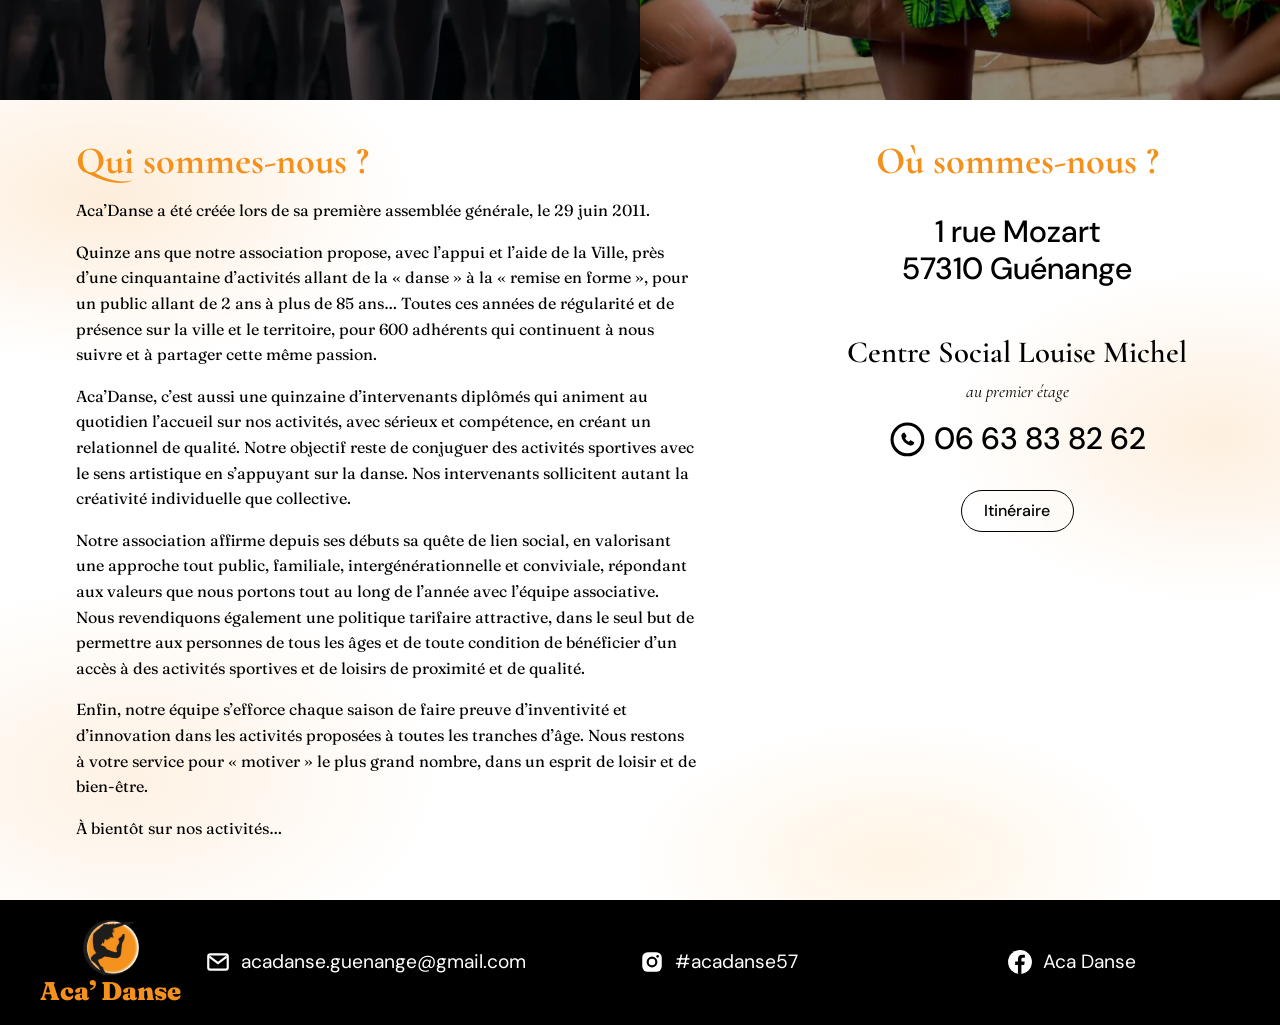
==== commit ab05b285: "Nouvelle mise à jour d'après la maquette Figma (#2) - Gala 2026 : les diapositives sont maintenant l" ====
--- a/index.html
+++ b/index.html
@@ -10,7 +10,8 @@
   <link rel="preconnect" href="https://fonts.googleapis.com">
   <link rel="preconnect" href="https://fonts.gstatic.com" crossorigin>
   <link rel="stylesheet" href="https://fonts.googleapis.com/css2?family=Cormorant+Garamond:ital,wght@0,500;0,600;0,700;1,400&family=DM+Sans:opsz,wght@9..40,400;9..40,500;9..40,700&family=Fraunces:opsz,wght@9..144,300;9..144,400;9..144,700;9..144,900&display=swap">
-  <link rel="stylesheet" href="styles.css">
+  <link rel="stylesheet" href="styles.css?v=4">
+  <script src="app.js?v=4"></script>
 </head>
 <body data-page="home">
   <nav class="side-dots" aria-label="Sections"></nav>
@@ -46,14 +47,13 @@
     <section class="slide split" id="galas" data-label="Galas et festivals">
       <div class="split-bg">
         <img src="assets/img/home-galas.webp" alt="" loading="lazy">
-        <img src="assets/img/home-festivals.webp" alt="" loading="lazy">
+        <img src="assets/img/home-tahitienne.webp" alt="" loading="lazy">
       </div>
       <div class="slide-content">
         <h2 class="ruled reveal"><em>Aca’Danse</em> monte sur scène pour partager sa passion, son énergie et de beaux moments lors de ses galas et festivals !</h2>
         <p class="sub reveal">Des spectacles et des émotions à vivre ensemble pour partager la passion de la danse.</p>
         <div class="split-ctas">
           <a class="btn reveal" href="galas.html">Nos Galas !</a>
-          <a class="btn reveal" href="galas.html#festivals">Nos Festivals !</a>
         </div>
       </div>
     </section>
@@ -62,9 +62,12 @@
       <div class="wrap about-grid">
         <div class="reveal">
           <h2>Qui sommes-nous ?</h2>
-          <p>Fondée en 2012, Aca’Danse est un espace dédié à l’expression corporelle et à la passion de la danse. Notre mission est de transmettre l’art du mouvement à tous, des plus petits aux adultes confirmés, dans un environnement bienveillant et exigeant.</p>
-          <p>Nos professeurs partagent leur savoir-faire à travers des disciplines variées : danse classique, modern jazz, hip-hop, danses du monde, mais aussi gym, yoga ou pilates. Chaque cours est conçu pour développer la technique, la musicalité et la confiance en soi.</p>
-          <p>Que vous soyez débutant curieux ou danseur expérimenté, vous trouverez chez nous un lieu où progresser, s’épanouir et vibrer au rythme de la musique.</p>
+          <p>Aca’Danse a été créée lors de sa première assemblée générale, le 29 juin 2011.</p>
+          <p>Quinze ans que notre association propose, avec l’appui et l’aide de la Ville, près d’une cinquantaine d’activités allant de la « danse » à la « remise en forme », pour un public allant de 2 ans à plus de 85 ans… Toutes ces années de régularité et de présence sur la ville et le territoire, pour 600 adhérents qui continuent à nous suivre et à partager cette même passion.</p>
+          <p>Aca’Danse, c’est aussi une quinzaine d’intervenants diplômés qui animent au quotidien l’accueil sur nos activités, avec sérieux et compétence, en créant un relationnel de qualité. Notre objectif reste de conjuguer des activités sportives avec le sens artistique en s’appuyant sur la danse. Nos intervenants sollicitent autant la créativité individuelle que collective.</p>
+          <p>Notre association affirme depuis ses débuts sa quête de lien social, en valorisant une approche tout public, familiale, intergénérationnelle et conviviale, répondant aux valeurs que nous portons tout au long de l’année avec l’équipe associative. Nous revendiquons également une politique tarifaire attractive, dans le seul but de permettre aux personnes de tous les âges et de toute condition de bénéficier d’un accès à des activités sportives et de loisirs de proximité et de qualité.</p>
+          <p>Enfin, notre équipe s’efforce chaque saison de faire preuve d’inventivité et d’innovation dans les activités proposées à toutes les tranches d’âge. Nous restons à votre service pour « motiver » le plus grand nombre, dans un esprit de loisir et de bien-être.</p>
+          <p>À bientôt sur nos activités…</p>
         </div>
         <address class="where reveal">
           <h2>Où sommes-nous ?</h2>
@@ -74,17 +77,9 @@
           <a class="btn btn-dark" href="https://www.google.com/maps/search/?api=1&amp;query=Centre+Social+Louise+Michel+1+rue+Mozart+57310+Gu%C3%A9nange" target="_blank" rel="noopener">Itinéraire</a>
         </address>
       </div>
-      <div class="wrap carousel about-gallery reveal" aria-label="Photos de l’association">
-        <div class="track">
-          <img src="assets/img/gym-1.webp" alt="Un cours dans la salle du centre social." loading="lazy">
-          <img src="assets/img/gym-2.webp" alt="Des enfants pendant un cours d’éveil." loading="lazy">
-          <img src="assets/img/gym-3.webp" alt="Un cours de fitness avec cerceaux." loading="lazy">
-        </div>
-        <div class="dots"></div>
-      </div>
     </section>
   </main>
 
-  <script src="app.js"></script>
+  <script>init()</script>
 </body>
 </html>
--- a/styles.css
+++ b/styles.css
@@ -38,6 +38,7 @@
   transform: translateY(-200%);
 }
 .skip:focus { transform: none; }
+.visually-hidden { position: absolute; width: 1px; height: 1px; overflow: hidden; clip-path: inset(50%); white-space: nowrap; }
 
 /* Light pages: soft orange blobs ("Déco" ellipses of the mockup). */
 .light, .slide.light {
@@ -48,6 +49,13 @@
     radial-gradient(30% 25% at 70% 95%, rgb(255 166 38 / .12), transparent 70%),
     var(--paper);
 }
+
+/* Page-to-page transition: pages cross-fade, the header stays put.
+   Browsers without cross-document view transitions simply swap pages. */
+@media (prefers-reduced-motion: no-preference) { @view-transition { navigation: auto; } }
+.site-header { view-transition-name: site-header; }
+body:has(.intro) .site-header { view-transition-name: none; } /* the intro covers the header */
+::view-transition-old(root), ::view-transition-new(root) { animation-duration: .35s; }
 
 /* ---------- Header ---------- */
 .site-header {
@@ -197,6 +205,7 @@
 
 .reveal { opacity: 0; transform: translateY(24px); transition: opacity .8s var(--ease), transform .8s var(--ease); transition-delay: calc(var(--d, 0) * 90ms); }
 .reveal.in { opacity: 1; transform: none; }
+.reveal.now { transition: none; } /* on screen at load: no entrance, see reveal() */
 .ruled.reveal { transform: none; opacity: 1; } /* heading stays, its line draws in */
 
 .dots { display: flex; justify-content: center; gap: .4rem; margin-top: .75rem; }
@@ -216,6 +225,7 @@
 .carousel.fits .dots, .carousel.fits .arrow { display: none; }
 
 .track {
+  position: relative; /* offsetParent of the items: carousel() reads their offsetLeft */
   display: grid;
   grid-auto-flow: column;
   gap: 16px;
@@ -305,7 +315,7 @@
 @media (min-width: 760px) {
   .split .split-bg { grid-template-rows: none; grid-template-columns: 1fr 1fr; }
   .split .slide-content { width: 100%; }
-  .split-ctas { justify-content: space-around; width: 100%; }
+  .split-ctas { width: 50%; justify-self: start; } /* over the galas half of the split background */
 }
 
 .about { display: block; padding-block: 2.5rem 3rem; color: var(--ink); text-align: left; }
@@ -320,13 +330,12 @@
 .where .tel { display: inline-flex; align-items: center; gap: .5rem; font: 500 clamp(1.4rem, 2.4vw, 2rem)/1 var(--sans); text-decoration: none; }
 .where .tel svg { width: 1.2em; height: 1.2em; }
 .where .tel:hover { color: var(--orange); }
-.about-gallery { margin-top: 3rem; }
-.about-gallery .track, .photo-gallery .track { grid-auto-columns: 82%; }
-.about-gallery img, .photo-gallery img { width: 100%; aspect-ratio: 300 / 288; object-fit: cover; border-radius: 16px; }
+.photo-gallery .track { grid-auto-columns: 82%; }
+.photo-gallery img { width: 100%; aspect-ratio: 300 / 288; object-fit: cover; border-radius: 16px; }
 @media (min-width: 860px) {
   .about { min-height: calc(100svh - var(--hh)); padding-left: 60px; }
   .about-grid { grid-template-columns: 1.4fr 1fr; gap: 4rem; }
-  .about-gallery .track, .photo-gallery .track { grid-auto-columns: calc((100% - 2 * 3.5rem) / 3); gap: 3.5rem; }
+  .photo-gallery .track { grid-auto-columns: calc((100% - 2 * 3.5rem) / 3); gap: 3.5rem; }
 }
 @media (min-width: 900px) {
   html:has(body[data-page="home"]) { scroll-snap-type: y proximity; }
@@ -412,11 +421,25 @@
 .back { display: inline-block; margin-bottom: 1.5rem; font: 500 .95rem var(--sans); text-decoration: none; }
 .back:hover { color: var(--orange); }
 .fiche { display: grid; gap: 2.5rem; }
-.fiche h1 { margin-bottom: 1.5rem; font-size: clamp(2.2rem, 4.5vw, 3.2rem); font-weight: 600; }
-.fiche-text p { max-width: 64ch; }
-.fiche-text p + p { margin-top: 1.2em; }
-.fiche-profs { width: min(100%, 240px); justify-self: center; }
-@media (min-width: 860px) { .fiche-profs { width: 300px; } }
+.fiche h1 { margin-bottom: 1rem; font-size: clamp(2.4rem, 5vw, 3.5rem); font-weight: 600; }
+.fiche-tag { margin-bottom: .9rem; font: 900 clamp(1.2rem, 2.6vw, 1.75rem)/1.2 var(--display); text-transform: uppercase; letter-spacing: .01em; }
+.fiche-text > p { max-width: 64ch; }
+.fiche-text { container-type: inline-size; }
+.fiche-cards { display: grid; gap: 1rem; margin-top: 2.25rem; }
+@container (min-width: 600px) { .fiche-cards { grid-template-columns: repeat(3, 1fr); } } /* three across or stacked, never 2 + 1 */
+.fiche-card {
+  padding: 1.5rem 1rem 1.75rem;
+  text-align: center;
+  background: linear-gradient(140deg, rgb(244 145 28 / .32), rgb(255 255 255 / .55) 55%, rgb(244 145 28 / .2));
+  border: 1.5px solid var(--orange);
+  border-radius: 24px;
+}
+.fiche-card h2 { margin-bottom: .9rem; font: 900 1.3rem/1.25 var(--display); text-wrap: balance; }
+.fiche-card p { font-size: 1.05rem; font-weight: 300; line-height: 1.4; }
+.fiche-side { display: grid; justify-items: center; align-content: start; gap: 1.75rem; }
+.fiche-profs { width: min(100%, 240px); }
+.fiche-note { max-width: 30ch; font-weight: 700; line-height: 1.4; text-align: center; text-wrap: balance; }
+@media (min-width: 860px) { .fiche-profs { width: 260px; } .fiche-cards { gap: 1.75rem; } }
 .fiche-profs .track { grid-auto-columns: 100%; }
 .prof { margin: 0; }
 .prof img, .prof-empty div {
@@ -432,8 +455,7 @@
 .prof figcaption { margin-top: .6rem; font: 600 1.5rem/1.2 var(--serif); text-align: center; }
 @media (hover: none) { .prof img { filter: none; } }
 @media (min-width: 860px) {
-  .fiche { grid-template-columns: 1.7fr 1fr; gap: 4rem; align-items: start; }
-  .fiche-profs { justify-self: end; }
+  .fiche { grid-template-columns: minmax(0, 1fr) 300px; gap: 4rem; align-items: start; }
 }
 
 .horaires { margin-top: 3.5rem; }
@@ -564,7 +586,9 @@
 }
 .gala {
   position: relative;
+  display: block;
   margin: 0;
+  text-decoration: none;
   aspect-ratio: 352 / 550;
   transform: scale(.82);
   transition: transform .6s var(--ease), filter .6s;
@@ -572,7 +596,7 @@
 }
 .gala.is-active { z-index: 1; transform: none; filter: none; }
 .gala img { width: 100%; height: 100%; object-fit: cover; border-radius: 18px; box-shadow: 0 20px 50px rgb(0 0 0 / .3); }
-.gala figcaption {
+.gala-cap {
   position: absolute; inset: 0;
   display: grid; place-content: center; text-align: center;
   color: #fff;
@@ -580,9 +604,40 @@
   transition: opacity .5s .1s;
   text-shadow: 0 4px 30px rgb(0 0 0 / .5);
 }
-.gala.is-active figcaption { opacity: 1; }
-.gala figcaption span { font: 700 clamp(2.4rem, 5vw, 3.3rem)/1 var(--serif); }
-.gala figcaption strong { font: 700 clamp(3.4rem, 7vw, 4.4rem)/1 var(--display); }
+.gala.is-active .gala-cap { opacity: 1; }
+.gala-cap span { font: 700 clamp(2.4rem, 5vw, 3.3rem)/1 var(--serif); }
+.gala-cap strong { font: 700 clamp(3.4rem, 7vw, 4.4rem)/1 var(--display); }
+.gala:hover img { box-shadow: 0 20px 50px rgb(244 145 28 / .45); }
+
+/* ---------- Page d'un gala ---------- */
+.gala-page { padding-bottom: 3rem; background: #000; color: #fff; }
+.gala-page .back { color: #fff; margin: 1.25rem 0 1rem; }
+.show { position: relative; }
+.show .track { gap: 0; grid-auto-columns: 100%; }
+.scene {
+  position: relative;
+  margin: 0;
+  height: max(420px, min(56.25vw, 100svh - var(--hh) - 6rem));
+  min-width: 0;
+  overflow: hidden;
+}
+.scene img, .scene video { position: absolute; inset: 0; width: 100%; height: 100%; object-fit: cover; background: #000; }
+.scene::after { content: ""; position: absolute; inset: 0; background: linear-gradient(90deg, rgb(0 0 0 / .6), rgb(0 0 0 / .1) 60%); pointer-events: none; }
+.scene-text { pointer-events: none; position: absolute; z-index: 1; top: clamp(1.5rem, 6vw, 4rem); left: clamp(1rem, 6vw, 5rem); right: 1rem; max-width: 34rem; }
+.scene h2 { font: 400 clamp(2rem, 4.5vw, 3.4rem)/1.1 var(--serif); }
+.scene-intro h2 { font: 700 clamp(2.4rem, 5vw, 3.6rem)/1.05 var(--serif); }
+.scene-intro h2 strong { display: block; font: 700 clamp(2.8rem, 6vw, 4.4rem)/1 var(--display); }
+.scene-intro p { margin-top: 1rem; font: 400 clamp(1rem, 1.5vw, 1.25rem)/1.45 var(--serif); }
+/* Au-dessus de la barre de lecture des vidéos. */
+.show-cta { position: absolute; z-index: 2; right: clamp(1rem, 4vw, 3rem); bottom: 7.5rem; }
+.show-cta .btn { font-size: clamp(1rem, 1.6vw, 1.35rem); padding: .35em 1em; background: rgb(0 0 0 / .35); }
+.show .dots { color: #fff; }
+.show .arrow[data-dir="-1"] { left: 16px; }
+.show .arrow[data-dir="1"] { right: 16px; }
+.gala-soon { display: grid; gap: 1.5rem; justify-items: start; }
+.gala-soon h1, .download h1 { font-size: clamp(2.2rem, 5vw, 3.6rem); }
+.download a { font: 500 clamp(1rem, 1.6vw, 1.25rem)/1.5 var(--serif); word-break: break-all; }
+.download p + p { margin-top: 1.5rem; }
 .coverflow .dots { color: #000; }
 .arrow {
   position: absolute; top: calc(50% - 1.5rem); z-index: 2;
@@ -600,21 +655,6 @@
 .arrow[data-dir="1"] { right: max(16px, calc(50% - 560px)); }
 @media (hover: hover) and (min-width: 760px) { .arrow { display: block; } }
 
-.festivals {
-  position: relative;
-  display: grid; place-items: center;
-  min-height: 70svh;
-  margin-top: 4rem;
-  padding: 3rem 16px;
-  overflow: hidden;
-  color: #fff;
-  text-align: center;
-}
-.festivals > img { position: absolute; inset: 0; width: 100%; height: 100%; object-fit: cover; }
-.festivals::after { content: ""; position: absolute; inset: 0; background: rgb(0 0 0 / .5); }
-.festivals-content { position: relative; z-index: 1; display: grid; justify-items: center; gap: 1.25rem; max-width: 760px; }
-.festivals h2 { font-size: clamp(2.2rem, 4.5vw, 3.4rem); }
-
 @media (prefers-reduced-motion: reduce) {
   *, *::before, *::after { animation: none !important; transition-duration: .01ms !important; scroll-behavior: auto !important; }
   .reveal { opacity: 1; transform: none; }
